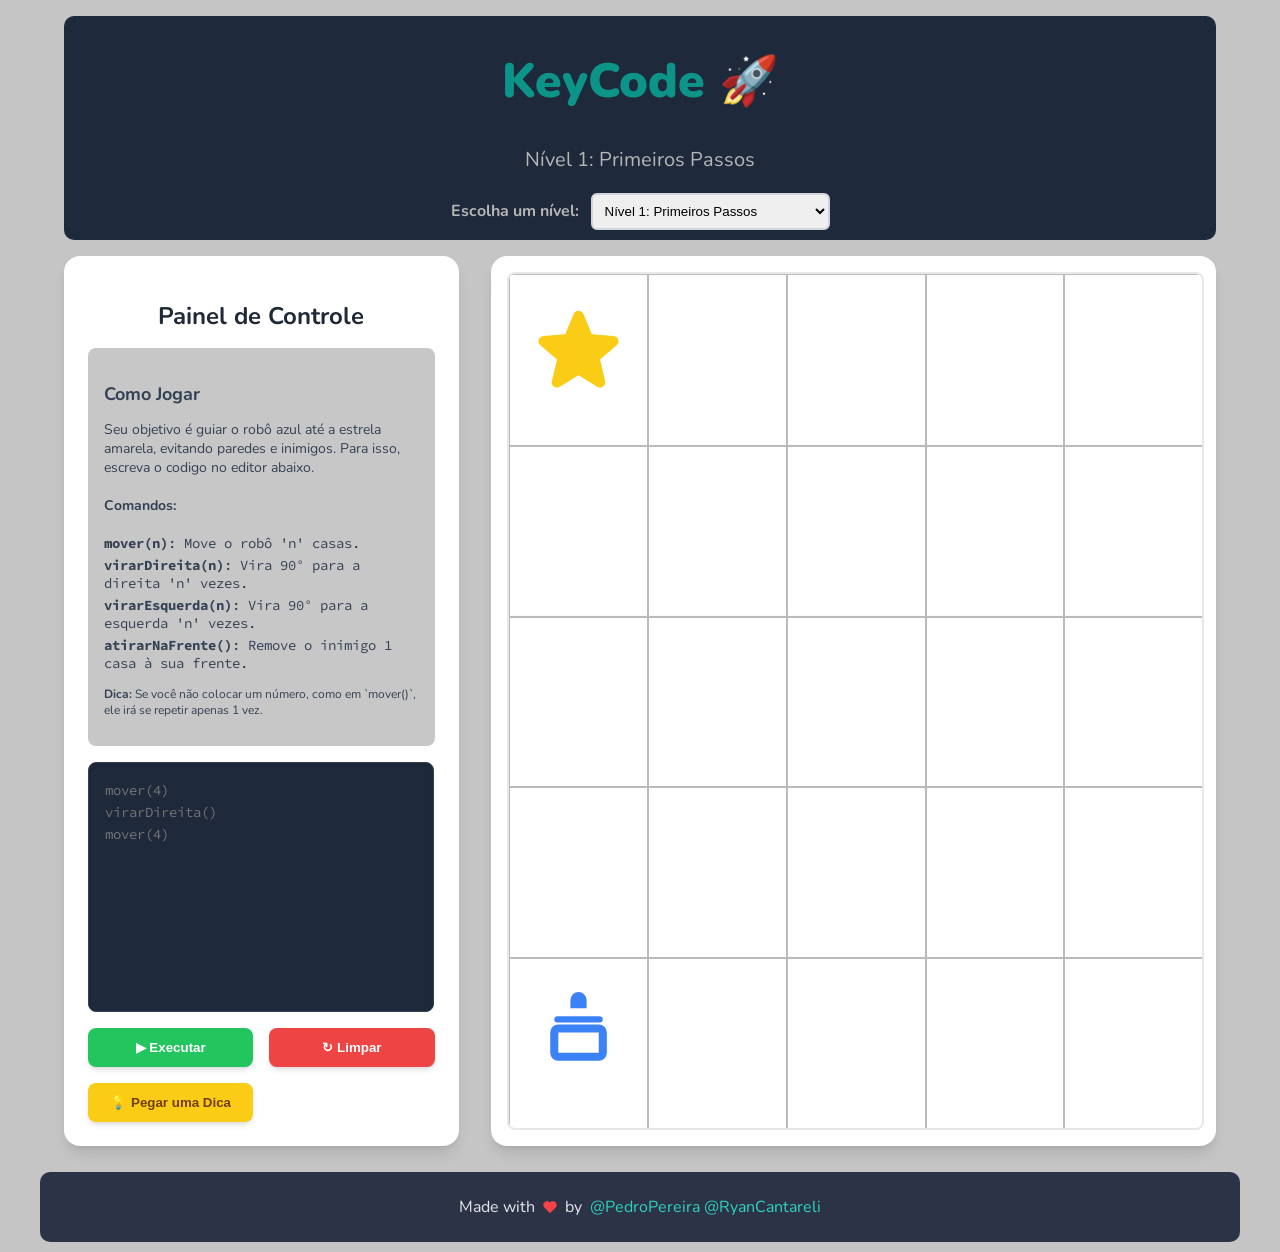
==== index.html @ b0161f89 "feat: commit inicial do projeto KeyCode" ====
<!DOCTYPE html>
<html lang="pt-BR">
<head>
    <meta charset="UTF-8">
    <meta name="viewport" content="width=device-width, initial-scale=1.0">
    <title>KeyCode</title>
    
    <!-- Link para o nosso arquivo de estilos CSS externo -->
    <link rel="stylesheet" href="css/style.css">
</head>
<body>

    <!-- Container principal que centraliza o conteúdo do jogo -->
    <div class="main-container">
        <!-- Cabeçalho da página -->
        <header>
            <h1>KeyCode 🚀</h1>
            <p id="level-title"></p>
             <!-- Seletor de Nível -->
            <div class="level-selector-container">
                <label for="level-selector">Escolha um nível:</label>
                <select id="level-selector">
                    <!-- As opções de nível serão adicionadas pelo JavaScript -->
                </select>
            </div>
        </header>

        <!-- Layout do jogo com as duas colunas principais -->
        <div class="game-layout">

            <!-- Coluna da esquerda: Painel de Controle e Código -->
            <aside class="control-panel">
                <h2>Painel de Controle</h2>
                
                <!-- Painel de Instruções com os comandos do jogo -->
                <div class="instructions-panel">
                    <h3>Como Jogar</h3>
                    <p>Seu objetivo é guiar o robô azul até a estrela amarela, evitando paredes e inimigos. Para isso, escreva o codigo no editor abaixo.</p>
                    <h4>Comandos:</h4>
                    <ul>
                        <li><span>mover(n)</span>: Move o robô 'n' casas.</li>
                        <li><span>virarDireita(n)</span>: Vira 90° para a direita 'n' vezes.</li>
                        <li><span>virarEsquerda(n)</span>: Vira 90° para a esquerda 'n' vezes.</li>
                        <li><span>atirarNaFrente()</span>: Remove o inimigo 1 casa à sua frente.</li>
                    </ul>
                     <p class="tip"><strong>Dica:</strong> Se você não colocar um número, como em `mover()`, ele irá se repetir apenas 1 vez.</p>
                </div>

                <!-- Área de texto onde o jogador escreve o código -->
                <textarea id="code-editor" rows="8" placeholder="mover(4)&#10;virarDireita()&#10;mover(4)"></textarea>
                
                <!-- Botões de ação -->
                <div class="button-grid">
                    <button id="run-button" class="btn btn-green">▶ Executar</button>
                    <button id="reset-button" class="btn btn-red">↻ Limpar</button>
                    <button id="hint-button" class="btn btn-yellow btn-full">💡 Pegar uma Dica</button>
                </div>
            </aside>

            <!-- Coluna da direita: Área do Jogo -->
            <main class="game-area">
                <!-- O grid do jogo será gerado e inserido aqui pelo JavaScript -->
                <div id="grid-container"></div>
            </main>
        </div>
    </div>

    <!-- Rodapé da página -->
    <footer class="footer">
        Made with
        <svg xmlns="http://www.w3.org/2000/svg" width="14" height="14" viewBox="0 0 24 24" fill="#f64348" stroke="#f64348" stroke-width="2" stroke-linecap="round" stroke-linejoin="round">
            <path d="M20.84 4.61a5.5 5.5 0 0 0-7.78 0L12 5.67l-1.06-1.06a5.5 5.5 0 0 0-7.78 7.78l1.06 1.06L12 21.23l7.78-7.78 1.06-1.06a5.5 5.5 0 0 0 0-7.78z"></path>
        </svg>
        by
        <a href="https://github.com/PedroPereiraAst" target="_blank">@PedroPereira @RyanCantareli</a>
    </footer>

    <!-- Modais (Pop-ups) para mensagens e dicas. -->
    <div id="message-box" class="modal">
        <h2 id="message-title"></h2>
        <p id="message-text"></p>
        <button id="next-level-button" class="btn btn-teal">Próximo Nível</button>
        <button id="try-again-button" class="btn btn-amber">Tentar Novamente</button>
    </div>

    <div id="hint-box" class="modal">
        <h2 class="modal-title-hint">💡 Dica</h2>
        <p id="hint-text"></p>
        <button id="close-hint-button" class="btn btn-gray">Entendi!</button>
    </div>

    <!-- Link para o nosso arquivo JavaScript -->
    <script type="module" src="js/main.js"></script>
</body>
</html>
---- css/style.css ----
/* --- RESET BÁSICO E FONTES --- */
/* Importa as fontes customizadas do Google Fonts */
@import url('https://fonts.googleapis.com/css2?family=Nunito:wght@400;700;900&family=Source+Code+Pro:wght@400;700&display=swap');

/* Define a fonte padrão para todo o corpo da página */
body {
    font-family: 'Nunito', sans-serif;
    background-color: #c5c5c5; /* bg-gray-50 */
    color: #1f2937; /* text-gray-800 */
    display: flex;
    flex-direction: column;
    align-items: center;
    min-height: 100vh; /* Garante que o body ocupe a altura total da tela */
    margin: 0;
}

/* --- LAYOUT PRINCIPAL --- */
.main-container {
    width: 100%;
    max-width: 1152px; /* max-w-6xl */
    margin-left: auto;
    margin-right: auto;
    padding: 1rem; /* p-4 */
    flex-grow: 1; /* Faz o container crescer para empurrar o rodapé para baixo */
}

header {
    padding-top: 0.1px;
    text-align: center;
    background-color: #1e293b;
    padding-bottom: 10px;
    border-radius: 10px;
    margin-bottom: 1rem; /* mb-4 */
}

.game-layout {
    display: flex;
    flex-direction: column;
    gap: 2rem; /* gap-8 */
}

/* Media query para telas maiores (desktops) */
@media (min-width: 1024px) {
    .game-layout {
        flex-direction: row;
    }
    .control-panel {
        width: 33.333333%;
    }
    .game-area {
        width: 66.666667%;
    }
}

/* --- CABEÇALHO E TÍTULOS --- */
header h1 {
    font-size: 2.25rem; /* text-4xl */
    font-weight: 900; /* font-black */
    color: #0d9488; /* text-teal-600 */
}

@media (min-width: 768px) {
    header h1 {
        font-size: 3rem; /* md:text-5xl */
    }
}

header p {
    font-size: 1.25rem; /* text-xl */
    color: #b6b6b6; /* text-gray-600 */
    margin-top: 0.5rem; /* mt-2 */
}

.level-selector-container {
    margin-top: 1rem; /* mt-4 */
}

.level-selector-container label {
    margin-right: 0.5rem; /* mr-2 */
    font-weight: 700; /* font-bold */
    color: #b6b6b6; /* text-gray-700 */
}

#level-selector {
    padding: 0.5rem; /* p-2 */
    border-radius: 0.375rem; /* rounded-md */
    border: 2px solid #d1d5db; /* border-2 border-gray-300 */
}

#level-selector:focus {
    border-color: #14b8a6; /* focus:border-teal-500 */
    outline: 2px solid transparent;
    outline-offset: 2px;
}

/* --- PAINEL DE CONTROLE (ESQUERDA) --- */
.control-panel {
    background-color: #ffffff;
    padding: 1.5rem; /* p-6 */
    border-radius: 1rem; /* rounded-2xl */
    box-shadow: 0 10px 15px -3px rgb(0 0 0 / 0.1), 0 4px 6px -4px rgb(0 0 0 / 0.1); /* shadow-lg */
    display: flex;
    flex-direction: column;
}

.control-panel h2 {
    font-size: 1.5rem; /* text-2xl */
    font-weight: 700; /* font-bold */
    margin-bottom: 1rem; /* mb-4 */
    text-align: center;
}

.instructions-panel {
    background-color: #c7c7c7; /* bg-slate-100 */
    padding: 1rem; /* p-4 */
    border-radius: 0.5rem; /* rounded-lg */
    margin-bottom: 1rem; /* mb-4 */
    font-size: 0.875rem; /* text-sm */
    color: #334155; /* text-slate-700 */
}

.instructions-panel h3 {
    font-weight: 700;
    font-size: 1.125rem; /* text-lg */
    margin-bottom: 0.5rem; /* mb-2 */
}

.instructions-panel h4 {
    font-weight: 700;
}

.instructions-panel ul {
    list-style: none;
    padding: 0;
    margin-top: 0.25rem; /* mt-1 */
}

.instructions-panel li {
    font-family: 'Source Code Pro', monospace;
    margin-bottom: 0.25rem;
}

.instructions-panel li span {
    font-weight: 700;
}

.instructions-panel .tip {
    margin-top: 0.5rem; /* mt-2 */
    font-size: 0.75rem; /* text-xs */
}

#code-editor {
    resize: none;
    width: 90%;
    flex-grow: 1;
    border-radius: 0.5rem; /* rounded-lg */
    padding: 1rem; /* p-4 */
    font-size: 0.875rem; /* text-sm */
    box-shadow: inset 0 2px 4px 0 rgb(0 0 0 / 0.05); /* shadow-inner */
    font-family: 'Source Code Pro', monospace;
    background-color: #1e293b;
    color: #e2e8f0;
    border: 1px solid #334155;
    line-height: 1.6;
}

#code-editor:focus {
    outline: 2px solid #38bdf8;
}

/* --- BOTÕES --- */
.button-grid {
    display: grid;
    grid-template-columns: repeat(2, minmax(0, 1fr));
    gap: 1rem; /* gap-4 */
    margin-top: 1rem; /* mt-4 */
}

.btn {
    font-weight: 700; /* font-bold */
    padding: 0.75rem 1rem; /* py-3 px-4 */
    border-radius: 0.5rem; /* rounded-lg */
    border: none;
    cursor: pointer;
    box-shadow: 0 4px 6px -1px rgb(0 0 0 / 0.1), 0 2px 4px -2px rgb(0 0 0 / 0.1); /* shadow-md */
    transition: transform 0.2s;
}

.btn:hover {
    transform: scale(1.05);
}

.btn-green { background-color: #22c55e; color: white; }
.btn-green:hover { background-color: #16a34a; }

.btn-red { background-color: #ef4444; color: white; }
.btn-red:hover { background-color: #dc2626; }

.btn-yellow { background-color: #facc15; color: #713f12; }
.btn-yellow:hover { background-color: #eab308; }

.btn-teal { background-color: #14b8a6; color: white; }
.btn-teal:hover { background-color: #0d9488; }

.btn-amber { background-color: #f59e0b; color: white; }
.btn-amber:hover { background-color: #d97706; }

.btn-gray { background-color: #6b7280; color: white; }
.btn-gray:hover { background-color: #4b5563; }

.btn-full {
    grid-column: span 1 / span 1;
}

/* --- ÁREA DO JOGO (DIREITA) --- */
.game-area {
    background-color: #ffffff;
    padding: 1rem; /* p-4 */
    border-radius: 1rem; /* rounded-2xl */
    box-shadow: 0 10px 15px -3px rgb(0 0 0 / 0.1), 0 4px 6px -4px rgb(0 0 0 / 0.1); /* shadow-lg */
    aspect-ratio: 13/16; /* Mantém a área do jogo quadrada */
}

#grid-container {
    display: grid;
    width: 100%;
    height: 100%;
    border: 2px solid #e5e7eb;
    border-radius: 0.5rem; /* rounded-lg */
    overflow: hidden;
    background-image:
        linear-gradient(to right, #f3f4f6 1px, transparent 1px),
        linear-gradient(to bottom, #f3f4f6 1px, transparent 1px);
    background-size: 20% 20%; /* 100% / 5 = 20% */
}

.grid-cell {
    border: 1px solid #bababa; /* border-gray-200 */
    width: 100%;
    height: 100%;
    display: flex;
    align-items: center;
    justify-content: center;
}

/* --- ELEMENTOS DO JOGO --- */
/* A cor dos SVGs é controlada pela propriedade 'color' porque o SVG no JS usa 'fill="currentColor"' */
.robot {
    color: #3b82f6; /* Cor azul para o robô */
}

.goal {
    color: #facc15; /* Cor amarela para a estrela (objetivo) */
}

.wall {
    color: #475569; /* Cor cinza para a parede */
}

.enemy {
    color: #ef4444; /* Cor vermelha para o inimigo */
}

#robot, #goal, .wall, .enemy {
    width: 70%;
    height: 70%;
    transition: all 0.4s ease-in-out, opacity 0.3s;
}

/* --- MODAIS (POP-UPS) --- */
.modal {
    position: fixed;
    top: 50%;
    left: 50%;
    transform: translate(-50%, -50%) scale(0.9);
    width: 91.666667%; /* w-11/12 */
    max-width: 28rem; /* max-w-md */
    background-color: white;
    padding: 2rem; /* p-8 */
    border-radius: 1rem; /* rounded-2xl */
    box-shadow: 0 25px 50px -12px rgb(0 0 0 / 0.25); /* shadow-2xl */
    text-align: center;
    opacity: 0;
    pointer-events: none;
    z-index: 20;
    transition: opacity 0.3s, transform 0.3s;
}

.modal.visible {
    opacity: 1;
    transform: translate(-50%, -50%) scale(1);
    pointer-events: auto;
}

.modal h2 {
    font-size: 2.25rem; /* text-4xl */
    font-weight: 900; /* font-black */
    margin-bottom: 0.5rem; /* mb-2 */
}

.modal .modal-title-hint {
    color: #f59e0b; /* text-yellow-500 */
}

.modal p {
    font-size: 1.125rem; /* text-lg */
    color: #4b5563; /* text-gray-600 */
    margin-bottom: 1.5rem; /* mb-6 */
}

.modal button {
    margin: 0.25rem;
}

/* --- RODAPÉ --- */
.footer {
    width: 90%;
    border-radius: 10px;
    background-color: #2d3347;
    color: #e5e7eb;
    padding: 1.5rem;
    margin-top: 10px;
    margin-bottom: 10px;
    display: flex;
    align-items: center;
    justify-content: center;
    gap: 0.5rem;
}

.footer a {
    color: #2dd4bf;
    text-decoration: none;
}

.footer a:hover {
    text-decoration: underline;
}
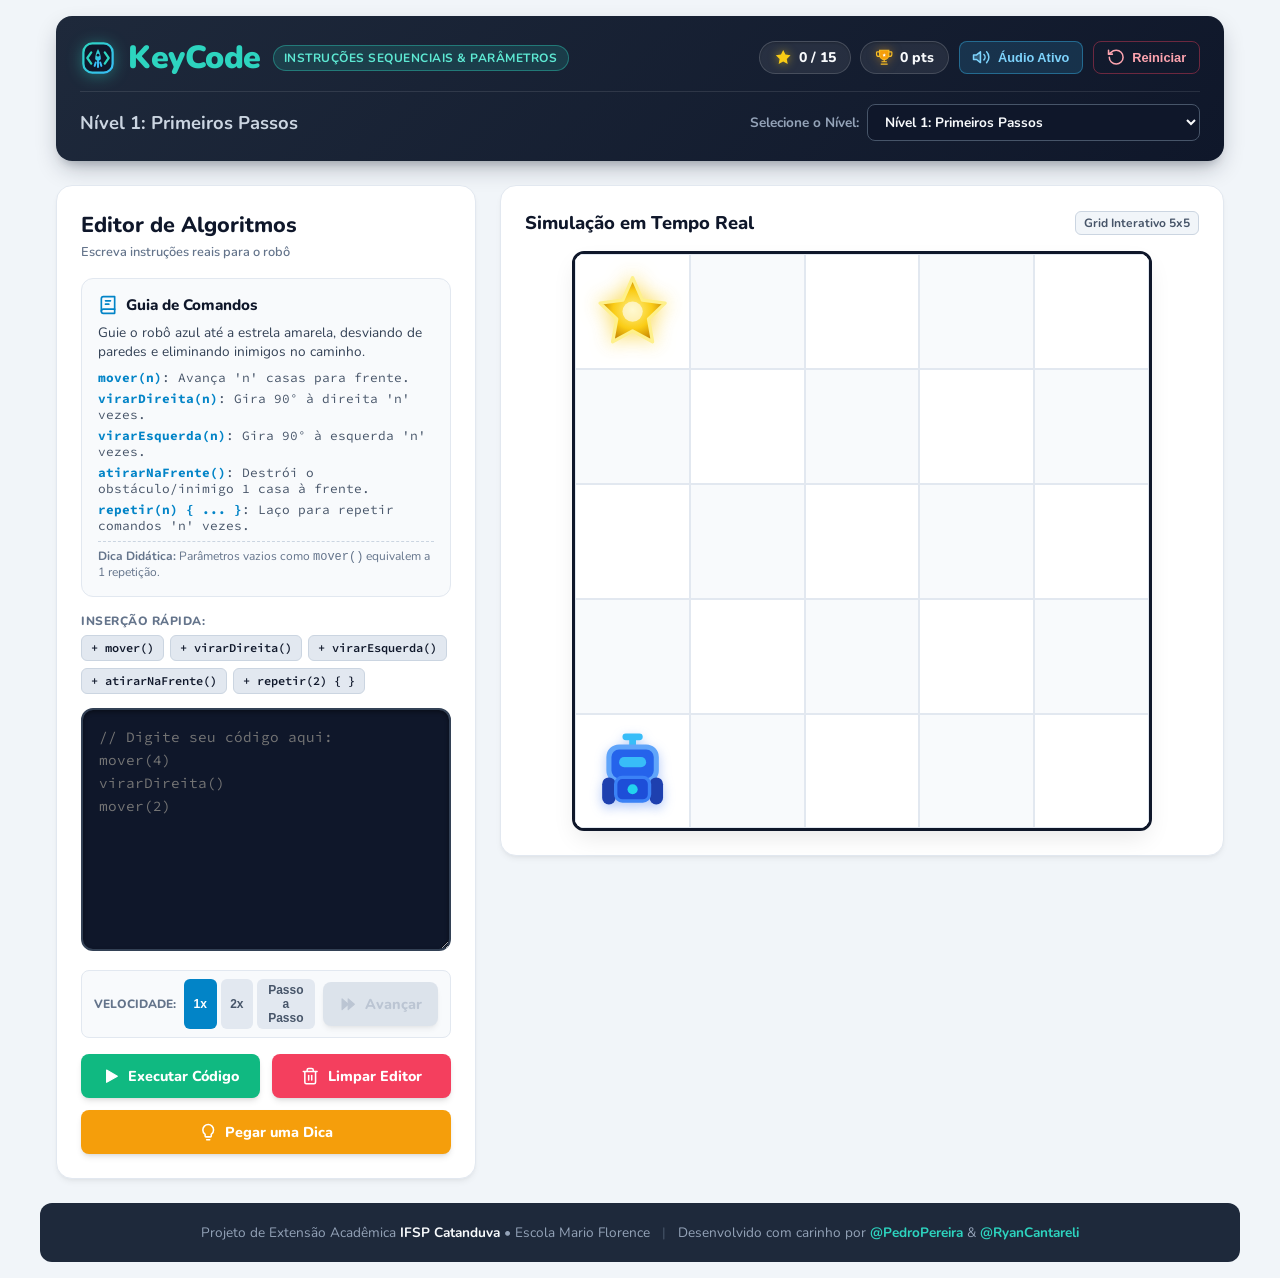
==== commit 2cd237cf: "feat: implementa sistema de audio, icones customizados, persistencia local e melhorias na UI e engin" ====
--- a/index.html
+++ b/index.html
@@ -3,62 +3,210 @@
 <head>
     <meta charset="UTF-8">
     <meta name="viewport" content="width=device-width, initial-scale=1.0">
-    <title>KeyCode</title>
+    <title>KeyCode | Plataforma Educacional de Programação</title>
     
-    <!-- Link para o nosso arquivo de estilos CSS externo -->
+    <!-- Link para folha de estilos CSS -->
     <link rel="stylesheet" href="css/style.css">
 </head>
 <body>
 
     <!-- Container principal que centraliza o conteúdo do jogo -->
     <div class="main-container">
-        <!-- Cabeçalho da página -->
-        <header>
-            <h1>KeyCode 🚀</h1>
-            <p id="level-title"></p>
-             <!-- Seletor de Nível -->
-            <div class="level-selector-container">
-                <label for="level-selector">Escolha um nível:</label>
-                <select id="level-selector">
-                    <!-- As opções de nível serão adicionadas pelo JavaScript -->
-                </select>
+        
+        <!-- Cabeçalho da página & HUD Gamer Gamificado -->
+        <header class="app-header">
+            <div class="header-top-row">
+                <div class="brand">
+                    <div class="brand-logo" title="KeyCode">
+                        <svg class="kc-icon kc-logo" viewBox="0 0 32 32" fill="none" xmlns="http://www.w3.org/2000/svg">
+                            <defs>
+                                <linearGradient id="kcGrad" x1="0%" y1="0%" x2="100%" y2="100%">
+                                    <stop offset="0%" stop-color="#2dd4bf" />
+                                    <stop offset="100%" stop-color="#38bdf8" />
+                                </linearGradient>
+                            </defs>
+                            <rect x="3" y="3" width="26" height="26" rx="8" fill="#0f172a" stroke="url(#kcGrad)" stroke-width="2"/>
+                            <path d="M10 11L6.5 16L10 21" stroke="#2dd4bf" stroke-width="2" stroke-linecap="round" stroke-linejoin="round"/>
+                            <path d="M22 11L25.5 16L22 21" stroke="#2dd4bf" stroke-width="2" stroke-linecap="round" stroke-linejoin="round"/>
+                            <path d="M16 8C14.5 10.5 13.5 13.5 13.5 17L16 19L18.5 17C18.5 13.5 17.5 10.5 16 8Z" fill="url(#kcGrad)"/>
+                            <circle cx="16" cy="13.5" r="1.25" fill="#0f172a"/>
+                            <path d="M14 20L13 23M18 20L19 23M16 19V24" stroke="#38bdf8" stroke-width="1.75" stroke-linecap="round"/>
+                        </svg>
+                    </div>
+                    <h1>KeyCode</h1>
+                    <span id="level-concept" class="concept-badge">Instruções Sequenciais</span>
+                </div>
+
+                <!-- HUD Gamer: Estrelas, Placar, Som e Reiniciar -->
+                <div class="hud-panel">
+                    <div class="hud-pill" title="Total de estrelas conquistadas em todos os níveis">
+                        <span class="hud-pill-icon kc-star-gold">
+                            <svg class="kc-icon kc-star" viewBox="0 0 24 24" fill="currentColor" xmlns="http://www.w3.org/2000/svg">
+                                <path d="M12 2.5L14.9 8.6L21.6 9.5L16.7 14.2L17.9 20.9L12 17.7L6.1 20.9L7.3 14.2L2.4 9.5L9.1 8.6L12 2.5Z"/>
+                            </svg>
+                        </span>
+                        <span id="total-stars-display">0 / 15</span>
+                    </div>
+                    <div class="hud-pill" title="Pontuação acumulada">
+                        <span class="hud-pill-icon kc-trophy-gold">
+                            <svg class="kc-icon kc-trophy" viewBox="0 0 24 24" fill="none" xmlns="http://www.w3.org/2000/svg">
+                                <path d="M6 3H18V9C18 12.3137 15.3137 15 12 15C8.68629 15 6 12.3137 6 9V3Z" fill="#f59e0b" stroke="#fbbf24" stroke-width="1.5"/>
+                                <path d="M6 5H3C2.44772 5 2 5.44772 2 6V8C2 9.65685 3.34315 11 5 11H6.3" stroke="#fbbf24" stroke-width="1.5" stroke-linecap="round"/>
+                                <path d="M18 5H21C21.5523 5 22 5.44772 22 6V8C22 9.65685 20.6569 11 19 11H17.7" stroke="#fbbf24" stroke-width="1.5" stroke-linecap="round"/>
+                                <path d="M12 15V18M8 21H16M9 18H15" stroke="#fbbf24" stroke-width="1.5" stroke-linecap="round"/>
+                                <path d="M12 7L12.7 8.5L14.3 8.7L13.1 9.8L13.4 11.4L12 10.6L10.6 11.4L10.9 9.8L9.7 8.7L11.3 8.5L12 7Z" fill="#ffffff"/>
+                            </svg>
+                        </span>
+                        <span id="total-score-display">0 pts</span>
+                    </div>
+                    <button id="sound-toggle-btn" class="hud-btn" type="button" title="Ativar ou desativar efeitos sonoros">
+                        <span class="btn-icon">
+                            <svg class="kc-icon kc-sound-on" viewBox="0 0 24 24" fill="none" stroke="currentColor" stroke-width="2" stroke-linecap="round" stroke-linejoin="round" xmlns="http://www.w3.org/2000/svg">
+                                <polygon points="11 5 6 9 2 9 2 15 6 15 11 19 11 5" fill="currentColor" fill-opacity="0.25"/>
+                                <path d="M15.54 8.46a5 5 0 0 1 0 7.07"/>
+                                <path d="M19.07 4.93a10 10 0 0 1 0 14.14"/>
+                            </svg>
+                        </span>
+                        <span>Áudio Ativo</span>
+                    </button>
+                    <button id="reset-progress-btn" class="hud-btn hud-btn-outline" type="button" title="Reiniciar histórico e dados salvos">
+                        <span class="btn-icon">
+                            <svg class="kc-icon kc-reset" viewBox="0 0 24 24" fill="none" stroke="currentColor" stroke-width="2" stroke-linecap="round" stroke-linejoin="round" xmlns="http://www.w3.org/2000/svg">
+                                <path d="M3 12a9 9 0 1 0 9-9 9.75 9.75 0 0 0-6.74 2.74L2 8"/>
+                                <polyline points="2 3 2 8 7 8"/>
+                            </svg>
+                        </span>
+                        <span>Reiniciar</span>
+                    </button>
+                </div>
+            </div>
+
+            <div class="header-sub-row">
+                <p id="level-title">Nível 1: Primeiros Passos</p>
+                
+                <!-- Seletor de Nível com status de bloqueio -->
+                <div class="level-selector-container">
+                    <label for="level-selector">Selecione o Nível:</label>
+                    <select id="level-selector">
+                        <!-- Gerado dinamicamente pelo JavaScript com status de conclusão -->
+                    </select>
+                </div>
             </div>
         </header>
 
         <!-- Layout do jogo com as duas colunas principais -->
         <div class="game-layout">
 
-            <!-- Coluna da esquerda: Painel de Controle e Código -->
+            <!-- Coluna da esquerda: Painel de Controle e Editor de Código -->
             <aside class="control-panel">
-                <h2>Painel de Controle</h2>
+                <div class="panel-header">
+                    <h2>Editor de Algoritmos</h2>
+                    <span class="editor-subtitle">Escreva instruções reais para o robô</span>
+                </div>
                 
                 <!-- Painel de Instruções com os comandos do jogo -->
                 <div class="instructions-panel">
-                    <h3>Como Jogar</h3>
-                    <p>Seu objetivo é guiar o robô azul até a estrela amarela, evitando paredes e inimigos. Para isso, escreva o codigo no editor abaixo.</p>
-                    <h4>Comandos:</h4>
+                    <div class="instructions-header">
+                        <span class="panel-icon">
+                            <svg class="kc-icon kc-book" viewBox="0 0 24 24" fill="none" stroke="currentColor" stroke-width="2" stroke-linecap="round" stroke-linejoin="round" xmlns="http://www.w3.org/2000/svg">
+                                <path d="M4 19.5A2.5 2.5 0 0 1 6.5 17H20"/>
+                                <path d="M6.5 2H20v20H6.5A2.5 2.5 0 0 1 4 19.5v-15A2.5 2.5 0 0 1 6.5 2z"/>
+                                <path d="M9 7h6M9 11h4"/>
+                            </svg>
+                        </span>
+                        <h3>Guia de Comandos</h3>
+                    </div>
+                    <p>Guie o robô azul até a estrela amarela, desviando de paredes e eliminando inimigos no caminho.</p>
                     <ul>
-                        <li><span>mover(n)</span>: Move o robô 'n' casas.</li>
-                        <li><span>virarDireita(n)</span>: Vira 90° para a direita 'n' vezes.</li>
-                        <li><span>virarEsquerda(n)</span>: Vira 90° para a esquerda 'n' vezes.</li>
-                        <li><span>atirarNaFrente()</span>: Remove o inimigo 1 casa à sua frente.</li>
+                        <li><span>mover(n)</span>: Avança 'n' casas para frente.</li>
+                        <li><span>virarDireita(n)</span>: Gira 90° à direita 'n' vezes.</li>
+                        <li><span>virarEsquerda(n)</span>: Gira 90° à esquerda 'n' vezes.</li>
+                        <li><span>atirarNaFrente()</span>: Destrói o obstáculo/inimigo 1 casa à frente.</li>
+                        <li><span>repetir(n) { ... }</span>: Laço para repetir comandos 'n' vezes.</li>
                     </ul>
-                     <p class="tip"><strong>Dica:</strong> Se você não colocar um número, como em `mover()`, ele irá se repetir apenas 1 vez.</p>
-                </div>
-
-                <!-- Área de texto onde o jogador escreve o código -->
-                <textarea id="code-editor" rows="8" placeholder="mover(4)&#10;virarDireita()&#10;mover(4)"></textarea>
+                    <p class="tip"><strong>Dica Didática:</strong> Parâmetros vazios como <code>mover()</code> equivalem a 1 repetição.</p>
+                </div>
+
+                <!-- Chips de Inserção Rápida (Apoio Pedagógico para digitação) -->
+                <div class="quick-chips-wrapper">
+                    <span class="quick-chips-title">Inserção Rápida:</span>
+                    <div class="quick-chips-list">
+                        <button type="button" class="quick-chip" data-insert="mover(1)">+ mover()</button>
+                        <button type="button" class="quick-chip" data-insert="virarDireita()">+ virarDireita()</button>
+                        <button type="button" class="quick-chip" data-insert="virarEsquerda()">+ virarEsquerda()</button>
+                        <button type="button" class="quick-chip" data-insert="atirarNaFrente()">+ atirarNaFrente()</button>
+                        <button type="button" class="quick-chip" data-insert="repetir(2) {\n  mover(1)\n}">+ repetir(2) { }</button>
+                    </div>
+                </div>
+
+                <!-- Banner de Erro de Sintaxe Amigável -->
+                <div id="syntax-error-banner" class="syntax-banner hidden"></div>
+
+                <!-- Status de Linha em Execução em Tempo Real -->
+                <div id="execution-status" class="execution-status hidden"></div>
+
+                <!-- Área de texto onde o aluno escreve o código -->
+                <div class="editor-container">
+                    <textarea id="code-editor" rows="9" spellcheck="false" placeholder="// Digite seu código aqui:&#10;mover(4)&#10;virarDireita()&#10;mover(2)"></textarea>
+                </div>
+
+                <!-- Barra de Controle de Velocidade e Passo a Passo -->
+                <div class="speed-control-bar">
+                    <span class="speed-label">Velocidade:</span>
+                    <div class="speed-buttons-group">
+                        <button type="button" class="speed-btn active" data-speed="normal" title="Velocidade normal">1x</button>
+                        <button type="button" class="speed-btn" data-speed="fast" title="Execução acelerada">2x</button>
+                        <button type="button" class="speed-btn" data-speed="step" title="Avançar comando por comando manualmente">Passo a Passo</button>
+                    </div>
+                    <button type="button" id="step-button" class="btn btn-step" disabled title="Executar o próximo comando no modo Passo a Passo">
+                        <span class="btn-icon">
+                            <svg class="kc-icon kc-step" viewBox="0 0 24 24" fill="currentColor" stroke="currentColor" stroke-width="1.5" stroke-linecap="round" stroke-linejoin="round" xmlns="http://www.w3.org/2000/svg">
+                                <polygon points="4 5 12 12 4 19 4 5"/>
+                                <polygon points="12 5 20 12 12 19 12 5"/>
+                            </svg>
+                        </span>
+                        <span>Avançar</span>
+                    </button>
+                </div>
                 
-                <!-- Botões de ação -->
+                <!-- Botões de ação principais -->
                 <div class="button-grid">
-                    <button id="run-button" class="btn btn-green">▶ Executar</button>
-                    <button id="reset-button" class="btn btn-red">↻ Limpar</button>
-                    <button id="hint-button" class="btn btn-yellow btn-full">💡 Pegar uma Dica</button>
+                    <button id="run-button" class="btn btn-green">
+                        <span class="btn-icon">
+                            <svg class="kc-icon kc-play" viewBox="0 0 24 24" fill="currentColor" stroke="currentColor" stroke-width="1.5" stroke-linecap="round" stroke-linejoin="round" xmlns="http://www.w3.org/2000/svg">
+                                <polygon points="6 4 20 12 6 20 6 4"/>
+                            </svg>
+                        </span>
+                        <span>Executar Código</span>
+                    </button>
+                    <button id="reset-button" class="btn btn-red">
+                        <span class="btn-icon">
+                            <svg class="kc-icon kc-clear" viewBox="0 0 24 24" fill="none" stroke="currentColor" stroke-width="2" stroke-linecap="round" stroke-linejoin="round" xmlns="http://www.w3.org/2000/svg">
+                                <path d="M3 6h18M19 6v14a2 2 0 0 1-2 2H7a2 2 0 0 1-2-2V6M8 6V4a2 2 0 0 1 2-2h4a2 2 0 0 1 2 2v2"/>
+                                <line x1="10" y1="11" x2="10" y2="17"/>
+                                <line x1="14" y1="11" x2="14" y2="17"/>
+                            </svg>
+                        </span>
+                        <span>Limpar Editor</span>
+                    </button>
+                    <button id="hint-button" class="btn btn-yellow btn-full">
+                        <span class="btn-icon">
+                            <svg class="kc-icon kc-hint" viewBox="0 0 24 24" fill="none" stroke="currentColor" stroke-width="2" stroke-linecap="round" stroke-linejoin="round" xmlns="http://www.w3.org/2000/svg">
+                                <path d="M9 18h6M10 22h4"/>
+                                <path d="M12 2a7 7 0 0 0-7 7c0 2.38 1.19 4.47 3 5.74V17a1 1 0 0 0 1 1h6a1 1 0 0 0 1-1v-2.26c1.81-1.27 3-3.36 3-5.74a7 7 0 0 0-7-7z"/>
+                            </svg>
+                        </span>
+                        <span>Pegar uma Dica</span>
+                    </button>
                 </div>
             </aside>
 
-            <!-- Coluna da direita: Área do Jogo -->
+            <!-- Coluna da direita: Área do Jogo e Grid 2D -->
             <main class="game-area">
+                <div class="game-area-header">
+                    <h3>Simulação em Tempo Real</h3>
+                    <span class="grid-badge">Grid Interativo 5x5</span>
+                </div>
                 <!-- O grid do jogo será gerado e inserido aqui pelo JavaScript -->
                 <div id="grid-container"></div>
             </main>
@@ -67,29 +215,39 @@
 
     <!-- Rodapé da página -->
     <footer class="footer">
-        Made with
-        <svg xmlns="http://www.w3.org/2000/svg" width="14" height="14" viewBox="0 0 24 24" fill="#f64348" stroke="#f64348" stroke-width="2" stroke-linecap="round" stroke-linejoin="round">
-            <path d="M20.84 4.61a5.5 5.5 0 0 0-7.78 0L12 5.67l-1.06-1.06a5.5 5.5 0 0 0-7.78 7.78l1.06 1.06L12 21.23l7.78-7.78 1.06-1.06a5.5 5.5 0 0 0 0-7.78z"></path>
-        </svg>
-        by
-        <a href="https://github.com/PedroPereiraAst" target="_blank">@PedroPereira @RyanCantareli</a>
+        <span>Projeto de Extensão Acadêmica <strong>IFSP Catanduva</strong> &bull; Escola Mario Florence</span>
+        <span class="footer-divider">|</span>
+        <span>Desenvolvido com carinho por <a href="https://github.com/PedroPereiraAst" target="_blank">@PedroPereira</a> &amp; <a href="https://github.com/RyanCantareli" target="_blank">@RyanCantareli</a></span>
     </footer>
 
-    <!-- Modais (Pop-ups) para mensagens e dicas. -->
+    <!-- Modal Gamificado (Vitória com Estrelas, Erro ou Colisão) -->
     <div id="message-box" class="modal">
-        <h2 id="message-title"></h2>
+        <div id="message-title" class="modal-title"></div>
+        <div id="modal-stars-container"></div>
+        <div id="modal-score-breakdown"></div>
         <p id="message-text"></p>
-        <button id="next-level-button" class="btn btn-teal">Próximo Nível</button>
-        <button id="try-again-button" class="btn btn-amber">Tentar Novamente</button>
+        <div class="modal-buttons">
+            <button id="next-level-button" class="btn btn-teal">Próximo Nível</button>
+            <button id="try-again-button" class="btn btn-amber">Tentar Novamente</button>
+        </div>
     </div>
 
+    <!-- Modal de Dicas -->
     <div id="hint-box" class="modal">
-        <h2 class="modal-title-hint">💡 Dica</h2>
+        <h2 class="modal-title-hint">
+            <span class="modal-hint-icon">
+                <svg class="kc-icon kc-hint" viewBox="0 0 24 24" fill="none" stroke="currentColor" stroke-width="2" stroke-linecap="round" stroke-linejoin="round" xmlns="http://www.w3.org/2000/svg">
+                    <path d="M9 18h6M10 22h4"/>
+                    <path d="M12 2a7 7 0 0 0-7 7c0 2.38 1.19 4.47 3 5.74V17a1 1 0 0 0 1 1h6a1 1 0 0 0 1-1v-2.26c1.81-1.27 3-3.36 3-5.74a7 7 0 0 0-7-7z"/>
+                </svg>
+            </span>
+            <span>Dica Pedagógica</span>
+        </h2>
         <p id="hint-text"></p>
-        <button id="close-hint-button" class="btn btn-gray">Entendi!</button>
+        <button id="close-hint-button" class="btn btn-gray">Entendi, vamos lá!</button>
     </div>
 
-    <!-- Link para o nosso arquivo JavaScript -->
+    <!-- Script Principal como Módulo ES6 -->
     <script type="module" src="js/main.js"></script>
 </body>
-</html>+</html>
--- a/css/style.css
+++ b/css/style.css
@@ -1,289 +1,774 @@
-/* --- RESET BÁSICO E FONTES --- */
-/* Importa as fontes customizadas do Google Fonts */
-@import url('https://fonts.googleapis.com/css2?family=Nunito:wght@400;700;900&family=Source+Code+Pro:wght@400;700&display=swap');
-
-/* Define a fonte padrão para todo o corpo da página */
+/* =============================================================================
+   KEYCODE - FOLHA DE ESTILOS CSS (EdTech Gamificada & Acessível)
+   Design System responsivo para desktop e mobile, modo visual focado no
+   aprendizado de algoritmos para o projeto de extensão IFSP / Escola Mario Florence.
+   ============================================================================= */
+
+@import url('https://fonts.googleapis.com/css2?family=Nunito:wght@400;600;700;800;900&family=Source+Code+Pro:wght@400;600;700&display=swap');
+
+/* --- RESET & FUNDAÇÃO --- */
+*, *::before, *::after {
+    box-sizing: border-box;
+    margin: 0;
+    padding: 0;
+}
+
 body {
-    font-family: 'Nunito', sans-serif;
-    background-color: #c5c5c5; /* bg-gray-50 */
-    color: #1f2937; /* text-gray-800 */
+    font-family: 'Nunito', -apple-system, BlinkMacSystemFont, "Segoe UI", Roboto, sans-serif;
+    background-color: #f1f5f9;
+    color: #1e293b;
     display: flex;
     flex-direction: column;
     align-items: center;
-    min-height: 100vh; /* Garante que o body ocupe a altura total da tela */
-    margin: 0;
-}
-
-/* --- LAYOUT PRINCIPAL --- */
+    min-height: 100vh;
+    padding: 1rem 0;
+}
+
 .main-container {
     width: 100%;
-    max-width: 1152px; /* max-w-6xl */
-    margin-left: auto;
-    margin-right: auto;
-    padding: 1rem; /* p-4 */
-    flex-grow: 1; /* Faz o container crescer para empurrar o rodapé para baixo */
-}
-
-header {
-    padding-top: 0.1px;
-    text-align: center;
-    background-color: #1e293b;
-    padding-bottom: 10px;
-    border-radius: 10px;
-    margin-bottom: 1rem; /* mb-4 */
-}
-
+    max-width: 1200px;
+    margin: 0 auto;
+    padding: 0 1rem;
+    flex-grow: 1;
+}
+
+/* --- CABEÇALHO & HUD GAMER --- */
+.app-header {
+    background: linear-gradient(135deg, #1e293b 0%, #0f172a 100%);
+    color: #ffffff;
+    border-radius: 1rem;
+    padding: 1.25rem 1.5rem;
+    margin-bottom: 1.5rem;
+    box-shadow: 0 10px 25px -5px rgba(15, 23, 42, 0.3), 0 8px 10px -6px rgba(15, 23, 42, 0.2);
+}
+
+.header-top-row {
+    display: flex;
+    flex-wrap: wrap;
+    justify-content: space-between;
+    align-items: center;
+    gap: 1rem;
+    padding-bottom: 0.75rem;
+    border-bottom: 1px solid rgba(255, 255, 255, 0.1);
+}
+
+.brand {
+    display: flex;
+    align-items: center;
+    gap: 0.75rem;
+    flex-wrap: wrap;
+}
+
+.brand-logo {
+    width: 2.25rem;
+    height: 2.25rem;
+    display: flex;
+    align-items: center;
+    justify-content: center;
+    flex-shrink: 0;
+}
+
+.brand-logo .kc-logo {
+    width: 100%;
+    height: 100%;
+    filter: drop-shadow(0 2px 8px rgba(45, 212, 191, 0.4));
+}
+
+.brand h1 {
+    font-size: 2rem;
+    font-weight: 900;
+    color: #2dd4bf;
+    letter-spacing: -0.5px;
+}
+
+.concept-badge {
+    background: rgba(45, 212, 191, 0.15);
+    color: #5eead4;
+    border: 1px solid rgba(45, 212, 191, 0.4);
+    font-size: 0.75rem;
+    font-weight: 700;
+    text-transform: uppercase;
+    letter-spacing: 0.5px;
+    padding: 0.25rem 0.65rem;
+    border-radius: 9999px;
+}
+
+.hud-panel {
+    display: flex;
+    align-items: center;
+    gap: 0.6rem;
+    flex-wrap: wrap;
+}
+
+.hud-pill {
+    background: rgba(255, 255, 255, 0.08);
+    border: 1px solid rgba(255, 255, 255, 0.15);
+    color: #f8fafc;
+    font-size: 0.875rem;
+    font-weight: 800;
+    padding: 0.4rem 0.85rem;
+    border-radius: 9999px;
+    display: flex;
+    align-items: center;
+    gap: 0.45rem;
+    box-shadow: inset 0 1px 2px rgba(0, 0, 0, 0.2);
+}
+
+.hud-pill-icon {
+    display: inline-flex;
+    align-items: center;
+    justify-content: center;
+    width: 1.15rem;
+    height: 1.15rem;
+    flex-shrink: 0;
+}
+
+.hud-pill-icon.kc-star-gold {
+    color: #facc15;
+    filter: drop-shadow(0 0 5px rgba(250, 204, 21, 0.6));
+}
+
+.hud-pill-icon.kc-trophy-gold {
+    color: #f59e0b;
+    filter: drop-shadow(0 0 5px rgba(245, 158, 11, 0.5));
+}
+
+.hud-btn {
+    background: rgba(56, 189, 248, 0.15);
+    border: 1px solid rgba(56, 189, 248, 0.4);
+    color: #7dd3fc;
+    font-size: 0.8rem;
+    font-weight: 700;
+    padding: 0.4rem 0.8rem;
+    border-radius: 0.5rem;
+    cursor: pointer;
+    transition: all 0.2s;
+    display: inline-flex;
+    align-items: center;
+    gap: 0.45rem;
+}
+
+.hud-btn:hover {
+    background: rgba(56, 189, 248, 0.3);
+    color: #ffffff;
+    transform: translateY(-1px);
+}
+
+.hud-btn.muted {
+    background: rgba(148, 163, 184, 0.15);
+    border-color: rgba(148, 163, 184, 0.3);
+    color: #94a3b8;
+}
+
+.hud-btn-outline {
+    background: transparent;
+    border-color: rgba(244, 63, 94, 0.4);
+    color: #fda4af;
+}
+
+.hud-btn-outline:hover {
+    background: rgba(244, 63, 94, 0.2);
+    color: #ffe4e6;
+}
+
+.header-sub-row {
+    display: flex;
+    flex-wrap: wrap;
+    justify-content: space-between;
+    align-items: center;
+    gap: 1rem;
+    margin-top: 0.75rem;
+}
+
+#level-title {
+    font-size: 1.15rem;
+    font-weight: 700;
+    color: #cbd5e1;
+}
+
+.level-selector-container {
+    display: flex;
+    align-items: center;
+    gap: 0.5rem;
+}
+
+.level-selector-container label {
+    font-weight: 700;
+    font-size: 0.85rem;
+    color: #94a3b8;
+}
+
+#level-selector {
+    padding: 0.45rem 0.85rem;
+    border-radius: 0.5rem;
+    border: 1px solid #475569;
+    background-color: #0f172a;
+    color: #f8fafc;
+    font-family: inherit;
+    font-weight: 700;
+    font-size: 0.85rem;
+    cursor: pointer;
+    outline: none;
+    transition: border-color 0.2s;
+}
+
+#level-selector:focus {
+    border-color: #2dd4bf;
+}
+
+/* --- LAYOUT PRINCIPAL DO JOGO --- */
 .game-layout {
-    display: flex;
-    flex-direction: column;
-    gap: 2rem; /* gap-8 */
-}
-
-/* Media query para telas maiores (desktops) */
+    display: grid;
+    grid-template-columns: 1fr;
+    gap: 1.5rem;
+}
+
 @media (min-width: 1024px) {
     .game-layout {
-        flex-direction: row;
+        grid-template-columns: 420px 1fr;
+        align-items: start;
     }
-    .control-panel {
-        width: 33.333333%;
-    }
-    .game-area {
-        width: 66.666667%;
-    }
-}
-
-/* --- CABEÇALHO E TÍTULOS --- */
-header h1 {
-    font-size: 2.25rem; /* text-4xl */
-    font-weight: 900; /* font-black */
-    color: #0d9488; /* text-teal-600 */
-}
-
-@media (min-width: 768px) {
-    header h1 {
-        font-size: 3rem; /* md:text-5xl */
-    }
-}
-
-header p {
-    font-size: 1.25rem; /* text-xl */
-    color: #b6b6b6; /* text-gray-600 */
-    margin-top: 0.5rem; /* mt-2 */
-}
-
-.level-selector-container {
-    margin-top: 1rem; /* mt-4 */
-}
-
-.level-selector-container label {
-    margin-right: 0.5rem; /* mr-2 */
-    font-weight: 700; /* font-bold */
-    color: #b6b6b6; /* text-gray-700 */
-}
-
-#level-selector {
-    padding: 0.5rem; /* p-2 */
-    border-radius: 0.375rem; /* rounded-md */
-    border: 2px solid #d1d5db; /* border-2 border-gray-300 */
-}
-
-#level-selector:focus {
-    border-color: #14b8a6; /* focus:border-teal-500 */
-    outline: 2px solid transparent;
-    outline-offset: 2px;
 }
 
 /* --- PAINEL DE CONTROLE (ESQUERDA) --- */
 .control-panel {
     background-color: #ffffff;
-    padding: 1.5rem; /* p-6 */
-    border-radius: 1rem; /* rounded-2xl */
-    box-shadow: 0 10px 15px -3px rgb(0 0 0 / 0.1), 0 4px 6px -4px rgb(0 0 0 / 0.1); /* shadow-lg */
+    padding: 1.5rem;
+    border-radius: 1rem;
+    box-shadow: 0 4px 6px -1px rgba(0, 0, 0, 0.05), 0 2px 4px -2px rgba(0, 0, 0, 0.05);
+    border: 1px solid #e2e8f0;
     display: flex;
     flex-direction: column;
 }
 
-.control-panel h2 {
-    font-size: 1.5rem; /* text-2xl */
-    font-weight: 700; /* font-bold */
-    margin-bottom: 1rem; /* mb-4 */
-    text-align: center;
+.panel-header {
+    margin-bottom: 1rem;
+}
+
+.panel-header h2 {
+    font-size: 1.35rem;
+    font-weight: 800;
+    color: #0f172a;
+}
+
+.editor-subtitle {
+    font-size: 0.8rem;
+    color: #64748b;
+    font-weight: 600;
 }
 
 .instructions-panel {
-    background-color: #c7c7c7; /* bg-slate-100 */
-    padding: 1rem; /* p-4 */
-    border-radius: 0.5rem; /* rounded-lg */
-    margin-bottom: 1rem; /* mb-4 */
-    font-size: 0.875rem; /* text-sm */
-    color: #334155; /* text-slate-700 */
-}
-
-.instructions-panel h3 {
-    font-weight: 700;
-    font-size: 1.125rem; /* text-lg */
-    margin-bottom: 0.5rem; /* mb-2 */
-}
-
-.instructions-panel h4 {
-    font-weight: 700;
+    background-color: #f8fafc;
+    border: 1px solid #e2e8f0;
+    padding: 1rem;
+    border-radius: 0.75rem;
+    margin-bottom: 1rem;
+    font-size: 0.85rem;
+    color: #334155;
+}
+
+.instructions-header {
+    display: flex;
+    align-items: center;
+    gap: 0.5rem;
+    margin-bottom: 0.5rem;
+}
+
+.instructions-header h3 {
+    font-weight: 800;
+    font-size: 0.95rem;
+    color: #0f172a;
+    margin-bottom: 0;
+}
+
+.panel-icon {
+    display: inline-flex;
+    align-items: center;
+    justify-content: center;
+    width: 1.25rem;
+    height: 1.25rem;
+    color: #0284c7;
+    flex-shrink: 0;
 }
 
 .instructions-panel ul {
     list-style: none;
     padding: 0;
-    margin-top: 0.25rem; /* mt-1 */
+    margin: 0.5rem 0;
 }
 
 .instructions-panel li {
     font-family: 'Source Code Pro', monospace;
-    margin-bottom: 0.25rem;
+    font-size: 0.8rem;
+    margin-bottom: 0.3rem;
+    color: #475569;
 }
 
 .instructions-panel li span {
     font-weight: 700;
+    color: #0284c7;
 }
 
 .instructions-panel .tip {
-    margin-top: 0.5rem; /* mt-2 */
-    font-size: 0.75rem; /* text-xs */
+    margin-top: 0.5rem;
+    font-size: 0.75rem;
+    color: #64748b;
+    border-top: 1px dashed #cbd5e1;
+    padding-top: 0.4rem;
+}
+
+/* Chips de Inserção Rápida */
+.quick-chips-wrapper {
+    margin-bottom: 0.85rem;
+}
+
+.quick-chips-title {
+    font-size: 0.75rem;
+    font-weight: 800;
+    color: #64748b;
+    text-transform: uppercase;
+    letter-spacing: 0.5px;
+    display: block;
+    margin-bottom: 0.35rem;
+}
+
+.quick-chips-list {
+    display: flex;
+    flex-wrap: wrap;
+    gap: 0.4rem;
+}
+
+.quick-chip {
+    background: #e2e8f0;
+    border: 1px solid #cbd5e1;
+    color: #0f172a;
+    font-family: 'Source Code Pro', monospace;
+    font-size: 0.75rem;
+    font-weight: 600;
+    padding: 0.3rem 0.55rem;
+    border-radius: 0.375rem;
+    cursor: pointer;
+    transition: all 0.15s;
+}
+
+.quick-chip:hover {
+    background: #0284c7;
+    border-color: #0284c7;
+    color: #ffffff;
+    transform: translateY(-1px);
+}
+
+.quick-chip:active {
+    transform: translateY(0);
+}
+
+/* Banner de Erros de Sintaxe */
+.syntax-banner {
+    background: #fef2f2;
+    border-left: 4px solid #ef4444;
+    color: #991b1b;
+    padding: 0.75rem 1rem;
+    border-radius: 0.5rem;
+    font-size: 0.85rem;
+    font-weight: 700;
+    margin-bottom: 0.85rem;
+    line-height: 1.4;
+    transition: all 0.3s;
+    align-items: flex-start;
+    gap: 0.6rem;
+}
+
+.syntax-banner .banner-icon {
+    display: inline-flex;
+    align-items: center;
+    justify-content: center;
+    width: 1.35rem;
+    height: 1.35rem;
+    color: #dc2626;
+    flex-shrink: 0;
+    margin-top: 0.1rem;
+}
+
+.syntax-banner.hidden {
+    display: none;
+}
+
+.syntax-banner.visible {
+    display: flex;
+}
+
+.pulse-banner {
+    animation: pulseBorder 1s ease-in-out infinite alternate;
+}
+
+@keyframes pulseBorder {
+    0% { background-color: #fef2f2; }
+    100% { background-color: #fee2e2; }
+}
+
+/* Status de Execução Ativa */
+.execution-status {
+    background: #e0f2fe;
+    border: 1px solid #7dd3fc;
+    color: #0369a1;
+    font-family: 'Source Code Pro', monospace;
+    font-size: 0.8rem;
+    font-weight: 700;
+    padding: 0.5rem 0.75rem;
+    border-radius: 0.5rem;
+    margin-bottom: 0.85rem;
+    display: flex;
+    align-items: center;
+    gap: 0.5rem;
+}
+
+.execution-status .exec-icon {
+    display: inline-flex;
+    align-items: center;
+    justify-content: center;
+    width: 1.15rem;
+    height: 1.15rem;
+    color: #0284c7;
+    flex-shrink: 0;
+    animation: execPulse 0.8s ease-in-out infinite alternate;
+}
+
+@keyframes execPulse {
+    0% { transform: translateX(0); opacity: 0.6; }
+    100% { transform: translateX(3px); opacity: 1; }
+}
+
+.execution-status.hidden {
+    display: none;
+}
+
+.execution-status.visible {
+    display: flex;
+}
+
+/* Editor de Código */
+.editor-container {
+    margin-bottom: 0.85rem;
 }
 
 #code-editor {
-    resize: none;
-    width: 90%;
-    flex-grow: 1;
-    border-radius: 0.5rem; /* rounded-lg */
-    padding: 1rem; /* p-4 */
-    font-size: 0.875rem; /* text-sm */
-    box-shadow: inset 0 2px 4px 0 rgb(0 0 0 / 0.05); /* shadow-inner */
+    resize: vertical;
+    width: 100%;
+    min-height: 160px;
+    border-radius: 0.75rem;
+    padding: 1rem;
+    font-size: 0.9rem;
     font-family: 'Source Code Pro', monospace;
-    background-color: #1e293b;
-    color: #e2e8f0;
-    border: 1px solid #334155;
+    background-color: #0f172a;
+    color: #38bdf8;
+    border: 2px solid #334155;
     line-height: 1.6;
+    outline: none;
+    box-shadow: inset 0 2px 4px rgba(0, 0, 0, 0.4);
+    transition: border-color 0.2s;
 }
 
 #code-editor:focus {
-    outline: 2px solid #38bdf8;
-}
-
-/* --- BOTÕES --- */
+    border-color: #2dd4bf;
+    box-shadow: inset 0 2px 4px rgba(0, 0, 0, 0.4), 0 0 0 3px rgba(45, 212, 191, 0.2);
+}
+
+/* Barra de Velocidade e Passo a Passo */
+.speed-control-bar {
+    display: flex;
+    align-items: center;
+    justify-content: space-between;
+    gap: 0.5rem;
+    background: #f8fafc;
+    border: 1px solid #e2e8f0;
+    padding: 0.5rem 0.75rem;
+    border-radius: 0.5rem;
+    margin-bottom: 1rem;
+}
+
+.speed-label {
+    font-size: 0.75rem;
+    font-weight: 800;
+    color: #64748b;
+    text-transform: uppercase;
+}
+
+.speed-buttons-group {
+    display: flex;
+    gap: 0.25rem;
+}
+
+.speed-btn {
+    background: #e2e8f0;
+    border: none;
+    color: #475569;
+    font-size: 0.75rem;
+    font-weight: 700;
+    padding: 0.25rem 0.6rem;
+    border-radius: 0.375rem;
+    cursor: pointer;
+    transition: all 0.2s;
+}
+
+.speed-btn:hover {
+    background: #cbd5e1;
+    color: #0f172a;
+}
+
+.speed-btn.active {
+    background: #0284c7;
+    color: #ffffff;
+}
+
+.btn-step {
+    background: #6366f1;
+    color: #ffffff;
+    border: none;
+    font-size: 0.75rem;
+    font-weight: 700;
+    padding: 0.35rem 0.65rem;
+    border-radius: 0.375rem;
+    cursor: pointer;
+    transition: all 0.2s;
+    display: inline-flex;
+    align-items: center;
+    gap: 0.35rem;
+}
+
+.btn-step:hover:not(:disabled) {
+    background: #4f46e5;
+}
+
+.btn-step:disabled {
+    background: #cbd5e1;
+    color: #94a3b8;
+    cursor: not-allowed;
+}
+
+/* Grade de Botões Principais */
 .button-grid {
     display: grid;
-    grid-template-columns: repeat(2, minmax(0, 1fr));
-    gap: 1rem; /* gap-4 */
-    margin-top: 1rem; /* mt-4 */
+    grid-template-columns: repeat(2, 1fr);
+    gap: 0.75rem;
 }
 
 .btn {
-    font-weight: 700; /* font-bold */
-    padding: 0.75rem 1rem; /* py-3 px-4 */
-    border-radius: 0.5rem; /* rounded-lg */
+    font-family: inherit;
+    font-weight: 800;
+    padding: 0.75rem 1rem;
+    border-radius: 0.5rem;
     border: none;
     cursor: pointer;
-    box-shadow: 0 4px 6px -1px rgb(0 0 0 / 0.1), 0 2px 4px -2px rgb(0 0 0 / 0.1); /* shadow-md */
-    transition: transform 0.2s;
-}
-
-.btn:hover {
-    transform: scale(1.05);
-}
-
-.btn-green { background-color: #22c55e; color: white; }
-.btn-green:hover { background-color: #16a34a; }
-
-.btn-red { background-color: #ef4444; color: white; }
-.btn-red:hover { background-color: #dc2626; }
-
-.btn-yellow { background-color: #facc15; color: #713f12; }
-.btn-yellow:hover { background-color: #eab308; }
-
-.btn-teal { background-color: #14b8a6; color: white; }
-.btn-teal:hover { background-color: #0d9488; }
-
-.btn-amber { background-color: #f59e0b; color: white; }
-.btn-amber:hover { background-color: #d97706; }
-
-.btn-gray { background-color: #6b7280; color: white; }
-.btn-gray:hover { background-color: #4b5563; }
+    display: inline-flex;
+    align-items: center;
+    justify-content: center;
+    gap: 0.5rem;
+    font-size: 0.9rem;
+    box-shadow: 0 4px 6px -1px rgba(0, 0, 0, 0.1), 0 2px 4px -2px rgba(0, 0, 0, 0.1);
+    transition: all 0.2s ease;
+}
+
+.btn-icon {
+    display: inline-flex;
+    align-items: center;
+    justify-content: center;
+    width: 1.15rem;
+    height: 1.15rem;
+    flex-shrink: 0;
+}
+
+.btn-icon svg {
+    width: 100%;
+    height: 100%;
+    display: block;
+}
+
+.btn:hover:not(:disabled) {
+    transform: translateY(-2px);
+    box-shadow: 0 6px 12px -2px rgba(0, 0, 0, 0.15);
+}
+
+.btn:active:not(:disabled) {
+    transform: translateY(0);
+}
+
+.btn:disabled {
+    opacity: 0.6;
+    cursor: not-allowed;
+    transform: none;
+}
+
+.btn-green { background-color: #10b981; color: white; }
+.btn-green:hover:not(:disabled) { background-color: #059669; }
+
+.btn-red { background-color: #f43f5e; color: white; }
+.btn-red:hover:not(:disabled) { background-color: #e11d48; }
+
+.btn-yellow { background-color: #f59e0b; color: #ffffff; }
+.btn-yellow:hover:not(:disabled) { background-color: #d97706; }
+
+.btn-teal { background-color: #0d9488; color: white; }
+.btn-teal:hover:not(:disabled) { background-color: #0f766e; }
+
+.btn-amber { background-color: #ea580c; color: white; }
+.btn-amber:hover:not(:disabled) { background-color: #c2410c; }
+
+.btn-gray { background-color: #475569; color: white; }
+.btn-gray:hover:not(:disabled) { background-color: #334155; }
 
 .btn-full {
-    grid-column: span 1 / span 1;
+    grid-column: span 2;
 }
 
 /* --- ÁREA DO JOGO (DIREITA) --- */
 .game-area {
     background-color: #ffffff;
-    padding: 1rem; /* p-4 */
-    border-radius: 1rem; /* rounded-2xl */
-    box-shadow: 0 10px 15px -3px rgb(0 0 0 / 0.1), 0 4px 6px -4px rgb(0 0 0 / 0.1); /* shadow-lg */
-    aspect-ratio: 13/16; /* Mantém a área do jogo quadrada */
+    padding: 1.5rem;
+    border-radius: 1rem;
+    box-shadow: 0 4px 6px -1px rgba(0, 0, 0, 0.05), 0 2px 4px -2px rgba(0, 0, 0, 0.05);
+    border: 1px solid #e2e8f0;
+    display: flex;
+    flex-direction: column;
+}
+
+.game-area-header {
+    display: flex;
+    justify-content: space-between;
+    align-items: center;
+    margin-bottom: 1rem;
+}
+
+.game-area-header h3 {
+    font-size: 1.15rem;
+    font-weight: 800;
+    color: #0f172a;
+}
+
+.grid-badge {
+    background: #f1f5f9;
+    border: 1px solid #cbd5e1;
+    color: #475569;
+    font-size: 0.75rem;
+    font-weight: 700;
+    padding: 0.2rem 0.5rem;
+    border-radius: 0.375rem;
 }
 
 #grid-container {
     display: grid;
     width: 100%;
+    aspect-ratio: 1 / 1;
+    max-width: 580px;
+    margin: 0 auto;
+    border: 3px solid #0f172a;
+    border-radius: 0.75rem;
+    overflow: hidden;
+    background-color: #ffffff;
+    box-shadow: 0 10px 25px -5px rgba(0, 0, 0, 0.1);
+}
+
+.grid-cell {
+    border: 1px solid #e2e8f0;
+    width: 100%;
     height: 100%;
-    border: 2px solid #e5e7eb;
-    border-radius: 0.5rem; /* rounded-lg */
-    overflow: hidden;
-    background-image:
-        linear-gradient(to right, #f3f4f6 1px, transparent 1px),
-        linear-gradient(to bottom, #f3f4f6 1px, transparent 1px);
-    background-size: 20% 20%; /* 100% / 5 = 20% */
-}
-
-.grid-cell {
-    border: 1px solid #bababa; /* border-gray-200 */
+    display: flex;
+    align-items: center;
+    justify-content: center;
+    position: relative;
+    background-color: #ffffff;
+    transition: background-color 0.2s;
+}
+
+.grid-cell:nth-child(even) {
+    background-color: #f8fafc;
+}
+
+/* --- ENTIDADES DO JOGO (Robô, Estrela, Paredes, Inimigos) --- */
+.robot {
+    color: #2563eb;
+    filter: drop-shadow(0 4px 6px rgba(37, 99, 235, 0.35));
+}
+
+.goal {
+    color: #facc15;
+    filter: drop-shadow(0 0 10px rgba(250, 204, 21, 0.7));
+    animation: pulseStar 1.8s ease-in-out infinite;
+}
+
+@keyframes pulseStar {
+    0%, 100% { transform: scale(1); }
+    50% { transform: scale(1.15); }
+}
+
+.wall {
+    color: #334155;
+    filter: drop-shadow(0 4px 6px rgba(51, 65, 85, 0.4));
+}
+
+.enemy {
+    color: #ef4444;
+    filter: drop-shadow(0 0 8px rgba(239, 68, 68, 0.5));
+    animation: pulseEnemy 2s ease-in-out infinite;
+}
+
+@keyframes pulseEnemy {
+    0%, 100% { transform: scale(1); }
+    50% { transform: scale(1.08); }
+}
+
+#robot, #goal, .wall, .enemy {
+    width: 72%;
+    height: 72%;
+    transition: transform 0.25s ease-out, all 0.25s ease-out;
+}
+
+#robot svg, #goal svg, .wall svg, .enemy svg {
     width: 100%;
     height: 100%;
-    display: flex;
-    align-items: center;
-    justify-content: center;
-}
-
-/* --- ELEMENTOS DO JOGO --- */
-/* A cor dos SVGs é controlada pela propriedade 'color' porque o SVG no JS usa 'fill="currentColor"' */
-.robot {
-    color: #3b82f6; /* Cor azul para o robô */
-}
-
-.goal {
-    color: #facc15; /* Cor amarela para a estrela (objetivo) */
-}
-
-.wall {
-    color: #475569; /* Cor cinza para a parede */
-}
-
-.enemy {
-    color: #ef4444; /* Cor vermelha para o inimigo */
-}
-
-#robot, #goal, .wall, .enemy {
-    width: 70%;
-    height: 70%;
-    transition: all 0.4s ease-in-out, opacity 0.3s;
-}
-
-/* --- MODAIS (POP-UPS) --- */
+    display: block;
+}
+
+/* Efeito de laser e colisão */
+.laser-flash {
+    background-color: rgba(239, 68, 68, 0.5) !important;
+    box-shadow: inset 0 0 20px #ef4444;
+    animation: laserFlashAnim 0.3s ease-out forwards;
+}
+
+@keyframes laserFlashAnim {
+    0% { transform: scale(0.9); }
+    50% { transform: scale(1.15); background-color: rgba(244, 63, 94, 0.8) !important; }
+    100% { transform: scale(1); }
+}
+
+.robot-collision-shake {
+    animation: shakeAnim 0.4s ease-in-out;
+}
+
+@keyframes shakeAnim {
+    0%, 100% { transform: translateX(0); }
+    20%, 60% { transform: translateX(-8px) rotate(-6deg); }
+    40%, 80% { transform: translateX(8px) rotate(6deg); }
+}
+
+/* --- MODAIS E GAMIFICAÇÃO --- */
 .modal {
     position: fixed;
     top: 50%;
     left: 50%;
     transform: translate(-50%, -50%) scale(0.9);
-    width: 91.666667%; /* w-11/12 */
-    max-width: 28rem; /* max-w-md */
-    background-color: white;
-    padding: 2rem; /* p-8 */
-    border-radius: 1rem; /* rounded-2xl */
-    box-shadow: 0 25px 50px -12px rgb(0 0 0 / 0.25); /* shadow-2xl */
+    width: 92%;
+    max-width: 32rem;
+    background-color: #ffffff;
+    padding: 2rem;
+    border-radius: 1.25rem;
+    box-shadow: 0 25px 50px -12px rgba(15, 23, 42, 0.35);
+    border: 1px solid #e2e8f0;
     text-align: center;
     opacity: 0;
     pointer-events: none;
-    z-index: 20;
-    transition: opacity 0.3s, transform 0.3s;
+    z-index: 100;
+    transition: opacity 0.3s cubic-bezier(0.16, 1, 0.3, 1), transform 0.3s cubic-bezier(0.16, 1, 0.3, 1);
 }
 
 .modal.visible {
@@ -292,44 +777,230 @@
     pointer-events: auto;
 }
 
-.modal h2 {
-    font-size: 2.25rem; /* text-4xl */
-    font-weight: 900; /* font-black */
-    margin-bottom: 0.5rem; /* mb-2 */
-}
-
-.modal .modal-title-hint {
-    color: #f59e0b; /* text-yellow-500 */
+.modal-title {
+    font-size: 2rem;
+    font-weight: 900;
+    margin-bottom: 0.5rem;
+    display: flex;
+    flex-direction: column;
+    align-items: center;
+}
+
+.modal-icon-badge {
+    width: 4.5rem;
+    height: 4.5rem;
+    margin: 0 auto 0.5rem auto;
+    display: flex;
+    align-items: center;
+    justify-content: center;
+    filter: drop-shadow(0 4px 12px rgba(0, 0, 0, 0.1));
+}
+
+.modal-icon-badge svg {
+    width: 100%;
+    height: 100%;
+    display: block;
+}
+
+.modal-title-text {
+    font-size: 1.85rem;
+    font-weight: 900;
+}
+
+.modal-title-hint {
+    color: #f59e0b;
+    font-size: 1.75rem;
+    font-weight: 900;
+    margin-bottom: 0.5rem;
+    display: flex;
+    align-items: center;
+    justify-content: center;
+    gap: 0.4rem;
+}
+
+.modal-hint-icon {
+    display: inline-flex;
+    align-items: center;
+    justify-content: center;
+    width: 2rem;
+    height: 2rem;
+    color: #f59e0b;
+    filter: drop-shadow(0 0 6px rgba(245, 158, 11, 0.4));
+    flex-shrink: 0;
+}
+
+.modal-hint-icon svg {
+    width: 100%;
+    height: 100%;
 }
 
 .modal p {
-    font-size: 1.125rem; /* text-lg */
-    color: #4b5563; /* text-gray-600 */
-    margin-bottom: 1.5rem; /* mb-6 */
-}
-
-.modal button {
-    margin: 0.25rem;
+    font-size: 1.05rem;
+    color: #475569;
+    line-height: 1.5;
+    margin-bottom: 1.25rem;
+}
+
+/* Animação de Estrelas no Modal */
+.stars-display {
+    display: flex;
+    justify-content: center;
+    gap: 0.85rem;
+    margin: 1.25rem 0;
+}
+
+.star-icon-wrapper {
+    width: 3.5rem;
+    height: 3.5rem;
+    display: inline-flex;
+    align-items: center;
+    justify-content: center;
+    opacity: 0;
+    transform: scale(0.2);
+    animation: starPop 0.5s cubic-bezier(0.175, 0.885, 0.32, 1.275) forwards;
+}
+
+.star-icon-wrapper svg {
+    width: 100%;
+    height: 100%;
+    display: block;
+}
+
+.star-icon {
+    font-size: 2.75rem;
+    display: inline-block;
+    opacity: 0;
+    transform: scale(0.2);
+    animation: starPop 0.5s cubic-bezier(0.175, 0.885, 0.32, 1.275) forwards;
+}
+
+.star-icon.earned {
+    color: #eab308;
+    filter: drop-shadow(0 0 12px rgba(234, 179, 8, 0.6));
+}
+
+.star-icon.empty {
+    color: #cbd5e1;
+}
+
+@keyframes starPop {
+    0% { opacity: 0; transform: scale(0.2) rotate(-30deg); }
+    70% { opacity: 1; transform: scale(1.3) rotate(10deg); }
+    100% { opacity: 1; transform: scale(1) rotate(0deg); }
+}
+
+.result-score-badge {
+    display: inline-flex;
+    align-items: center;
+    gap: 0.5rem;
+    justify-content: center;
+    background: linear-gradient(135deg, #10b981 0%, #059669 100%);
+    color: #ffffff;
+    font-size: 1.25rem;
+    font-weight: 900;
+    padding: 0.4rem 1.25rem;
+    border-radius: 9999px;
+    margin-bottom: 1rem;
+    box-shadow: 0 4px 10px rgba(16, 185, 129, 0.3);
+}
+
+.result-score-badge .badge-icon {
+    display: inline-flex;
+    align-items: center;
+    justify-content: center;
+    width: 1.35rem;
+    height: 1.35rem;
+    flex-shrink: 0;
+}
+
+.result-score-badge .badge-icon svg {
+    width: 100%;
+    height: 100%;
+}
+
+.achievements-list {
+    background: #f8fafc;
+    border: 1px solid #e2e8f0;
+    border-radius: 0.75rem;
+    padding: 0.75rem 1rem;
+    margin-bottom: 1.25rem;
+    text-align: left;
+}
+
+.achievement-item {
+    display: flex;
+    align-items: center;
+    gap: 0.6rem;
+    font-size: 0.85rem;
+    font-weight: 700;
+    padding: 0.45rem 0;
+    border-bottom: 1px dashed #e2e8f0;
+}
+
+.achievement-item:last-child {
+    border-bottom: none;
+}
+
+.ach-icon {
+    display: inline-flex;
+    align-items: center;
+    justify-content: center;
+    width: 1.35rem;
+    height: 1.35rem;
+    flex-shrink: 0;
+}
+
+.ach-icon svg {
+    width: 100%;
+    height: 100%;
+    display: block;
+}
+
+.achievement-item.done {
+    color: #0f172a;
+}
+
+.achievement-item.pending {
+    color: #94a3b8;
+}
+
+.modal-buttons {
+    display: flex;
+    justify-content: center;
+    gap: 0.75rem;
+    flex-wrap: wrap;
 }
 
 /* --- RODAPÉ --- */
 .footer {
-    width: 90%;
-    border-radius: 10px;
-    background-color: #2d3347;
-    color: #e5e7eb;
-    padding: 1.5rem;
-    margin-top: 10px;
-    margin-bottom: 10px;
-    display: flex;
-    align-items: center;
-    justify-content: center;
-    gap: 0.5rem;
+    width: 100%;
+    max-width: 1200px;
+    margin: 1.5rem auto 0;
+    padding: 1.25rem;
+    background-color: #1e293b;
+    color: #94a3b8;
+    border-radius: 0.75rem;
+    font-size: 0.85rem;
+    display: flex;
+    align-items: center;
+    justify-content: center;
+    gap: 0.75rem;
+    flex-wrap: wrap;
+    text-align: center;
+}
+
+.footer strong {
+    color: #f8fafc;
+}
+
+.footer-divider {
+    color: #475569;
 }
 
 .footer a {
     color: #2dd4bf;
     text-decoration: none;
+    font-weight: 700;
 }
 
 .footer a:hover {
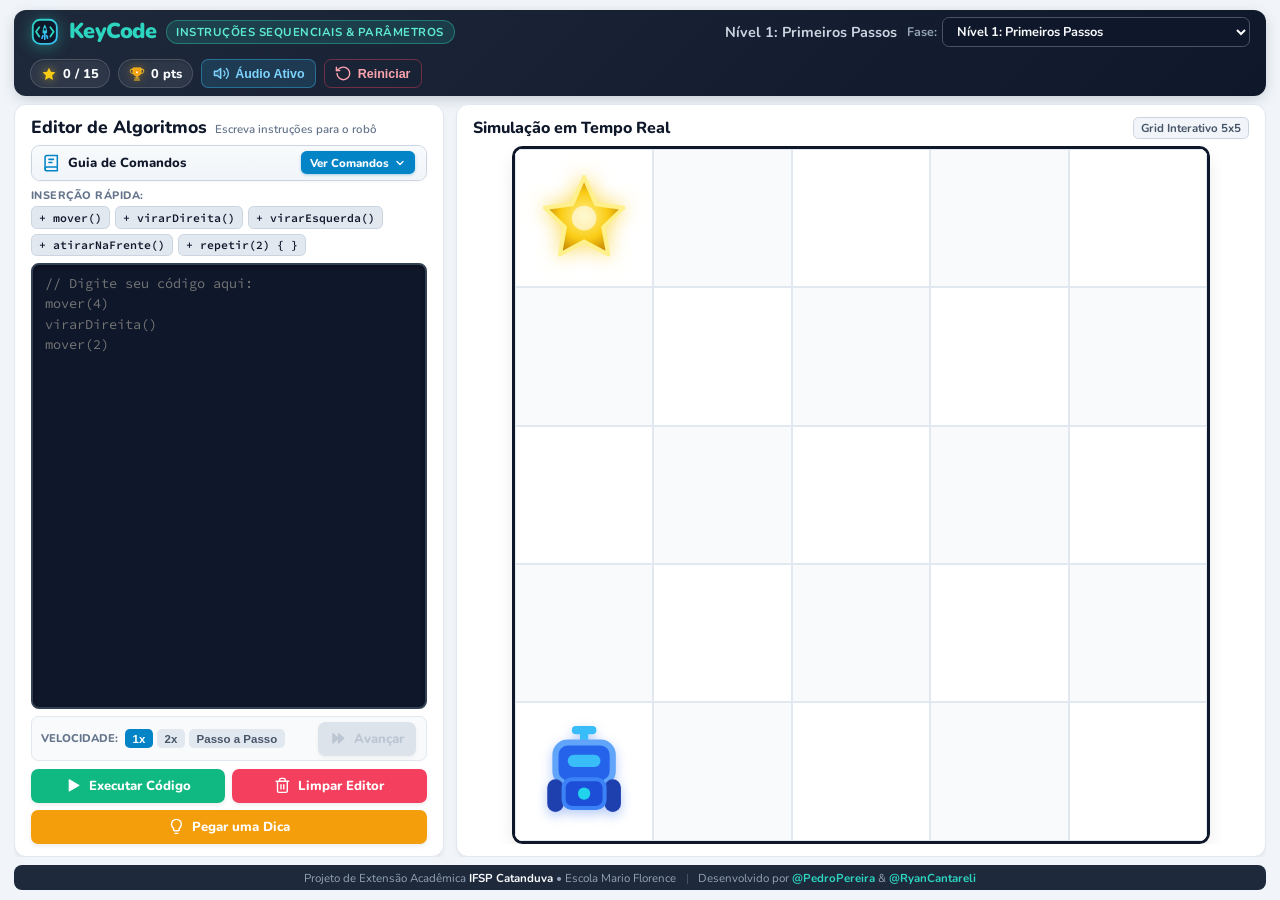
==== commit 5399e3b3: "style(ui): otimizar layout para viewport 100vh e guia de comandos retratil" ====
--- a/index.html
+++ b/index.html
@@ -15,82 +15,78 @@
         
         <!-- Cabeçalho da página & HUD Gamer Gamificado -->
         <header class="app-header">
-            <div class="header-top-row">
-                <div class="brand">
-                    <div class="brand-logo" title="KeyCode">
-                        <svg class="kc-icon kc-logo" viewBox="0 0 32 32" fill="none" xmlns="http://www.w3.org/2000/svg">
-                            <defs>
-                                <linearGradient id="kcGrad" x1="0%" y1="0%" x2="100%" y2="100%">
-                                    <stop offset="0%" stop-color="#2dd4bf" />
-                                    <stop offset="100%" stop-color="#38bdf8" />
-                                </linearGradient>
-                            </defs>
-                            <rect x="3" y="3" width="26" height="26" rx="8" fill="#0f172a" stroke="url(#kcGrad)" stroke-width="2"/>
-                            <path d="M10 11L6.5 16L10 21" stroke="#2dd4bf" stroke-width="2" stroke-linecap="round" stroke-linejoin="round"/>
-                            <path d="M22 11L25.5 16L22 21" stroke="#2dd4bf" stroke-width="2" stroke-linecap="round" stroke-linejoin="round"/>
-                            <path d="M16 8C14.5 10.5 13.5 13.5 13.5 17L16 19L18.5 17C18.5 13.5 17.5 10.5 16 8Z" fill="url(#kcGrad)"/>
-                            <circle cx="16" cy="13.5" r="1.25" fill="#0f172a"/>
-                            <path d="M14 20L13 23M18 20L19 23M16 19V24" stroke="#38bdf8" stroke-width="1.75" stroke-linecap="round"/>
-                        </svg>
-                    </div>
-                    <h1>KeyCode</h1>
-                    <span id="level-concept" class="concept-badge">Instruções Sequenciais</span>
-                </div>
-
-                <!-- HUD Gamer: Estrelas, Placar, Som e Reiniciar -->
-                <div class="hud-panel">
-                    <div class="hud-pill" title="Total de estrelas conquistadas em todos os níveis">
-                        <span class="hud-pill-icon kc-star-gold">
-                            <svg class="kc-icon kc-star" viewBox="0 0 24 24" fill="currentColor" xmlns="http://www.w3.org/2000/svg">
-                                <path d="M12 2.5L14.9 8.6L21.6 9.5L16.7 14.2L17.9 20.9L12 17.7L6.1 20.9L7.3 14.2L2.4 9.5L9.1 8.6L12 2.5Z"/>
-                            </svg>
-                        </span>
-                        <span id="total-stars-display">0 / 15</span>
-                    </div>
-                    <div class="hud-pill" title="Pontuação acumulada">
-                        <span class="hud-pill-icon kc-trophy-gold">
-                            <svg class="kc-icon kc-trophy" viewBox="0 0 24 24" fill="none" xmlns="http://www.w3.org/2000/svg">
-                                <path d="M6 3H18V9C18 12.3137 15.3137 15 12 15C8.68629 15 6 12.3137 6 9V3Z" fill="#f59e0b" stroke="#fbbf24" stroke-width="1.5"/>
-                                <path d="M6 5H3C2.44772 5 2 5.44772 2 6V8C2 9.65685 3.34315 11 5 11H6.3" stroke="#fbbf24" stroke-width="1.5" stroke-linecap="round"/>
-                                <path d="M18 5H21C21.5523 5 22 5.44772 22 6V8C22 9.65685 20.6569 11 19 11H17.7" stroke="#fbbf24" stroke-width="1.5" stroke-linecap="round"/>
-                                <path d="M12 15V18M8 21H16M9 18H15" stroke="#fbbf24" stroke-width="1.5" stroke-linecap="round"/>
-                                <path d="M12 7L12.7 8.5L14.3 8.7L13.1 9.8L13.4 11.4L12 10.6L10.6 11.4L10.9 9.8L9.7 8.7L11.3 8.5L12 7Z" fill="#ffffff"/>
-                            </svg>
-                        </span>
-                        <span id="total-score-display">0 pts</span>
-                    </div>
-                    <button id="sound-toggle-btn" class="hud-btn" type="button" title="Ativar ou desativar efeitos sonoros">
-                        <span class="btn-icon">
-                            <svg class="kc-icon kc-sound-on" viewBox="0 0 24 24" fill="none" stroke="currentColor" stroke-width="2" stroke-linecap="round" stroke-linejoin="round" xmlns="http://www.w3.org/2000/svg">
-                                <polygon points="11 5 6 9 2 9 2 15 6 15 11 19 11 5" fill="currentColor" fill-opacity="0.25"/>
-                                <path d="M15.54 8.46a5 5 0 0 1 0 7.07"/>
-                                <path d="M19.07 4.93a10 10 0 0 1 0 14.14"/>
-                            </svg>
-                        </span>
-                        <span>Áudio Ativo</span>
-                    </button>
-                    <button id="reset-progress-btn" class="hud-btn hud-btn-outline" type="button" title="Reiniciar histórico e dados salvos">
-                        <span class="btn-icon">
-                            <svg class="kc-icon kc-reset" viewBox="0 0 24 24" fill="none" stroke="currentColor" stroke-width="2" stroke-linecap="round" stroke-linejoin="round" xmlns="http://www.w3.org/2000/svg">
-                                <path d="M3 12a9 9 0 1 0 9-9 9.75 9.75 0 0 0-6.74 2.74L2 8"/>
-                                <polyline points="2 3 2 8 7 8"/>
-                            </svg>
-                        </span>
-                        <span>Reiniciar</span>
-                    </button>
-                </div>
+            <div class="brand">
+                <div class="brand-logo" title="KeyCode">
+                    <svg class="kc-icon kc-logo" viewBox="0 0 32 32" fill="none" xmlns="http://www.w3.org/2000/svg">
+                        <defs>
+                            <linearGradient id="kcGrad" x1="0%" y1="0%" x2="100%" y2="100%">
+                                <stop offset="0%" stop-color="#2dd4bf" />
+                                <stop offset="100%" stop-color="#38bdf8" />
+                            </linearGradient>
+                        </defs>
+                        <rect x="3" y="3" width="26" height="26" rx="8" fill="#0f172a" stroke="url(#kcGrad)" stroke-width="2"/>
+                        <path d="M10 11L6.5 16L10 21" stroke="#2dd4bf" stroke-width="2" stroke-linecap="round" stroke-linejoin="round"/>
+                        <path d="M22 11L25.5 16L22 21" stroke="#2dd4bf" stroke-width="2" stroke-linecap="round" stroke-linejoin="round"/>
+                        <path d="M16 8C14.5 10.5 13.5 13.5 13.5 17L16 19L18.5 17C18.5 13.5 17.5 10.5 16 8Z" fill="url(#kcGrad)"/>
+                        <circle cx="16" cy="13.5" r="1.25" fill="#0f172a"/>
+                        <path d="M14 20L13 23M18 20L19 23M16 19V24" stroke="#38bdf8" stroke-width="1.75" stroke-linecap="round"/>
+                    </svg>
+                </div>
+                <h1>KeyCode</h1>
+                <span id="level-concept" class="concept-badge">Instruções Sequenciais</span>
             </div>
 
-            <div class="header-sub-row">
+            <div class="header-level-section">
                 <p id="level-title">Nível 1: Primeiros Passos</p>
-                
-                <!-- Seletor de Nível com status de bloqueio -->
                 <div class="level-selector-container">
-                    <label for="level-selector">Selecione o Nível:</label>
+                    <label for="level-selector">Fase:</label>
                     <select id="level-selector">
                         <!-- Gerado dinamicamente pelo JavaScript com status de conclusão -->
                     </select>
                 </div>
+            </div>
+
+            <!-- HUD Gamer: Estrelas, Placar, Som e Reiniciar -->
+            <div class="hud-panel">
+                <div class="hud-pill" title="Total de estrelas conquistadas em todos os níveis">
+                    <span class="hud-pill-icon kc-star-gold">
+                        <svg class="kc-icon kc-star" viewBox="0 0 24 24" fill="currentColor" xmlns="http://www.w3.org/2000/svg">
+                            <path d="M12 2.5L14.9 8.6L21.6 9.5L16.7 14.2L17.9 20.9L12 17.7L6.1 20.9L7.3 14.2L2.4 9.5L9.1 8.6L12 2.5Z"/>
+                        </svg>
+                    </span>
+                    <span id="total-stars-display">0 / 15</span>
+                </div>
+                <div class="hud-pill" title="Pontuação acumulada">
+                    <span class="hud-pill-icon kc-trophy-gold">
+                        <svg class="kc-icon kc-trophy" viewBox="0 0 24 24" fill="none" xmlns="http://www.w3.org/2000/svg">
+                            <path d="M6 3H18V9C18 12.3137 15.3137 15 12 15C8.68629 15 6 12.3137 6 9V3Z" fill="#f59e0b" stroke="#fbbf24" stroke-width="1.5"/>
+                            <path d="M6 5H3C2.44772 5 2 5.44772 2 6V8C2 9.65685 3.34315 11 5 11H6.3" stroke="#fbbf24" stroke-width="1.5" stroke-linecap="round"/>
+                            <path d="M18 5H21C21.5523 5 22 5.44772 22 6V8C22 9.65685 20.6569 11 19 11H17.7" stroke="#fbbf24" stroke-width="1.5" stroke-linecap="round"/>
+                            <path d="M12 15V18M8 21H16M9 18H15" stroke="#fbbf24" stroke-width="1.5" stroke-linecap="round"/>
+                            <path d="M12 7L12.7 8.5L14.3 8.7L13.1 9.8L13.4 11.4L12 10.6L10.6 11.4L10.9 9.8L9.7 8.7L11.3 8.5L12 7Z" fill="#ffffff"/>
+                        </svg>
+                    </span>
+                    <span id="total-score-display">0 pts</span>
+                </div>
+                <button id="sound-toggle-btn" class="hud-btn" type="button" title="Ativar ou desativar efeitos sonoros">
+                    <span class="btn-icon">
+                        <svg class="kc-icon kc-sound-on" viewBox="0 0 24 24" fill="none" stroke="currentColor" stroke-width="2" stroke-linecap="round" stroke-linejoin="round" xmlns="http://www.w3.org/2000/svg">
+                            <polygon points="11 5 6 9 2 9 2 15 6 15 11 19 11 5" fill="currentColor" fill-opacity="0.25"/>
+                            <path d="M15.54 8.46a5 5 0 0 1 0 7.07"/>
+                            <path d="M19.07 4.93a10 10 0 0 1 0 14.14"/>
+                        </svg>
+                    </span>
+                    <span>Áudio Ativo</span>
+                </button>
+                <button id="reset-progress-btn" class="hud-btn hud-btn-outline" type="button" title="Reiniciar histórico e dados salvos">
+                    <span class="btn-icon">
+                        <svg class="kc-icon kc-reset" viewBox="0 0 24 24" fill="none" stroke="currentColor" stroke-width="2" stroke-linecap="round" stroke-linejoin="round" xmlns="http://www.w3.org/2000/svg">
+                            <path d="M3 12a9 9 0 1 0 9-9 9.75 9.75 0 0 0-6.74 2.74L2 8"/>
+                            <polyline points="2 3 2 8 7 8"/>
+                        </svg>
+                    </span>
+                    <span>Reiniciar</span>
+                </button>
             </div>
         </header>
 
@@ -101,31 +97,42 @@
             <aside class="control-panel">
                 <div class="panel-header">
                     <h2>Editor de Algoritmos</h2>
-                    <span class="editor-subtitle">Escreva instruções reais para o robô</span>
+                    <span class="editor-subtitle">Escreva instruções para o robô</span>
                 </div>
                 
-                <!-- Painel de Instruções com os comandos do jogo -->
-                <div class="instructions-panel">
-                    <div class="instructions-header">
-                        <span class="panel-icon">
-                            <svg class="kc-icon kc-book" viewBox="0 0 24 24" fill="none" stroke="currentColor" stroke-width="2" stroke-linecap="round" stroke-linejoin="round" xmlns="http://www.w3.org/2000/svg">
-                                <path d="M4 19.5A2.5 2.5 0 0 1 6.5 17H20"/>
-                                <path d="M6.5 2H20v20H6.5A2.5 2.5 0 0 1 4 19.5v-15A2.5 2.5 0 0 1 6.5 2z"/>
-                                <path d="M9 7h6M9 11h4"/>
-                            </svg>
-                        </span>
-                        <h3>Guia de Comandos</h3>
+                <!-- Guia de Comandos com Accordion Retrátil -->
+                <details class="instructions-panel">
+                    <summary class="instructions-header" title="Clique para abrir ou recolher o guia de comandos">
+                        <div class="instructions-title-wrap">
+                            <span class="panel-icon">
+                                <svg class="kc-icon kc-book" viewBox="0 0 24 24" fill="none" stroke="currentColor" stroke-width="2" stroke-linecap="round" stroke-linejoin="round" xmlns="http://www.w3.org/2000/svg">
+                                    <path d="M4 19.5A2.5 2.5 0 0 1 6.5 17H20"/>
+                                    <path d="M6.5 2H20v20H6.5A2.5 2.5 0 0 1 4 19.5v-15A2.5 2.5 0 0 1 6.5 2z"/>
+                                    <path d="M9 7h6M9 11h4"/>
+                                </svg>
+                            </span>
+                            <h3>Guia de Comandos</h3>
+                        </div>
+                        <div class="instructions-action-btn">
+                            <span class="btn-text-closed">Ver Comandos</span>
+                            <span class="btn-text-open">Recolher</span>
+                            <span class="details-chevron">
+                                <svg viewBox="0 0 24 24" width="12" height="12" fill="none" stroke="currentColor" stroke-width="2.5" stroke-linecap="round" stroke-linejoin="round"><polyline points="6 9 12 15 18 9"></polyline></svg>
+                            </span>
+                        </div>
+                    </summary>
+                    <div class="instructions-content">
+                        <p class="instructions-intro">Guie o robô azul até a estrela amarela, desviando de paredes e eliminando inimigos no caminho.</p>
+                        <ul>
+                            <li><span>mover(n)</span>: Avança 'n' casas para frente.</li>
+                            <li><span>virarDireita(n)</span>: Gira 90° à direita 'n' vezes.</li>
+                            <li><span>virarEsquerda(n)</span>: Gira 90° à esquerda 'n' vezes.</li>
+                            <li><span>atirarNaFrente()</span>: Destrói obstáculo/inimigo 1 casa à frente.</li>
+                            <li><span>repetir(n) { ... }</span>: Laço para repetir comandos 'n' vezes.</li>
+                        </ul>
+                        <p class="tip"><strong>Dica:</strong> Parâmetros vazios como <code>mover()</code> equivalem a 1 repetição.</p>
                     </div>
-                    <p>Guie o robô azul até a estrela amarela, desviando de paredes e eliminando inimigos no caminho.</p>
-                    <ul>
-                        <li><span>mover(n)</span>: Avança 'n' casas para frente.</li>
-                        <li><span>virarDireita(n)</span>: Gira 90° à direita 'n' vezes.</li>
-                        <li><span>virarEsquerda(n)</span>: Gira 90° à esquerda 'n' vezes.</li>
-                        <li><span>atirarNaFrente()</span>: Destrói o obstáculo/inimigo 1 casa à frente.</li>
-                        <li><span>repetir(n) { ... }</span>: Laço para repetir comandos 'n' vezes.</li>
-                    </ul>
-                    <p class="tip"><strong>Dica Didática:</strong> Parâmetros vazios como <code>mover()</code> equivalem a 1 repetição.</p>
-                </div>
+                </details>
 
                 <!-- Chips de Inserção Rápida (Apoio Pedagógico para digitação) -->
                 <div class="quick-chips-wrapper">
@@ -147,16 +154,18 @@
 
                 <!-- Área de texto onde o aluno escreve o código -->
                 <div class="editor-container">
-                    <textarea id="code-editor" rows="9" spellcheck="false" placeholder="// Digite seu código aqui:&#10;mover(4)&#10;virarDireita()&#10;mover(2)"></textarea>
+                    <textarea id="code-editor" spellcheck="false" placeholder="// Digite seu código aqui:&#10;mover(4)&#10;virarDireita()&#10;mover(2)"></textarea>
                 </div>
 
                 <!-- Barra de Controle de Velocidade e Passo a Passo -->
                 <div class="speed-control-bar">
-                    <span class="speed-label">Velocidade:</span>
-                    <div class="speed-buttons-group">
-                        <button type="button" class="speed-btn active" data-speed="normal" title="Velocidade normal">1x</button>
-                        <button type="button" class="speed-btn" data-speed="fast" title="Execução acelerada">2x</button>
-                        <button type="button" class="speed-btn" data-speed="step" title="Avançar comando por comando manualmente">Passo a Passo</button>
+                    <div class="speed-left">
+                        <span class="speed-label">Velocidade:</span>
+                        <div class="speed-buttons-group">
+                            <button type="button" class="speed-btn active" data-speed="normal" title="Velocidade normal">1x</button>
+                            <button type="button" class="speed-btn" data-speed="fast" title="Execução acelerada">2x</button>
+                            <button type="button" class="speed-btn" data-speed="step" title="Avançar comando por comando manualmente">Passo a Passo</button>
+                        </div>
                     </div>
                     <button type="button" id="step-button" class="btn btn-step" disabled title="Executar o próximo comando no modo Passo a Passo">
                         <span class="btn-icon">
@@ -207,18 +216,20 @@
                     <h3>Simulação em Tempo Real</h3>
                     <span class="grid-badge">Grid Interativo 5x5</span>
                 </div>
-                <!-- O grid do jogo será gerado e inserido aqui pelo JavaScript -->
-                <div id="grid-container"></div>
+                <!-- Container flexível que garante proporção 1:1 sem estourar altura -->
+                <div class="grid-wrapper">
+                    <div id="grid-container"></div>
+                </div>
             </main>
         </div>
+
+        <!-- Rodapé compacto da página -->
+        <footer class="footer">
+            <span>Projeto de Extensão Acadêmica <strong>IFSP Catanduva</strong> &bull; Escola Mario Florence</span>
+            <span class="footer-divider">|</span>
+            <span>Desenvolvido por <a href="https://github.com/PedroPereiraAst" target="_blank">@PedroPereira</a> &amp; <a href="https://github.com/RyanCantareli" target="_blank">@RyanCantareli</a></span>
+        </footer>
     </div>
-
-    <!-- Rodapé da página -->
-    <footer class="footer">
-        <span>Projeto de Extensão Acadêmica <strong>IFSP Catanduva</strong> &bull; Escola Mario Florence</span>
-        <span class="footer-divider">|</span>
-        <span>Desenvolvido com carinho por <a href="https://github.com/PedroPereiraAst" target="_blank">@PedroPereira</a> &amp; <a href="https://github.com/RyanCantareli" target="_blank">@RyanCantareli</a></span>
-    </footer>
 
     <!-- Modal Gamificado (Vitória com Estrelas, Erro ou Colisão) -->
     <div id="message-box" class="modal">
--- a/css/style.css
+++ b/css/style.css
@@ -2,6 +2,7 @@
    KEYCODE - FOLHA DE ESTILOS CSS (EdTech Gamificada & Acessível)
    Design System responsivo para desktop e mobile, modo visual focado no
    aprendizado de algoritmos para o projeto de extensão IFSP / Escola Mario Florence.
+   Layout otimizado para Viewport 100vh / Zero Scroll em telas de desktop/notebooks.
    ============================================================================= */
 
 @import url('https://fonts.googleapis.com/css2?family=Nunito:wght@400;600;700;800;900&family=Source+Code+Pro:wght@400;600;700&display=swap');
@@ -13,55 +14,56 @@
     padding: 0;
 }
 
-body {
+html, body {
+    height: 100vh;
+    height: 100dvh;
+    margin: 0;
+    padding: 0;
+    overflow: hidden;
     font-family: 'Nunito', -apple-system, BlinkMacSystemFont, "Segoe UI", Roboto, sans-serif;
     background-color: #f1f5f9;
     color: #1e293b;
+}
+
+.main-container {
+    height: 100vh;
+    height: 100dvh;
+    max-width: 1440px;
+    width: 100%;
+    margin: 0 auto;
+    padding: 0.6rem 0.85rem;
     display: flex;
     flex-direction: column;
-    align-items: center;
-    min-height: 100vh;
-    padding: 1rem 0;
-}
-
-.main-container {
-    width: 100%;
-    max-width: 1200px;
-    margin: 0 auto;
-    padding: 0 1rem;
-    flex-grow: 1;
+    gap: 0.5rem;
+    box-sizing: border-box;
+    overflow: hidden;
 }
 
 /* --- CABEÇALHO & HUD GAMER --- */
 .app-header {
     background: linear-gradient(135deg, #1e293b 0%, #0f172a 100%);
     color: #ffffff;
-    border-radius: 1rem;
-    padding: 1.25rem 1.5rem;
-    margin-bottom: 1.5rem;
-    box-shadow: 0 10px 25px -5px rgba(15, 23, 42, 0.3), 0 8px 10px -6px rgba(15, 23, 42, 0.2);
-}
-
-.header-top-row {
-    display: flex;
+    border-radius: 0.75rem;
+    padding: 0.45rem 1rem;
+    box-shadow: 0 4px 15px -3px rgba(15, 23, 42, 0.25);
+    display: flex;
+    align-items: center;
+    justify-content: space-between;
+    gap: 0.75rem;
+    flex-shrink: 0;
     flex-wrap: wrap;
-    justify-content: space-between;
-    align-items: center;
-    gap: 1rem;
-    padding-bottom: 0.75rem;
-    border-bottom: 1px solid rgba(255, 255, 255, 0.1);
 }
 
 .brand {
     display: flex;
     align-items: center;
-    gap: 0.75rem;
-    flex-wrap: wrap;
+    gap: 0.6rem;
+    flex-shrink: 0;
 }
 
 .brand-logo {
-    width: 2.25rem;
-    height: 2.25rem;
+    width: 1.85rem;
+    height: 1.85rem;
     display: flex;
     align-items: center;
     justify-content: center;
@@ -75,51 +77,98 @@
 }
 
 .brand h1 {
-    font-size: 2rem;
+    font-size: 1.35rem;
     font-weight: 900;
     color: #2dd4bf;
     letter-spacing: -0.5px;
+    line-height: 1;
 }
 
 .concept-badge {
     background: rgba(45, 212, 191, 0.15);
     color: #5eead4;
     border: 1px solid rgba(45, 212, 191, 0.4);
-    font-size: 0.75rem;
+    font-size: 0.72rem;
     font-weight: 700;
     text-transform: uppercase;
     letter-spacing: 0.5px;
-    padding: 0.25rem 0.65rem;
+    padding: 0.2rem 0.6rem;
     border-radius: 9999px;
+    white-space: nowrap;
+}
+
+.header-level-section {
+    display: flex;
+    align-items: center;
+    gap: 0.6rem;
+    flex-shrink: 0;
+}
+
+#level-title {
+    font-size: 0.9rem;
+    font-weight: 700;
+    color: #cbd5e1;
+    white-space: nowrap;
+}
+
+.level-selector-container {
+    display: flex;
+    align-items: center;
+    gap: 0.35rem;
+}
+
+.level-selector-container label {
+    font-weight: 700;
+    font-size: 0.78rem;
+    color: #94a3b8;
+}
+
+#level-selector {
+    padding: 0.25rem 0.6rem;
+    border-radius: 0.45rem;
+    border: 1px solid #475569;
+    background-color: #0f172a;
+    color: #f8fafc;
+    font-family: inherit;
+    font-weight: 700;
+    font-size: 0.8rem;
+    cursor: pointer;
+    outline: none;
+    transition: border-color 0.2s;
+}
+
+#level-selector:focus {
+    border-color: #2dd4bf;
 }
 
 .hud-panel {
     display: flex;
     align-items: center;
-    gap: 0.6rem;
-    flex-wrap: wrap;
+    gap: 0.5rem;
+    flex-shrink: 0;
 }
 
 .hud-pill {
     background: rgba(255, 255, 255, 0.08);
     border: 1px solid rgba(255, 255, 255, 0.15);
     color: #f8fafc;
-    font-size: 0.875rem;
+    font-size: 0.8rem;
     font-weight: 800;
-    padding: 0.4rem 0.85rem;
+    padding: 0.3rem 0.65rem;
     border-radius: 9999px;
     display: flex;
     align-items: center;
-    gap: 0.45rem;
+    gap: 0.35rem;
     box-shadow: inset 0 1px 2px rgba(0, 0, 0, 0.2);
+    white-space: nowrap;
 }
 
 .hud-pill-icon {
     display: inline-flex;
     align-items: center;
     justify-content: center;
-    width: 1.15rem;
-    height: 1.15rem;
+    width: 1rem;
+    height: 1rem;
     flex-shrink: 0;
 }
 
@@ -137,15 +186,16 @@
     background: rgba(56, 189, 248, 0.15);
     border: 1px solid rgba(56, 189, 248, 0.4);
     color: #7dd3fc;
-    font-size: 0.8rem;
-    font-weight: 700;
-    padding: 0.4rem 0.8rem;
-    border-radius: 0.5rem;
+    font-size: 0.78rem;
+    font-weight: 700;
+    padding: 0.3rem 0.65rem;
+    border-radius: 0.45rem;
     cursor: pointer;
     transition: all 0.2s;
     display: inline-flex;
     align-items: center;
-    gap: 0.45rem;
+    gap: 0.35rem;
+    white-space: nowrap;
 }
 
 .hud-btn:hover {
@@ -171,136 +221,248 @@
     color: #ffe4e6;
 }
 
-.header-sub-row {
-    display: flex;
-    flex-wrap: wrap;
-    justify-content: space-between;
-    align-items: center;
-    gap: 1rem;
-    margin-top: 0.75rem;
-}
-
-#level-title {
-    font-size: 1.15rem;
-    font-weight: 700;
-    color: #cbd5e1;
-}
-
-.level-selector-container {
-    display: flex;
-    align-items: center;
-    gap: 0.5rem;
-}
-
-.level-selector-container label {
-    font-weight: 700;
-    font-size: 0.85rem;
-    color: #94a3b8;
-}
-
-#level-selector {
-    padding: 0.45rem 0.85rem;
-    border-radius: 0.5rem;
-    border: 1px solid #475569;
-    background-color: #0f172a;
-    color: #f8fafc;
-    font-family: inherit;
-    font-weight: 700;
-    font-size: 0.85rem;
-    cursor: pointer;
-    outline: none;
-    transition: border-color 0.2s;
-}
-
-#level-selector:focus {
-    border-color: #2dd4bf;
-}
-
 /* --- LAYOUT PRINCIPAL DO JOGO --- */
 .game-layout {
+    flex: 1;
+    min-height: 0;
     display: grid;
-    grid-template-columns: 1fr;
-    gap: 1.5rem;
-}
-
-@media (min-width: 1024px) {
+    grid-template-columns: minmax(360px, 430px) 1fr;
+    gap: 0.75rem;
+    align-items: stretch;
+    overflow: hidden;
+}
+
+@media (max-width: 960px) {
+    html, body {
+        overflow: auto;
+        height: auto;
+    }
+    .main-container {
+        height: auto;
+        overflow: visible;
+    }
     .game-layout {
-        grid-template-columns: 420px 1fr;
-        align-items: start;
+        grid-template-columns: 1fr;
+        overflow: visible;
+    }
+    .control-panel {
+        height: auto !important;
+        overflow: visible !important;
+    }
+    .game-area {
+        height: auto !important;
+        min-height: 400px;
     }
 }
 
 /* --- PAINEL DE CONTROLE (ESQUERDA) --- */
 .control-panel {
     background-color: #ffffff;
-    padding: 1.5rem;
-    border-radius: 1rem;
+    padding: 0.75rem 1rem;
+    border-radius: 0.75rem;
     box-shadow: 0 4px 6px -1px rgba(0, 0, 0, 0.05), 0 2px 4px -2px rgba(0, 0, 0, 0.05);
     border: 1px solid #e2e8f0;
     display: flex;
     flex-direction: column;
+    height: 100%;
+    min-height: 0;
+    overflow-y: auto;
+    overflow-x: hidden;
+    gap: 0.45rem;
+}
+
+/* Scrollbar ultrafina e moderna para o painel de controle */
+.control-panel::-webkit-scrollbar {
+    width: 5px;
+}
+.control-panel::-webkit-scrollbar-track {
+    background: transparent;
+}
+.control-panel::-webkit-scrollbar-thumb {
+    background: #cbd5e1;
+    border-radius: 4px;
+}
+.control-panel::-webkit-scrollbar-thumb:hover {
+    background: #94a3b8;
 }
 
 .panel-header {
-    margin-bottom: 1rem;
+    display: flex;
+    align-items: baseline;
+    gap: 0.5rem;
+    flex-shrink: 0;
 }
 
 .panel-header h2 {
-    font-size: 1.35rem;
+    font-size: 1.1rem;
     font-weight: 800;
     color: #0f172a;
+    line-height: 1.2;
 }
 
 .editor-subtitle {
-    font-size: 0.8rem;
+    font-size: 0.72rem;
     color: #64748b;
     font-weight: 600;
 }
 
+/* Guia de Comandos Retrátil (Accordion) com Aparência Clara de Botão */
 .instructions-panel {
-    background-color: #f8fafc;
-    border: 1px solid #e2e8f0;
-    padding: 1rem;
-    border-radius: 0.75rem;
-    margin-bottom: 1rem;
-    font-size: 0.85rem;
+    background-color: #ffffff;
+    border: 1.5px solid #cbd5e1;
+    border-radius: 0.55rem;
+    font-size: 0.78rem;
     color: #334155;
-}
-
-.instructions-header {
-    display: flex;
-    align-items: center;
-    gap: 0.5rem;
-    margin-bottom: 0.5rem;
+    flex-shrink: 0;
+    transition: all 0.2s ease;
+    overflow: hidden;
+    box-shadow: 0 1px 3px rgba(0, 0, 0, 0.04);
+}
+
+.instructions-panel:hover {
+    border-color: #94a3b8;
+}
+
+details.instructions-panel[open] {
+    border-color: #0284c7;
+    box-shadow: 0 2px 8px -2px rgba(2, 132, 199, 0.18);
+}
+
+summary.instructions-header {
+    display: flex;
+    align-items: center;
+    justify-content: space-between;
+    padding: 0.35rem 0.65rem;
+    cursor: pointer;
+    user-select: none;
+    list-style: none;
+    outline: none;
+    background: linear-gradient(180deg, #f8fafc 0%, #f1f5f9 100%);
+    border-radius: 0.5rem;
+    transition: all 0.15s ease;
+}
+
+summary.instructions-header::-webkit-details-marker {
+    display: none;
+}
+
+summary.instructions-header:hover {
+    background: linear-gradient(180deg, #f0f9ff 0%, #e0f2fe 100%);
+}
+
+details.instructions-panel[open] summary.instructions-header {
+    background: #f8fafc;
+    border-bottom: 1px solid #e2e8f0;
+    border-bottom-left-radius: 0;
+    border-bottom-right-radius: 0;
+}
+
+.instructions-title-wrap {
+    display: flex;
+    align-items: center;
+    gap: 0.45rem;
 }
 
 .instructions-header h3 {
     font-weight: 800;
-    font-size: 0.95rem;
+    font-size: 0.82rem;
     color: #0f172a;
-    margin-bottom: 0;
+    margin: 0;
 }
 
 .panel-icon {
     display: inline-flex;
     align-items: center;
     justify-content: center;
-    width: 1.25rem;
-    height: 1.25rem;
+    width: 1.15rem;
+    height: 1.15rem;
     color: #0284c7;
     flex-shrink: 0;
+}
+
+/* Botão de Ação Interativo no Guia */
+.instructions-action-btn {
+    display: inline-flex;
+    align-items: center;
+    gap: 0.35rem;
+    font-size: 0.72rem;
+    font-weight: 800;
+    padding: 0.22rem 0.55rem;
+    border-radius: 0.35rem;
+    background-color: #0284c7;
+    color: #ffffff;
+    box-shadow: 0 1px 3px rgba(2, 132, 199, 0.35);
+    transition: all 0.15s ease;
+    flex-shrink: 0;
+}
+
+summary.instructions-header:hover .instructions-action-btn {
+    background-color: #0369a1;
+    box-shadow: 0 2px 5px rgba(2, 132, 199, 0.45);
+    transform: translateY(-1px);
+}
+
+summary.instructions-header:active .instructions-action-btn {
+    transform: translateY(0);
+}
+
+details.instructions-panel[open] .instructions-action-btn {
+    background-color: #e2e8f0;
+    color: #475569;
+    box-shadow: none;
+}
+
+details.instructions-panel[open] summary.instructions-header:hover .instructions-action-btn {
+    background-color: #cbd5e1;
+    color: #0f172a;
+    transform: none;
+}
+
+.instructions-action-btn .btn-text-open {
+    display: none;
+}
+
+details.instructions-panel[open] .instructions-action-btn .btn-text-closed {
+    display: none;
+}
+
+details.instructions-panel[open] .instructions-action-btn .btn-text-open {
+    display: inline;
+}
+
+.details-chevron {
+    display: inline-flex;
+    align-items: center;
+    justify-content: center;
+    transition: transform 0.2s ease;
+}
+
+details.instructions-panel[open] .details-chevron {
+    transform: rotate(180deg);
+}
+
+.instructions-content {
+    padding: 0.45rem 0.7rem 0.65rem;
+    border-top: 1px solid #f1f5f9;
+}
+
+.instructions-intro {
+    font-size: 0.75rem;
+    color: #64748b;
+    margin-bottom: 0.35rem;
+    line-height: 1.35;
 }
 
 .instructions-panel ul {
     list-style: none;
     padding: 0;
-    margin: 0.5rem 0;
+    margin: 0.3rem 0;
 }
 
 .instructions-panel li {
     font-family: 'Source Code Pro', monospace;
-    font-size: 0.8rem;
-    margin-bottom: 0.3rem;
+    font-size: 0.74rem;
+    margin-bottom: 0.2rem;
     color: #475569;
 }
 
@@ -310,32 +472,33 @@
 }
 
 .instructions-panel .tip {
-    margin-top: 0.5rem;
-    font-size: 0.75rem;
+    margin-top: 0.35rem;
+    font-size: 0.72rem;
     color: #64748b;
     border-top: 1px dashed #cbd5e1;
-    padding-top: 0.4rem;
+    padding-top: 0.3rem;
 }
 
 /* Chips de Inserção Rápida */
 .quick-chips-wrapper {
-    margin-bottom: 0.85rem;
+    flex-shrink: 0;
+    display: flex;
+    flex-direction: column;
+    gap: 0.2rem;
 }
 
 .quick-chips-title {
-    font-size: 0.75rem;
+    font-size: 0.68rem;
     font-weight: 800;
     color: #64748b;
     text-transform: uppercase;
     letter-spacing: 0.5px;
-    display: block;
-    margin-bottom: 0.35rem;
 }
 
 .quick-chips-list {
     display: flex;
     flex-wrap: wrap;
-    gap: 0.4rem;
+    gap: 0.3rem;
 }
 
 .quick-chip {
@@ -343,10 +506,10 @@
     border: 1px solid #cbd5e1;
     color: #0f172a;
     font-family: 'Source Code Pro', monospace;
-    font-size: 0.75rem;
+    font-size: 0.72rem;
     font-weight: 600;
-    padding: 0.3rem 0.55rem;
-    border-radius: 0.375rem;
+    padding: 0.2rem 0.45rem;
+    border-radius: 0.35rem;
     cursor: pointer;
     transition: all 0.15s;
 }
@@ -367,23 +530,23 @@
     background: #fef2f2;
     border-left: 4px solid #ef4444;
     color: #991b1b;
-    padding: 0.75rem 1rem;
-    border-radius: 0.5rem;
-    font-size: 0.85rem;
-    font-weight: 700;
-    margin-bottom: 0.85rem;
-    line-height: 1.4;
+    padding: 0.45rem 0.75rem;
+    border-radius: 0.4rem;
+    font-size: 0.78rem;
+    font-weight: 700;
+    line-height: 1.35;
     transition: all 0.3s;
     align-items: flex-start;
-    gap: 0.6rem;
+    gap: 0.5rem;
+    flex-shrink: 0;
 }
 
 .syntax-banner .banner-icon {
     display: inline-flex;
     align-items: center;
     justify-content: center;
-    width: 1.35rem;
-    height: 1.35rem;
+    width: 1.15rem;
+    height: 1.15rem;
     color: #dc2626;
     flex-shrink: 0;
     margin-top: 0.1rem;
@@ -412,22 +575,22 @@
     border: 1px solid #7dd3fc;
     color: #0369a1;
     font-family: 'Source Code Pro', monospace;
-    font-size: 0.8rem;
-    font-weight: 700;
-    padding: 0.5rem 0.75rem;
-    border-radius: 0.5rem;
-    margin-bottom: 0.85rem;
-    display: flex;
-    align-items: center;
-    gap: 0.5rem;
+    font-size: 0.75rem;
+    font-weight: 700;
+    padding: 0.35rem 0.6rem;
+    border-radius: 0.4rem;
+    display: flex;
+    align-items: center;
+    gap: 0.45rem;
+    flex-shrink: 0;
 }
 
 .execution-status .exec-icon {
     display: inline-flex;
     align-items: center;
     justify-content: center;
-    width: 1.15rem;
-    height: 1.15rem;
+    width: 1.05rem;
+    height: 1.05rem;
     color: #0284c7;
     flex-shrink: 0;
     animation: execPulse 0.8s ease-in-out infinite alternate;
@@ -448,21 +611,27 @@
 
 /* Editor de Código */
 .editor-container {
-    margin-bottom: 0.85rem;
+    flex: 1;
+    min-height: 90px;
+    display: flex;
+    flex-direction: column;
+    margin: 0;
 }
 
 #code-editor {
-    resize: vertical;
-    width: 100%;
-    min-height: 160px;
-    border-radius: 0.75rem;
-    padding: 1rem;
-    font-size: 0.9rem;
+    flex: 1;
+    width: 100%;
+    min-height: 90px;
+    height: 100%;
+    resize: none;
+    border-radius: 0.5rem;
+    padding: 0.55rem 0.75rem;
+    font-size: 0.85rem;
     font-family: 'Source Code Pro', monospace;
     background-color: #0f172a;
     color: #38bdf8;
     border: 2px solid #334155;
-    line-height: 1.6;
+    line-height: 1.5;
     outline: none;
     box-shadow: inset 0 2px 4px rgba(0, 0, 0, 0.4);
     transition: border-color 0.2s;
@@ -470,7 +639,7 @@
 
 #code-editor:focus {
     border-color: #2dd4bf;
-    box-shadow: inset 0 2px 4px rgba(0, 0, 0, 0.4), 0 0 0 3px rgba(45, 212, 191, 0.2);
+    box-shadow: inset 0 2px 4px rgba(0, 0, 0, 0.4), 0 0 0 2px rgba(45, 212, 191, 0.2);
 }
 
 /* Barra de Velocidade e Passo a Passo */
@@ -478,16 +647,22 @@
     display: flex;
     align-items: center;
     justify-content: space-between;
-    gap: 0.5rem;
+    gap: 0.4rem;
     background: #f8fafc;
     border: 1px solid #e2e8f0;
-    padding: 0.5rem 0.75rem;
-    border-radius: 0.5rem;
-    margin-bottom: 1rem;
+    padding: 0.3rem 0.6rem;
+    border-radius: 0.45rem;
+    flex-shrink: 0;
+}
+
+.speed-left {
+    display: flex;
+    align-items: center;
+    gap: 0.4rem;
 }
 
 .speed-label {
-    font-size: 0.75rem;
+    font-size: 0.7rem;
     font-weight: 800;
     color: #64748b;
     text-transform: uppercase;
@@ -495,17 +670,17 @@
 
 .speed-buttons-group {
     display: flex;
-    gap: 0.25rem;
+    gap: 0.2rem;
 }
 
 .speed-btn {
     background: #e2e8f0;
     border: none;
     color: #475569;
-    font-size: 0.75rem;
-    font-weight: 700;
-    padding: 0.25rem 0.6rem;
-    border-radius: 0.375rem;
+    font-size: 0.72rem;
+    font-weight: 700;
+    padding: 0.2rem 0.5rem;
+    border-radius: 0.3rem;
     cursor: pointer;
     transition: all 0.2s;
 }
@@ -524,15 +699,15 @@
     background: #6366f1;
     color: #ffffff;
     border: none;
-    font-size: 0.75rem;
-    font-weight: 700;
-    padding: 0.35rem 0.65rem;
-    border-radius: 0.375rem;
+    font-size: 0.72rem;
+    font-weight: 700;
+    padding: 0.25rem 0.55rem;
+    border-radius: 0.3rem;
     cursor: pointer;
     transition: all 0.2s;
     display: inline-flex;
     align-items: center;
-    gap: 0.35rem;
+    gap: 0.3rem;
 }
 
 .btn-step:hover:not(:disabled) {
@@ -549,31 +724,32 @@
 .button-grid {
     display: grid;
     grid-template-columns: repeat(2, 1fr);
-    gap: 0.75rem;
+    gap: 0.45rem;
+    flex-shrink: 0;
 }
 
 .btn {
     font-family: inherit;
     font-weight: 800;
-    padding: 0.75rem 1rem;
-    border-radius: 0.5rem;
+    padding: 0.5rem 0.75rem;
+    border-radius: 0.45rem;
     border: none;
     cursor: pointer;
     display: inline-flex;
     align-items: center;
     justify-content: center;
-    gap: 0.5rem;
-    font-size: 0.9rem;
-    box-shadow: 0 4px 6px -1px rgba(0, 0, 0, 0.1), 0 2px 4px -2px rgba(0, 0, 0, 0.1);
-    transition: all 0.2s ease;
+    gap: 0.45rem;
+    font-size: 0.82rem;
+    box-shadow: 0 2px 4px rgba(0, 0, 0, 0.08);
+    transition: all 0.15s ease;
 }
 
 .btn-icon {
     display: inline-flex;
     align-items: center;
     justify-content: center;
-    width: 1.15rem;
-    height: 1.15rem;
+    width: 1.05rem;
+    height: 1.05rem;
     flex-shrink: 0;
 }
 
@@ -584,8 +760,8 @@
 }
 
 .btn:hover:not(:disabled) {
-    transform: translateY(-2px);
-    box-shadow: 0 6px 12px -2px rgba(0, 0, 0, 0.15);
+    transform: translateY(-1px);
+    box-shadow: 0 4px 8px rgba(0, 0, 0, 0.12);
 }
 
 .btn:active:not(:disabled) {
@@ -623,23 +799,27 @@
 /* --- ÁREA DO JOGO (DIREITA) --- */
 .game-area {
     background-color: #ffffff;
-    padding: 1.5rem;
-    border-radius: 1rem;
+    padding: 0.75rem 1rem;
+    border-radius: 0.75rem;
     box-shadow: 0 4px 6px -1px rgba(0, 0, 0, 0.05), 0 2px 4px -2px rgba(0, 0, 0, 0.05);
     border: 1px solid #e2e8f0;
     display: flex;
     flex-direction: column;
+    height: 100%;
+    min-height: 0;
+    overflow: hidden;
 }
 
 .game-area-header {
     display: flex;
     justify-content: space-between;
     align-items: center;
-    margin-bottom: 1rem;
+    margin-bottom: 0.4rem;
+    flex-shrink: 0;
 }
 
 .game-area-header h3 {
-    font-size: 1.15rem;
+    font-size: 1rem;
     font-weight: 800;
     color: #0f172a;
 }
@@ -648,23 +828,34 @@
     background: #f1f5f9;
     border: 1px solid #cbd5e1;
     color: #475569;
-    font-size: 0.75rem;
-    font-weight: 700;
-    padding: 0.2rem 0.5rem;
-    border-radius: 0.375rem;
+    font-size: 0.72rem;
+    font-weight: 700;
+    padding: 0.15rem 0.45rem;
+    border-radius: 0.35rem;
+}
+
+.grid-wrapper {
+    flex: 1;
+    min-height: 0;
+    width: 100%;
+    display: flex;
+    align-items: center;
+    justify-content: center;
+    overflow: hidden;
 }
 
 #grid-container {
     display: grid;
-    width: 100%;
     aspect-ratio: 1 / 1;
-    max-width: 580px;
-    margin: 0 auto;
+    height: 100%;
+    max-height: 100%;
+    width: auto;
+    max-width: 100%;
     border: 3px solid #0f172a;
-    border-radius: 0.75rem;
+    border-radius: 0.65rem;
     overflow: hidden;
     background-color: #ffffff;
-    box-shadow: 0 10px 25px -5px rgba(0, 0, 0, 0.1);
+    box-shadow: 0 8px 20px -4px rgba(0, 0, 0, 0.12);
 }
 
 .grid-cell {
@@ -760,7 +951,7 @@
     width: 92%;
     max-width: 32rem;
     background-color: #ffffff;
-    padding: 2rem;
+    padding: 1.75rem;
     border-radius: 1.25rem;
     box-shadow: 0 25px 50px -12px rgba(15, 23, 42, 0.35);
     border: 1px solid #e2e8f0;
@@ -778,41 +969,41 @@
 }
 
 .modal-title {
-    font-size: 2rem;
-    font-weight: 900;
-    margin-bottom: 0.5rem;
-    display: flex;
-    flex-direction: column;
-    align-items: center;
-}
-
-.modal-icon-badge {
-    width: 4.5rem;
-    height: 4.5rem;
-    margin: 0 auto 0.5rem auto;
-    display: flex;
-    align-items: center;
-    justify-content: center;
-    filter: drop-shadow(0 4px 12px rgba(0, 0, 0, 0.1));
-}
-
-.modal-icon-badge svg {
-    width: 100%;
-    height: 100%;
-    display: block;
-}
-
-.modal-title-text {
-    font-size: 1.85rem;
-    font-weight: 900;
-}
-
-.modal-title-hint {
-    color: #f59e0b;
     font-size: 1.75rem;
     font-weight: 900;
     margin-bottom: 0.5rem;
     display: flex;
+    flex-direction: column;
+    align-items: center;
+}
+
+.modal-icon-badge {
+    width: 4rem;
+    height: 4rem;
+    margin: 0 auto 0.4rem auto;
+    display: flex;
+    align-items: center;
+    justify-content: center;
+    filter: drop-shadow(0 4px 12px rgba(0, 0, 0, 0.1));
+}
+
+.modal-icon-badge svg {
+    width: 100%;
+    height: 100%;
+    display: block;
+}
+
+.modal-title-text {
+    font-size: 1.6rem;
+    font-weight: 900;
+}
+
+.modal-title-hint {
+    color: #f59e0b;
+    font-size: 1.5rem;
+    font-weight: 900;
+    margin-bottom: 0.5rem;
+    display: flex;
     align-items: center;
     justify-content: center;
     gap: 0.4rem;
@@ -822,8 +1013,8 @@
     display: inline-flex;
     align-items: center;
     justify-content: center;
-    width: 2rem;
-    height: 2rem;
+    width: 1.75rem;
+    height: 1.75rem;
     color: #f59e0b;
     filter: drop-shadow(0 0 6px rgba(245, 158, 11, 0.4));
     flex-shrink: 0;
@@ -835,23 +1026,23 @@
 }
 
 .modal p {
-    font-size: 1.05rem;
+    font-size: 0.95rem;
     color: #475569;
-    line-height: 1.5;
-    margin-bottom: 1.25rem;
+    line-height: 1.45;
+    margin-bottom: 1rem;
 }
 
 /* Animação de Estrelas no Modal */
 .stars-display {
     display: flex;
     justify-content: center;
-    gap: 0.85rem;
-    margin: 1.25rem 0;
+    gap: 0.75rem;
+    margin: 1rem 0;
 }
 
 .star-icon-wrapper {
-    width: 3.5rem;
-    height: 3.5rem;
+    width: 3.25rem;
+    height: 3.25rem;
     display: inline-flex;
     align-items: center;
     justify-content: center;
@@ -867,7 +1058,7 @@
 }
 
 .star-icon {
-    font-size: 2.75rem;
+    font-size: 2.5rem;
     display: inline-block;
     opacity: 0;
     transform: scale(0.2);
@@ -892,15 +1083,15 @@
 .result-score-badge {
     display: inline-flex;
     align-items: center;
-    gap: 0.5rem;
+    gap: 0.45rem;
     justify-content: center;
     background: linear-gradient(135deg, #10b981 0%, #059669 100%);
     color: #ffffff;
-    font-size: 1.25rem;
+    font-size: 1.15rem;
     font-weight: 900;
-    padding: 0.4rem 1.25rem;
+    padding: 0.35rem 1.15rem;
     border-radius: 9999px;
-    margin-bottom: 1rem;
+    margin-bottom: 0.85rem;
     box-shadow: 0 4px 10px rgba(16, 185, 129, 0.3);
 }
 
@@ -908,8 +1099,8 @@
     display: inline-flex;
     align-items: center;
     justify-content: center;
-    width: 1.35rem;
-    height: 1.35rem;
+    width: 1.25rem;
+    height: 1.25rem;
     flex-shrink: 0;
 }
 
@@ -921,19 +1112,19 @@
 .achievements-list {
     background: #f8fafc;
     border: 1px solid #e2e8f0;
-    border-radius: 0.75rem;
-    padding: 0.75rem 1rem;
-    margin-bottom: 1.25rem;
+    border-radius: 0.65rem;
+    padding: 0.65rem 0.85rem;
+    margin-bottom: 1rem;
     text-align: left;
 }
 
 .achievement-item {
     display: flex;
     align-items: center;
-    gap: 0.6rem;
-    font-size: 0.85rem;
-    font-weight: 700;
-    padding: 0.45rem 0;
+    gap: 0.5rem;
+    font-size: 0.82rem;
+    font-weight: 700;
+    padding: 0.35rem 0;
     border-bottom: 1px dashed #e2e8f0;
 }
 
@@ -945,8 +1136,8 @@
     display: inline-flex;
     align-items: center;
     justify-content: center;
-    width: 1.35rem;
-    height: 1.35rem;
+    width: 1.2rem;
+    height: 1.2rem;
     flex-shrink: 0;
 }
 
@@ -967,25 +1158,24 @@
 .modal-buttons {
     display: flex;
     justify-content: center;
-    gap: 0.75rem;
+    gap: 0.65rem;
     flex-wrap: wrap;
 }
 
 /* --- RODAPÉ --- */
 .footer {
     width: 100%;
-    max-width: 1200px;
-    margin: 1.5rem auto 0;
-    padding: 1.25rem;
+    padding: 0.3rem 0.75rem;
     background-color: #1e293b;
     color: #94a3b8;
-    border-radius: 0.75rem;
-    font-size: 0.85rem;
-    display: flex;
-    align-items: center;
-    justify-content: center;
-    gap: 0.75rem;
-    flex-wrap: wrap;
+    border-radius: 0.5rem;
+    font-size: 0.72rem;
+    display: flex;
+    align-items: center;
+    justify-content: center;
+    gap: 0.6rem;
+    flex-shrink: 0;
+    margin: 0;
     text-align: center;
 }
 
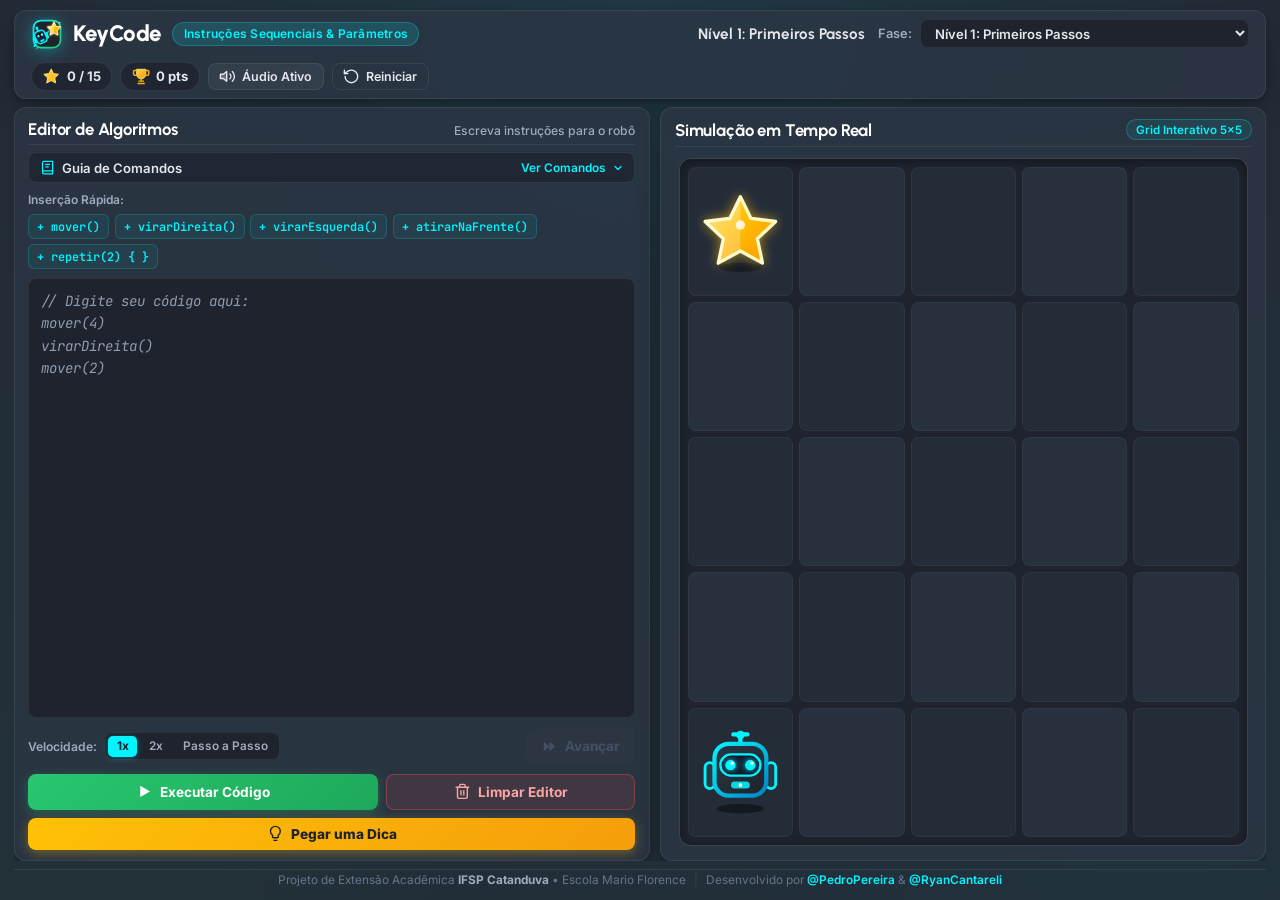
==== commit 7fe518fd: "feat(ui): novo design system moderno gamer edtech e icones vetoriais svg" ====
--- a/index.html
+++ b/index.html
@@ -5,6 +5,11 @@
     <meta name="viewport" content="width=device-width, initial-scale=1.0">
     <title>KeyCode | Plataforma Educacional de Programação</title>
     
+    <!-- Google Fonts: Urbanist (Títulos), Inter (Interface), JetBrains Mono (Código) -->
+    <link rel="preconnect" href="https://fonts.googleapis.com">
+    <link rel="preconnect" href="https://fonts.gstatic.com" crossorigin>
+    <link href="https://fonts.googleapis.com/css2?family=Inter:wght@400;500;600;700&family=JetBrains+Mono:wght@400;500;600;700&family=Urbanist:wght@600;700;800;900&display=swap" rel="stylesheet">
+
     <!-- Link para folha de estilos CSS -->
     <link rel="stylesheet" href="css/style.css">
 </head>
@@ -13,23 +18,73 @@
     <!-- Container principal que centraliza o conteúdo do jogo -->
     <div class="main-container">
         
-        <!-- Cabeçalho da página & HUD Gamer Gamificado -->
+        <!-- Cabeçalho da página & HUD Gamer Moderno -->
         <header class="app-header">
             <div class="brand">
                 <div class="brand-logo" title="KeyCode">
                     <svg class="kc-icon kc-logo" viewBox="0 0 32 32" fill="none" xmlns="http://www.w3.org/2000/svg">
                         <defs>
-                            <linearGradient id="kcGrad" x1="0%" y1="0%" x2="100%" y2="100%">
-                                <stop offset="0%" stop-color="#2dd4bf" />
-                                <stop offset="100%" stop-color="#38bdf8" />
+                            <linearGradient id="kcModernGradHeader" x1="0%" y1="0%" x2="100%" y2="100%">
+                                <stop offset="0%" stop-color="#00F5FF" />
+                                <stop offset="100%" stop-color="#28C76F" />
                             </linearGradient>
+                            <linearGradient id="botChassisHeader" x1="0%" y1="0%" x2="100%" y2="100%">
+                                <stop offset="0%" stop-color="#2B3746" />
+                                <stop offset="100%" stop-color="#18222E" />
+                            </linearGradient>
+                            <linearGradient id="starGoldHeader" x1="0%" y1="0%" x2="100%" y2="100%">
+                                <stop offset="0%" stop-color="#FFF176" />
+                                <stop offset="50%" stop-color="#FFC107" />
+                                <stop offset="100%" stop-color="#FF8F00" />
+                            </linearGradient>
+                            <filter id="starGlowHeader" x="-30%" y="-30%" width="160%" height="160%">
+                                <feDropShadow dx="0" dy="0" stdDeviation="1" flood-color="#FFC107" flood-opacity="0.9"/>
+                            </filter>
                         </defs>
-                        <rect x="3" y="3" width="26" height="26" rx="8" fill="#0f172a" stroke="url(#kcGrad)" stroke-width="2"/>
-                        <path d="M10 11L6.5 16L10 21" stroke="#2dd4bf" stroke-width="2" stroke-linecap="round" stroke-linejoin="round"/>
-                        <path d="M22 11L25.5 16L22 21" stroke="#2dd4bf" stroke-width="2" stroke-linecap="round" stroke-linejoin="round"/>
-                        <path d="M16 8C14.5 10.5 13.5 13.5 13.5 17L16 19L18.5 17C18.5 13.5 17.5 10.5 16 8Z" fill="url(#kcGrad)"/>
-                        <circle cx="16" cy="13.5" r="1.25" fill="#0f172a"/>
-                        <path d="M14 20L13 23M18 20L19 23M16 19V24" stroke="#38bdf8" stroke-width="1.75" stroke-linecap="round"/>
+
+                        <!-- Base Squircle Dark Slate com Borda Neon Ciano/Verde -->
+                        <rect x="2.5" y="2.5" width="27" height="27" rx="7.5" fill="#1E232D" stroke="url(#kcModernGradHeader)" stroke-width="1.75"/>
+
+                        <!-- Trilha tática de mira e perseguição na diagonal -->
+                        <path d="M 13.5 17.5 L 19.5 11.5" stroke="#00F5FF" stroke-width="1.6" stroke-dasharray="2 2" stroke-linecap="round" stroke-opacity="0.8"/>
+
+                        <!-- Jatos de Propulsão Neon atrás do robô -->
+                        <line x1="4.8" y1="26.5" x2="3.2" y2="28.2" stroke="#00F5FF" stroke-width="1.8" stroke-linecap="round"/>
+                        <line x1="7.2" y1="28.8" x2="5.8" y2="30.2" stroke="#28C76F" stroke-width="1.5" stroke-linecap="round"/>
+
+                        <!-- Robô Protagonista (angulado na diagonal ~25° caçando a estrela) -->
+                        <g transform="translate(10.5, 20.5) rotate(-24) translate(-10.5, -20.5)">
+                            <!-- Antena cyber com emissor -->
+                            <line x1="10.5" y1="9.8" x2="10.5" y2="12.8" stroke="#00F5FF" stroke-width="1.6" stroke-linecap="round"/>
+                            <circle cx="10.5" cy="9.2" r="1.5" fill="#00F5FF"/>
+
+                            <!-- Atuadores / Braços laterais -->
+                            <rect x="2.8" y="16.5" width="2.4" height="6.5" rx="1.2" fill="#00F5FF"/>
+                            <rect x="15.8" y="16.5" width="2.4" height="6.5" rx="1.2" fill="#00F5FF"/>
+
+                            <!-- Chassi principal da cabeça -->
+                            <rect x="5.2" y="12.5" width="10.6" height="12.5" rx="3.5" fill="url(#botChassisHeader)" stroke="#00F5FF" stroke-width="1.5"/>
+
+                            <!-- Visor panorâmico escuro -->
+                            <rect x="6.5" y="14.8" width="8" height="4.8" rx="2.4" fill="#090E17"/>
+
+                            <!-- Olhos de LED Ciano (focados no canto superior direito) -->
+                            <circle cx="8.6" cy="17.2" r="1.3" fill="#00F5FF"/>
+                            <circle cx="12.4" cy="17.2" r="1.3" fill="#00F5FF"/>
+                            <circle cx="9" cy="16.7" r="0.5" fill="#ffffff"/>
+                            <circle cx="12.8" cy="16.7" r="0.5" fill="#ffffff"/>
+
+                            <!-- Núcleo Reator de Energia Peitoral -->
+                            <rect x="8.2" y="21.8" width="4.6" height="1.8" rx="0.9" fill="#00F5FF"/>
+                        </g>
+
+                        <!-- Estrela Dourada Conquistável (limpa, nítida e radiante) -->
+                        <g filter="url(#starGlowHeader)">
+                            <path d="M 23 3.8 L 24.8 8.4 L 29.6 9 L 26 12.5 L 27 17.2 L 23 14.8 L 19 17.2 L 20 12.5 L 16.4 9 L 21.2 8.4 Z" fill="url(#starGoldHeader)" stroke="#FFFDE7" stroke-width="0.9" stroke-linejoin="round"/>
+                            <!-- Brilho facetado suave no topo -->
+                            <path d="M 23 3.8 L 23 14.8 L 19 17.2 L 20 12.5 L 16.4 9 L 21.2 8.4 Z" fill="#ffffff" fill-opacity="0.3"/>
+                        </g>
+                        <circle cx="28.8" cy="4.8" r="0.8" fill="#FFF176"/>
                     </svg>
                 </div>
                 <h1>KeyCode</h1>
@@ -50,8 +105,14 @@
             <div class="hud-panel">
                 <div class="hud-pill" title="Total de estrelas conquistadas em todos os níveis">
                     <span class="hud-pill-icon kc-star-gold">
-                        <svg class="kc-icon kc-star" viewBox="0 0 24 24" fill="currentColor" xmlns="http://www.w3.org/2000/svg">
-                            <path d="M12 2.5L14.9 8.6L21.6 9.5L16.7 14.2L17.9 20.9L12 17.7L6.1 20.9L7.3 14.2L2.4 9.5L9.1 8.6L12 2.5Z"/>
+                        <svg class="kc-icon kc-star" viewBox="0 0 24 24" fill="none" xmlns="http://www.w3.org/2000/svg">
+                            <defs>
+                                <linearGradient id="hudStarModernHeader" x1="0%" y1="0%" x2="100%" y2="100%">
+                                    <stop offset="0%" stop-color="#FFD54F" />
+                                    <stop offset="100%" stop-color="#FFB300" />
+                                </linearGradient>
+                            </defs>
+                            <path d="M12 2.5L14.9 8.6L21.6 9.5L16.7 14.2L17.9 20.9L12 17.7L6.1 20.9L7.3 14.2L2.4 9.5L9.1 8.6L12 2.5Z" fill="url(#hudStarModernHeader)" stroke="#FFE082" stroke-width="1.2" stroke-linejoin="round"/>
                         </svg>
                     </span>
                     <span id="total-stars-display">0 / 15</span>
@@ -59,11 +120,16 @@
                 <div class="hud-pill" title="Pontuação acumulada">
                     <span class="hud-pill-icon kc-trophy-gold">
                         <svg class="kc-icon kc-trophy" viewBox="0 0 24 24" fill="none" xmlns="http://www.w3.org/2000/svg">
-                            <path d="M6 3H18V9C18 12.3137 15.3137 15 12 15C8.68629 15 6 12.3137 6 9V3Z" fill="#f59e0b" stroke="#fbbf24" stroke-width="1.5"/>
-                            <path d="M6 5H3C2.44772 5 2 5.44772 2 6V8C2 9.65685 3.34315 11 5 11H6.3" stroke="#fbbf24" stroke-width="1.5" stroke-linecap="round"/>
-                            <path d="M18 5H21C21.5523 5 22 5.44772 22 6V8C22 9.65685 20.6569 11 19 11H17.7" stroke="#fbbf24" stroke-width="1.5" stroke-linecap="round"/>
-                            <path d="M12 15V18M8 21H16M9 18H15" stroke="#fbbf24" stroke-width="1.5" stroke-linecap="round"/>
-                            <path d="M12 7L12.7 8.5L14.3 8.7L13.1 9.8L13.4 11.4L12 10.6L10.6 11.4L10.9 9.8L9.7 8.7L11.3 8.5L12 7Z" fill="#ffffff"/>
+                            <defs>
+                                <linearGradient id="trophyModernHeader" x1="0%" y1="0%" x2="100%" y2="100%">
+                                    <stop offset="0%" stop-color="#FFD54F" />
+                                    <stop offset="100%" stop-color="#FF9800" />
+                                </linearGradient>
+                            </defs>
+                            <path d="M6 3H18V9.5C18 12.8 15.3 15.5 12 15.5C8.7 15.5 6 12.8 6 9.5V3Z" fill="url(#trophyModernHeader)" stroke="#FFE082" stroke-width="1.2"/>
+                            <path d="M6 4.5H3.5C2.7 4.5 2 5.2 2 6V8C2 9.7 3.3 11 5 11H6.3" stroke="#FFB300" stroke-width="1.8" stroke-linecap="round"/>
+                            <path d="M18 4.5H20.5C21.3 4.5 22 5.2 22 6V8C22 9.7 20.7 11 19 11H17.7" stroke="#FFB300" stroke-width="1.8" stroke-linecap="round"/>
+                            <path d="M12 15.5V18.5M8 21.5H16M9 18.5H15" stroke="#FFB300" stroke-width="1.8" stroke-linecap="round"/>
                         </svg>
                     </span>
                     <span id="total-score-display">0 pts</span>
@@ -71,7 +137,7 @@
                 <button id="sound-toggle-btn" class="hud-btn" type="button" title="Ativar ou desativar efeitos sonoros">
                     <span class="btn-icon">
                         <svg class="kc-icon kc-sound-on" viewBox="0 0 24 24" fill="none" stroke="currentColor" stroke-width="2" stroke-linecap="round" stroke-linejoin="round" xmlns="http://www.w3.org/2000/svg">
-                            <polygon points="11 5 6 9 2 9 2 15 6 15 11 19 11 5" fill="currentColor" fill-opacity="0.25"/>
+                            <polygon points="11 5 6 9 2 9 2 15 6 15 11 19 11 5" fill="currentColor" fill-opacity="0.3"/>
                             <path d="M15.54 8.46a5 5 0 0 1 0 7.07"/>
                             <path d="M19.07 4.93a10 10 0 0 1 0 14.14"/>
                         </svg>
@@ -122,15 +188,15 @@
                         </div>
                     </summary>
                     <div class="instructions-content">
-                        <p class="instructions-intro">Guie o robô azul até a estrela amarela, desviando de paredes e eliminando inimigos no caminho.</p>
+                        <p class="instructions-intro">Guie o robô até a estrela amarela, desviando de barreiras e desativando drones com seu canhão laser.</p>
                         <ul>
                             <li><span>mover(n)</span>: Avança 'n' casas para frente.</li>
                             <li><span>virarDireita(n)</span>: Gira 90° à direita 'n' vezes.</li>
                             <li><span>virarEsquerda(n)</span>: Gira 90° à esquerda 'n' vezes.</li>
-                            <li><span>atirarNaFrente()</span>: Destrói obstáculo/inimigo 1 casa à frente.</li>
+                            <li><span>atirarNaFrente()</span>: Destrói obstáculo/drone 1 casa à frente.</li>
                             <li><span>repetir(n) { ... }</span>: Laço para repetir comandos 'n' vezes.</li>
                         </ul>
-                        <p class="tip"><strong>Dica:</strong> Parâmetros vazios como <code>mover()</code> equivalem a 1 repetição.</p>
+                        <p class="tip"><strong>Dica:</strong> Comandos com parâmetro vazio, como <code>mover()</code>, equivalem a 1 passo.</p>
                     </div>
                 </details>
 
@@ -169,9 +235,9 @@
                     </div>
                     <button type="button" id="step-button" class="btn btn-step" disabled title="Executar o próximo comando no modo Passo a Passo">
                         <span class="btn-icon">
-                            <svg class="kc-icon kc-step" viewBox="0 0 24 24" fill="currentColor" stroke="currentColor" stroke-width="1.5" stroke-linecap="round" stroke-linejoin="round" xmlns="http://www.w3.org/2000/svg">
-                                <polygon points="4 5 12 12 4 19 4 5"/>
-                                <polygon points="12 5 20 12 12 19 12 5"/>
+                            <svg class="kc-icon kc-step" viewBox="0 0 24 24" fill="currentColor" stroke="none" xmlns="http://www.w3.org/2000/svg">
+                                <polygon points="4 5 12 12 4 19"/>
+                                <polygon points="12 5 20 12 12 19"/>
                             </svg>
                         </span>
                         <span>Avançar</span>
@@ -182,8 +248,8 @@
                 <div class="button-grid">
                     <button id="run-button" class="btn btn-green">
                         <span class="btn-icon">
-                            <svg class="kc-icon kc-play" viewBox="0 0 24 24" fill="currentColor" stroke="currentColor" stroke-width="1.5" stroke-linecap="round" stroke-linejoin="round" xmlns="http://www.w3.org/2000/svg">
-                                <polygon points="6 4 20 12 6 20 6 4"/>
+                            <svg class="kc-icon kc-play" viewBox="0 0 24 24" fill="currentColor" stroke="none" xmlns="http://www.w3.org/2000/svg">
+                                <polygon points="6 4 20 12 6 20"/>
                             </svg>
                         </span>
                         <span>Executar Código</span>
--- a/css/style.css
+++ b/css/style.css
@@ -1,11 +1,60 @@
 /* =============================================================================
-   KEYCODE - FOLHA DE ESTILOS CSS (EdTech Gamificada & Acessível)
-   Design System responsivo para desktop e mobile, modo visual focado no
-   aprendizado de algoritmos para o projeto de extensão IFSP / Escola Mario Florence.
-   Layout otimizado para Viewport 100vh / Zero Scroll em telas de desktop/notebooks.
+   KEYCODE - DESIGN SYSTEM MODERNO (EdTech Gamer Contemporâneo)
+   Identidade visual de tecnologia educacional moderna: dark mode sofisticado,
+   painéis translúcidos em frosted glass escuro, iluminação neon sutil,
+   tipografia de alta precisão (Urbanist + Inter + JetBrains Mono) e zero skeuomorfismo datado.
+   Layout otimizado para Viewport 100vh / Zero Scroll em desktops e notebooks.
    ============================================================================= */
 
-@import url('https://fonts.googleapis.com/css2?family=Nunito:wght@400;600;700;800;900&family=Source+Code+Pro:wght@400;600;700&display=swap');
+@import url('https://fonts.googleapis.com/css2?family=Inter:wght@400;500;600;700&family=JetBrains+Mono:wght@400;500;600;700&family=Urbanist:wght@600;700;800;900&display=swap');
+
+/* --- VARIÁVEIS DO TEMA MODERNO EDTECH GAMER --- */
+:root {
+    /* Tipografia */
+    --font-title: 'Urbanist', -apple-system, BlinkMacSystemFont, "Segoe UI", Roboto, sans-serif;
+    --font-ui: 'Inter', -apple-system, BlinkMacSystemFont, "Segoe UI", Roboto, sans-serif;
+    --font-code: 'JetBrains Mono', 'Source Code Pro', monospace;
+
+    /* Paleta Oficial KeyCode */
+    --bg-primary: #222B36;
+    --bg-secondary: #2B3643;
+    --bg-code: #1E232D;
+    --bg-hover: #334050;
+    
+    /* Acentos Vívidos & Gamificação */
+    --brand-cyan: #00F5FF;
+    --brand-cyan-dim: rgba(0, 245, 255, 0.15);
+    --brand-cyan-glow: rgba(0, 245, 255, 0.35);
+    --accent-green: #28C76F;
+    --accent-green-hover: #22a85e;
+    --accent-green-glow: rgba(40, 199, 111, 0.35);
+    --accent-red: #EA5455;
+    --accent-red-hover: #d44445;
+    --accent-red-glow: rgba(234, 84, 85, 0.35);
+    --accent-yellow: #FFC107;
+    --accent-yellow-hover: #e0a800;
+    --accent-yellow-glow: rgba(255, 193, 7, 0.35);
+    --accent-blue: #38bdf8;
+    
+    /* Cores de Texto */
+    --text-primary: #E4E6EB;
+    --text-secondary: #A0AABF;
+    --text-muted: #64748b;
+    --text-white: #ffffff;
+
+    /* Bordas & Sombras */
+    --border-subtle: rgba(255, 255, 255, 0.08);
+    --border-medium: rgba(255, 255, 255, 0.14);
+    --border-cyan: rgba(0, 245, 255, 0.25);
+    --card-shadow: 0 10px 28px -5px rgba(0, 0, 0, 0.35), 0 2px 6px rgba(0, 0, 0, 0.2);
+    --glow-subtle: 0 0 20px rgba(0, 245, 255, 0.12);
+
+    /* Raios de Borda */
+    --radius-sm: 8px;
+    --radius-md: 12px;
+    --radius-lg: 16px;
+    --radius-pill: 9999px;
+}
 
 /* --- RESET & FUNDAÇÃO --- */
 *, *::before, *::after {
@@ -20,12 +69,27 @@
     margin: 0;
     padding: 0;
     overflow: hidden;
-    font-family: 'Nunito', -apple-system, BlinkMacSystemFont, "Segoe UI", Roboto, sans-serif;
-    background-color: #f1f5f9;
-    color: #1e293b;
+    font-family: var(--font-ui);
+    color: var(--text-primary);
+    background-color: var(--bg-primary);
+    position: relative;
+    user-select: none;
+    -webkit-user-select: none;
+}
+
+/* Fundo Atmosférico Moderno: Dark Slate com Ambient Glow Neon sutil */
+body {
+    background-color: var(--bg-primary);
+    background-image: 
+        radial-gradient(circle at 50% 0%, rgba(0, 245, 255, 0.07) 0%, transparent 60%),
+        radial-gradient(circle at 10% 90%, rgba(40, 199, 111, 0.04) 0%, transparent 50%),
+        radial-gradient(circle at 90% 85%, rgba(0, 245, 255, 0.04) 0%, transparent 50%);
+    background-attachment: fixed;
 }
 
 .main-container {
+    position: relative;
+    z-index: 1;
     height: 100vh;
     height: 100dvh;
     max-width: 1440px;
@@ -39,31 +103,36 @@
     overflow: hidden;
 }
 
-/* --- CABEÇALHO & HUD GAMER --- */
+/* =============================================================================
+   CABEÇALHO & HUD GAMER MODERNO
+   ============================================================================= */
 .app-header {
-    background: linear-gradient(135deg, #1e293b 0%, #0f172a 100%);
-    color: #ffffff;
-    border-radius: 0.75rem;
+    background: rgba(43, 54, 67, 0.85);
+    backdrop-filter: blur(12px);
+    -webkit-backdrop-filter: blur(12px);
+    border: 1px solid var(--border-subtle);
+    border-radius: var(--radius-md);
     padding: 0.45rem 1rem;
-    box-shadow: 0 4px 15px -3px rgba(15, 23, 42, 0.25);
+    box-shadow: var(--card-shadow);
     display: flex;
     align-items: center;
     justify-content: space-between;
     gap: 0.75rem;
     flex-shrink: 0;
     flex-wrap: wrap;
+    transition: border-color 0.25s ease;
 }
 
 .brand {
     display: flex;
     align-items: center;
-    gap: 0.6rem;
+    gap: 0.65rem;
     flex-shrink: 0;
 }
 
 .brand-logo {
-    width: 1.85rem;
-    height: 1.85rem;
+    width: 2rem;
+    height: 2rem;
     display: flex;
     align-items: center;
     justify-content: center;
@@ -73,74 +142,94 @@
 .brand-logo .kc-logo {
     width: 100%;
     height: 100%;
-    filter: drop-shadow(0 2px 8px rgba(45, 212, 191, 0.4));
+    filter: drop-shadow(0 2px 8px var(--brand-cyan-glow));
+    transition: transform 0.25s ease;
+}
+
+.brand-logo:hover .kc-logo {
+    transform: scale(1.05);
 }
 
 .brand h1 {
-    font-size: 1.35rem;
-    font-weight: 900;
-    color: #2dd4bf;
-    letter-spacing: -0.5px;
+    font-family: var(--font-title);
+    font-size: 1.4rem;
+    font-weight: 800;
+    letter-spacing: -0.02em;
+    color: var(--text-white);
     line-height: 1;
 }
 
 .concept-badge {
-    background: rgba(45, 212, 191, 0.15);
-    color: #5eead4;
-    border: 1px solid rgba(45, 212, 191, 0.4);
-    font-size: 0.72rem;
+    background: var(--brand-cyan-dim);
+    color: var(--brand-cyan);
+    border: 1px solid var(--border-cyan);
+    padding: 0.22rem 0.65rem;
+    border-radius: var(--radius-pill);
+    font-size: 0.75rem;
+    font-weight: 600;
+    letter-spacing: 0.02em;
+    display: inline-flex;
+    align-items: center;
+    white-space: nowrap;
+}
+
+.header-level-section {
+    display: flex;
+    align-items: center;
+    gap: 0.85rem;
+    flex-shrink: 0;
+}
+
+#level-title {
+    font-family: var(--font-title);
     font-weight: 700;
-    text-transform: uppercase;
-    letter-spacing: 0.5px;
-    padding: 0.2rem 0.6rem;
-    border-radius: 9999px;
+    font-size: 0.95rem;
+    color: var(--text-primary);
+    margin: 0;
     white-space: nowrap;
 }
 
-.header-level-section {
-    display: flex;
-    align-items: center;
-    gap: 0.6rem;
-    flex-shrink: 0;
-}
-
-#level-title {
-    font-size: 0.9rem;
-    font-weight: 700;
-    color: #cbd5e1;
-    white-space: nowrap;
-}
-
 .level-selector-container {
     display: flex;
     align-items: center;
-    gap: 0.35rem;
+    gap: 0.45rem;
 }
 
 .level-selector-container label {
-    font-weight: 700;
-    font-size: 0.78rem;
-    color: #94a3b8;
+    font-size: 0.8rem;
+    font-weight: 600;
+    color: var(--text-secondary);
 }
 
 #level-selector {
-    padding: 0.25rem 0.6rem;
-    border-radius: 0.45rem;
-    border: 1px solid #475569;
-    background-color: #0f172a;
-    color: #f8fafc;
-    font-family: inherit;
-    font-weight: 700;
-    font-size: 0.8rem;
+    background: var(--bg-code);
+    color: var(--text-primary);
+    border: 1px solid var(--border-subtle);
+    border-radius: var(--radius-sm);
+    padding: 0.28rem 0.65rem;
+    font-family: var(--font-ui);
+    font-size: 0.82rem;
+    font-weight: 600;
     cursor: pointer;
     outline: none;
-    transition: border-color 0.2s;
+    transition: all 0.2s ease;
+}
+
+#level-selector:hover {
+    border-color: var(--border-cyan);
 }
 
 #level-selector:focus {
-    border-color: #2dd4bf;
-}
-
+    border-color: var(--brand-cyan);
+    box-shadow: 0 0 0 2px var(--brand-cyan-dim);
+}
+
+#level-selector option {
+    background-color: var(--bg-code);
+    color: var(--text-primary);
+}
+
+/* HUD Gamer: Pílulas & Ações Rápidas */
 .hud-panel {
     display: flex;
     align-items: center;
@@ -149,17 +238,16 @@
 }
 
 .hud-pill {
-    background: rgba(255, 255, 255, 0.08);
-    border: 1px solid rgba(255, 255, 255, 0.15);
-    color: #f8fafc;
-    font-size: 0.8rem;
-    font-weight: 800;
-    padding: 0.3rem 0.65rem;
-    border-radius: 9999px;
-    display: flex;
-    align-items: center;
-    gap: 0.35rem;
-    box-shadow: inset 0 1px 2px rgba(0, 0, 0, 0.2);
+    background: rgba(30, 35, 45, 0.75);
+    border: 1px solid var(--border-subtle);
+    padding: 0.28rem 0.65rem;
+    border-radius: var(--radius-pill);
+    display: flex;
+    align-items: center;
+    gap: 0.4rem;
+    font-size: 0.82rem;
+    font-weight: 700;
+    color: var(--text-primary);
     white-space: nowrap;
 }
 
@@ -167,1032 +255,1021 @@
     display: inline-flex;
     align-items: center;
     justify-content: center;
-    width: 1rem;
-    height: 1rem;
-    flex-shrink: 0;
-}
-
-.hud-pill-icon.kc-star-gold {
-    color: #facc15;
-    filter: drop-shadow(0 0 5px rgba(250, 204, 21, 0.6));
-}
-
-.hud-pill-icon.kc-trophy-gold {
-    color: #f59e0b;
-    filter: drop-shadow(0 0 5px rgba(245, 158, 11, 0.5));
+    width: 1.15rem;
+    height: 1.15rem;
+}
+
+.hud-pill-icon svg {
+    width: 100%;
+    height: 100%;
 }
 
 .hud-btn {
-    background: rgba(56, 189, 248, 0.15);
-    border: 1px solid rgba(56, 189, 248, 0.4);
-    color: #7dd3fc;
+    background: rgba(255, 255, 255, 0.05);
+    color: var(--text-primary);
+    border: 1px solid var(--border-subtle);
+    border-radius: var(--radius-sm);
+    padding: 0.28rem 0.65rem;
+    font-family: var(--font-ui);
+    font-size: 0.78rem;
+    font-weight: 600;
+    cursor: pointer;
+    display: inline-flex;
+    align-items: center;
+    gap: 0.4rem;
+    transition: all 0.2s ease;
+}
+
+.hud-btn:hover {
+    background: rgba(255, 255, 255, 0.1);
+    border-color: var(--border-medium);
+    transform: translateY(-1px);
+}
+
+.hud-btn.muted {
+    opacity: 0.6;
+}
+
+.hud-btn-outline {
+    background: transparent;
+    border-color: var(--border-subtle);
+}
+
+.hud-btn-outline:hover {
+    border-color: var(--accent-red);
+    color: var(--accent-red);
+    background: rgba(234, 84, 85, 0.08);
+}
+
+/* =============================================================================
+   LAYOUT PRINCIPAL (2 COLUNAS RESPONSIVAS 100VH)
+   ============================================================================= */
+.game-layout {
+    flex: 1 1 0;
+    min-height: 0;
+    display: grid;
+    grid-template-columns: 1.05fr 1fr;
+    gap: 0.65rem;
+    box-sizing: border-box;
+    overflow: hidden;
+}
+
+/* =============================================================================
+   COLUNA ESQUERDA: PAINEL DE CONTROLE & EDITOR DE CÓDIGO
+   ============================================================================= */
+.control-panel {
+    background: rgba(43, 54, 67, 0.85);
+    backdrop-filter: blur(12px);
+    -webkit-backdrop-filter: blur(12px);
+    border: 1px solid var(--border-subtle);
+    border-radius: var(--radius-md);
+    padding: 0.65rem 0.85rem;
+    box-shadow: var(--card-shadow);
+    display: flex;
+    flex-direction: column;
+    gap: 0.45rem;
+    height: 100%;
+    min-height: 0;
+    box-sizing: border-box;
+    overflow-y: auto;
+    overflow-x: hidden;
+}
+
+.control-panel::-webkit-scrollbar {
+    width: 5px;
+}
+.control-panel::-webkit-scrollbar-track {
+    background: transparent;
+}
+.control-panel::-webkit-scrollbar-thumb {
+    background: rgba(255, 255, 255, 0.15);
+    border-radius: 4px;
+}
+.control-panel::-webkit-scrollbar-thumb:hover {
+    background: rgba(255, 255, 255, 0.25);
+}
+
+.panel-header {
+    display: flex;
+    align-items: baseline;
+    justify-content: space-between;
+    flex-shrink: 0;
+    border-bottom: 1px solid var(--border-subtle);
+    padding-bottom: 0.35rem;
+}
+
+.panel-header h2 {
+    font-family: var(--font-title);
+    font-size: 1.05rem;
+    font-weight: 700;
+    letter-spacing: -0.01em;
+    color: var(--text-white);
+    margin: 0;
+}
+
+.editor-subtitle {
+    font-size: 0.76rem;
+    color: var(--text-secondary);
+    font-weight: 500;
+}
+
+/* Guia de Comandos Retrátil */
+.instructions-panel {
+    background: rgba(30, 35, 45, 0.65);
+    border: 1px solid var(--border-subtle);
+    border-radius: var(--radius-sm);
+    flex-shrink: 0;
+    transition: all 0.2s ease;
+}
+
+.instructions-panel[open] {
+    border-color: var(--border-medium);
+}
+
+.instructions-header {
+    padding: 0.38rem 0.65rem;
+    cursor: pointer;
+    display: flex;
+    align-items: center;
+    justify-content: space-between;
+    list-style: none;
+    font-weight: 600;
+    font-size: 0.82rem;
+    color: var(--text-primary);
+}
+
+.instructions-header::-webkit-details-marker {
+    display: none;
+}
+
+.instructions-title-wrap {
+    display: flex;
+    align-items: center;
+    gap: 0.45rem;
+}
+
+.instructions-header h3 {
+    font-size: 0.82rem;
+    font-weight: 600;
+    margin: 0;
+    color: var(--text-primary);
+}
+
+.panel-icon {
+    display: inline-flex;
+    align-items: center;
+    width: 0.95rem;
+    height: 0.95rem;
+    color: var(--brand-cyan);
+}
+
+.instructions-action-btn {
+    display: flex;
+    align-items: center;
+    gap: 0.35rem;
+    font-size: 0.74rem;
+    color: var(--brand-cyan);
+    font-weight: 600;
+}
+
+.instructions-panel[open] .btn-text-closed {
+    display: none;
+}
+.instructions-panel:not([open]) .btn-text-open {
+    display: none;
+}
+
+.details-chevron {
+    display: inline-flex;
+    transition: transform 0.25s ease;
+}
+
+.instructions-panel[open] .details-chevron {
+    transform: rotate(180deg);
+}
+
+.instructions-content {
+    padding: 0.45rem 0.65rem 0.55rem;
+    font-size: 0.78rem;
+    color: var(--text-secondary);
+    border-top: 1px solid var(--border-subtle);
+}
+
+.instructions-intro {
+    margin-bottom: 0.4rem;
+    line-height: 1.4;
+}
+
+.instructions-panel ul {
+    list-style: none;
+    display: flex;
+    flex-direction: column;
+    gap: 0.25rem;
+    margin-bottom: 0.4rem;
+}
+
+.instructions-panel li {
+    line-height: 1.35;
+}
+
+.instructions-panel li span {
+    font-family: var(--font-code);
+    font-weight: 600;
+    color: var(--brand-cyan);
+    background: rgba(0, 245, 255, 0.08);
+    padding: 0.1rem 0.3rem;
+    border-radius: 4px;
+    margin-right: 0.25rem;
+}
+
+.instructions-panel .tip {
+    font-size: 0.73rem;
+    color: var(--text-muted);
+    font-style: italic;
+}
+
+.instructions-panel .tip code {
+    font-family: var(--font-code);
+    color: var(--accent-yellow);
+}
+
+/* Pílulas de Inserção Rápida (Quick Chips) */
+.quick-chips-wrapper {
+    display: flex;
+    align-items: center;
+    gap: 0.45rem;
+    flex-wrap: wrap;
+    flex-shrink: 0;
+    padding: 0.15rem 0;
+}
+
+.quick-chips-title {
+    font-size: 0.75rem;
+    font-weight: 600;
+    color: var(--text-secondary);
+    white-space: nowrap;
+}
+
+.quick-chips-list {
+    display: flex;
+    flex-wrap: wrap;
+    gap: 0.35rem;
+}
+
+.quick-chip {
+    background: rgba(0, 245, 255, 0.06);
+    border: 1px solid rgba(0, 245, 255, 0.18);
+    color: var(--brand-cyan);
+    font-family: var(--font-code);
+    font-size: 0.74rem;
+    font-weight: 600;
+    padding: 0.2rem 0.5rem;
+    border-radius: 6px;
+    cursor: pointer;
+    transition: all 0.18s ease;
+    white-space: nowrap;
+}
+
+.quick-chip:hover {
+    background: rgba(0, 245, 255, 0.15);
+    border-color: var(--brand-cyan);
+    transform: translateY(-1px);
+    box-shadow: 0 2px 8px rgba(0, 245, 255, 0.2);
+}
+
+.quick-chip:active {
+    transform: translateY(0);
+}
+
+/* Banners de Notificação (Sintaxe e Execução) */
+.syntax-banner {
+    background: rgba(234, 84, 85, 0.12);
+    border: 1px solid var(--accent-red);
+    color: #fca5a5;
+    padding: 0.35rem 0.65rem;
+    border-radius: var(--radius-sm);
+    font-size: 0.76rem;
+    display: flex;
+    align-items: center;
+    gap: 0.4rem;
+    flex-shrink: 0;
+}
+
+.syntax-banner.hidden, .execution-status.hidden {
+    display: none !important;
+}
+
+.execution-status {
+    background: rgba(0, 245, 255, 0.08);
+    border: 1px solid var(--brand-cyan);
+    color: var(--brand-cyan);
+    padding: 0.32rem 0.65rem;
+    border-radius: var(--radius-sm);
+    font-size: 0.76rem;
+    font-weight: 600;
+    font-family: var(--font-code);
+    display: flex;
+    align-items: center;
+    gap: 0.4rem;
+    flex-shrink: 0;
+}
+
+/* =============================================================================
+   EDITOR DE CÓDIGO (ESTILO IDE MODERNA / DARK THEME)
+   ============================================================================= */
+.editor-container {
+    flex: 1 1 0;
+    min-height: 110px;
+    position: relative;
+    border-radius: var(--radius-sm);
+    overflow: hidden;
+    background: var(--bg-code);
+    border: 1px solid var(--border-subtle);
+    transition: border-color 0.25s ease, box-shadow 0.25s ease;
+}
+
+.editor-container:focus-within {
+    border-color: var(--brand-cyan);
+    box-shadow: 0 0 0 2px var(--brand-cyan-dim);
+}
+
+#code-editor {
+    width: 100%;
+    height: 100%;
+    border: none;
+    outline: none;
+    background: transparent;
+    color: #f8fafc;
+    font-family: var(--font-code);
+    font-size: 0.88rem;
+    line-height: 1.6;
+    padding: 0.65rem 0.75rem;
+    resize: none;
+    box-sizing: border-box;
+    white-space: pre;
+    overflow-y: auto;
+}
+
+#code-editor::-webkit-scrollbar {
+    width: 5px;
+}
+#code-editor::-webkit-scrollbar-thumb {
+    background: rgba(255, 255, 255, 0.2);
+    border-radius: 4px;
+}
+#code-editor::-webkit-scrollbar-thumb:hover {
+    background: rgba(255, 255, 255, 0.35);
+}
+
+#code-editor::placeholder {
+    color: #94a3b8;
+    opacity: 0.95;
+    font-style: italic;
+}
+
+/* =============================================================================
+   BARRA DE VELOCIDADE & PASSO A PASSO
+   ============================================================================= */
+.speed-control-bar {
+    display: flex;
+    align-items: center;
+    justify-content: space-between;
+    gap: 0.5rem;
+    flex-shrink: 0;
+    padding: 0.25rem 0;
+}
+
+.speed-left {
+    display: flex;
+    align-items: center;
+    gap: 0.45rem;
+}
+
+.speed-label {
+    font-size: 0.76rem;
+    font-weight: 600;
+    color: var(--text-secondary);
+}
+
+.speed-buttons-group {
+    background: var(--bg-code);
+    border: 1px solid var(--border-subtle);
+    border-radius: var(--radius-sm);
+    padding: 0.15rem;
+    display: flex;
+    gap: 0.15rem;
+}
+
+.speed-btn {
+    background: transparent;
+    border: none;
+    outline: none;
+    color: var(--text-secondary);
+    font-family: var(--font-ui);
+    font-size: 0.74rem;
+    font-weight: 600;
+    padding: 0.22rem 0.55rem;
+    border-radius: 5px;
+    cursor: pointer;
+    transition: all 0.15s ease;
+}
+
+.speed-btn:hover {
+    color: var(--text-primary);
+}
+
+.speed-btn.active {
+    background: var(--brand-cyan);
+    color: var(--bg-code);
+    font-weight: 700;
+    box-shadow: 0 1px 6px rgba(0, 245, 255, 0.3);
+}
+
+.btn-step {
+    background: rgba(0, 245, 255, 0.1);
+    color: var(--brand-cyan);
+    border: 1px solid var(--border-cyan);
     font-size: 0.78rem;
     font-weight: 700;
-    padding: 0.3rem 0.65rem;
-    border-radius: 0.45rem;
+    padding: 0.3rem 0.75rem;
+    border-radius: var(--radius-sm);
     cursor: pointer;
-    transition: all 0.2s;
     display: inline-flex;
     align-items: center;
     gap: 0.35rem;
+    transition: all 0.2s ease;
+}
+
+.btn-step:hover:not(:disabled) {
+    background: rgba(0, 245, 255, 0.2);
+    border-color: var(--brand-cyan);
+    box-shadow: 0 2px 10px rgba(0, 245, 255, 0.25);
+}
+
+.btn-step:disabled {
+    background: rgba(255, 255, 255, 0.03);
+    color: #64748b;
+    border-color: rgba(255, 255, 255, 0.08);
+    cursor: not-allowed;
+    opacity: 0.7;
+}
+
+/* =============================================================================
+   BOTÕES DE AÇÃO PRINCIPAIS (DESIGN MODERNO FLAT-DEPTH)
+   ============================================================================= */
+.button-grid {
+    display: grid;
+    grid-template-columns: 1.4fr 1fr;
+    gap: 0.5rem;
+    flex-shrink: 0;
+}
+
+.btn {
+    font-family: var(--font-ui);
+    font-weight: 700;
+    font-size: 0.85rem;
+    padding: 0.52rem 0.95rem;
+    border-radius: var(--radius-sm);
+    border: none;
+    outline: none;
+    cursor: pointer;
+    display: inline-flex;
+    align-items: center;
+    justify-content: center;
+    gap: 0.45rem;
+    transition: all 0.2s cubic-bezier(0.4, 0, 0.2, 1);
     white-space: nowrap;
 }
 
-.hud-btn:hover {
-    background: rgba(56, 189, 248, 0.3);
+.btn-icon {
+    display: inline-flex;
+    align-items: center;
+    justify-content: center;
+    width: 1.05rem;
+    height: 1.05rem;
+    flex-shrink: 0;
+}
+
+.btn-icon svg {
+    width: 100%;
+    height: 100%;
+}
+
+.btn:hover:not(:disabled) {
+    transform: translateY(-1.5px);
+}
+
+.btn:active:not(:disabled) {
+    transform: translateY(0);
+}
+
+.btn:disabled {
+    opacity: 0.45;
+    cursor: not-allowed;
+    transform: none;
+    box-shadow: none !important;
+}
+
+/* Variações de Cores dos Botões */
+.btn-green {
+    background: linear-gradient(135deg, var(--accent-green) 0%, #1ea85b 100%);
     color: #ffffff;
-    transform: translateY(-1px);
-}
-
-.hud-btn.muted {
-    background: rgba(148, 163, 184, 0.15);
-    border-color: rgba(148, 163, 184, 0.3);
-    color: #94a3b8;
-}
-
-.hud-btn-outline {
-    background: transparent;
-    border-color: rgba(244, 63, 94, 0.4);
-    color: #fda4af;
-}
-
-.hud-btn-outline:hover {
-    background: rgba(244, 63, 94, 0.2);
-    color: #ffe4e6;
-}
-
-/* --- LAYOUT PRINCIPAL DO JOGO --- */
-.game-layout {
-    flex: 1;
+    box-shadow: 0 3px 12px var(--accent-green-glow);
+}
+.btn-green:hover:not(:disabled) {
+    background: linear-gradient(135deg, #30d979 0%, #22b563 100%);
+    box-shadow: 0 5px 18px var(--accent-green-glow);
+}
+
+.btn-red {
+    background: rgba(234, 84, 85, 0.12);
+    border: 1px solid rgba(234, 84, 85, 0.4);
+    color: #fca5a5;
+    box-shadow: none;
+}
+.btn-red:hover:not(:disabled) {
+    background: linear-gradient(135deg, var(--accent-red) 0%, #c5393a 100%);
+    color: #ffffff;
+    border-color: transparent;
+    box-shadow: 0 4px 14px var(--accent-red-glow);
+}
+
+.btn-yellow {
+    background: linear-gradient(135deg, var(--accent-yellow) 0%, #f59e0b 100%);
+    color: #1E232D;
+    font-weight: 800;
+    box-shadow: 0 3px 12px var(--accent-yellow-glow);
+}
+.btn-yellow:hover:not(:disabled) {
+    background: linear-gradient(135deg, #ffd54f 0%, #ffb300 100%);
+    box-shadow: 0 5px 18px var(--accent-yellow-glow);
+}
+
+.btn-teal {
+    background: linear-gradient(135deg, #06b6d4 0%, #0891b2 100%);
+    color: #ffffff;
+    box-shadow: 0 3px 12px rgba(6, 182, 212, 0.35);
+}
+.btn-teal:hover:not(:disabled) {
+    background: linear-gradient(135deg, #22d3ee 0%, #06b6d4 100%);
+    box-shadow: 0 5px 18px rgba(6, 182, 212, 0.45);
+}
+
+.btn-amber {
+    background: linear-gradient(135deg, #f97316 0%, #ea580c 100%);
+    color: #ffffff;
+    box-shadow: 0 3px 12px rgba(249, 115, 22, 0.35);
+}
+
+.btn-gray {
+    background: #334155;
+    color: #ffffff;
+}
+.btn-gray:hover:not(:disabled) {
+    background: #475569;
+}
+
+.btn-full {
+    grid-column: 1 / -1;
+    padding: 0.48rem 0.95rem;
+}
+
+/* =============================================================================
+   COLUNA DIREITA: ÁREA DO JOGO & TABULEIRO 5x5
+   ============================================================================= */
+.game-area {
+    background: rgba(43, 54, 67, 0.85);
+    backdrop-filter: blur(12px);
+    -webkit-backdrop-filter: blur(12px);
+    border: 1px solid var(--border-subtle);
+    border-radius: var(--radius-md);
+    padding: 0.65rem 0.85rem;
+    box-shadow: var(--card-shadow);
+    display: flex;
+    flex-direction: column;
+    gap: 0.45rem;
+    height: 100%;
     min-height: 0;
+    box-sizing: border-box;
+    overflow: hidden;
+}
+
+.game-area-header {
+    display: flex;
+    align-items: center;
+    justify-content: space-between;
+    flex-shrink: 0;
+    border-bottom: 1px solid var(--border-subtle);
+    padding-bottom: 0.35rem;
+}
+
+.game-area-header h3 {
+    font-family: var(--font-title);
+    font-size: 1.05rem;
+    font-weight: 700;
+    letter-spacing: -0.01em;
+    color: var(--text-white);
+    margin: 0;
+}
+
+.grid-badge {
+    background: rgba(0, 245, 255, 0.08);
+    color: var(--brand-cyan);
+    border: 1px solid var(--border-cyan);
+    padding: 0.18rem 0.55rem;
+    border-radius: var(--radius-pill);
+    font-size: 0.72rem;
+    font-weight: 600;
+}
+
+/* Wrapper Proporcional 1:1 Sem Estourar */
+.grid-wrapper {
+    flex: 1 1 0;
+    min-height: 0;
+    width: 100%;
+    display: flex;
+    align-items: center;
+    justify-content: center;
+    box-sizing: border-box;
+    padding: 0.25rem;
+}
+
+#grid-container {
+    width: 100%;
+    height: 100%;
+    max-width: min(100%, calc(100vh - 195px));
+    max-height: min(100%, calc(100vh - 195px));
+    aspect-ratio: 1 / 1;
     display: grid;
-    grid-template-columns: minmax(360px, 430px) 1fr;
-    gap: 0.75rem;
-    align-items: stretch;
-    overflow: hidden;
-}
-
+    gap: 6px;
+    background: var(--bg-code);
+    border: 1.5px solid var(--border-medium);
+    border-radius: var(--radius-md);
+    padding: 8px;
+    box-sizing: border-box;
+    box-shadow: inset 0 2px 10px rgba(0, 0, 0, 0.4);
+}
+
+/* Células do Grid */
+.grid-cell {
+    background: rgba(43, 54, 67, 0.55);
+    border: 1px solid rgba(255, 255, 255, 0.04);
+    border-radius: 8px;
+    display: flex;
+    align-items: center;
+    justify-content: center;
+    position: relative;
+    box-sizing: border-box;
+    transition: background-color 0.2s ease;
+}
+
+.grid-cell:nth-child(even) {
+    background: rgba(43, 54, 67, 0.75);
+}
+
+.grid-cell:hover {
+    background: rgba(0, 245, 255, 0.08);
+    border-color: rgba(0, 245, 255, 0.15);
+}
+
+/* =============================================================================
+   PERSONAGENS & ENTIDADES DO TABULEIRO
+   ============================================================================= */
+#robot, #goal, .wall, .enemy {
+    width: 82%;
+    height: 82%;
+    display: flex;
+    align-items: center;
+    justify-content: center;
+    position: absolute;
+    top: 9%;
+    left: 9%;
+    z-index: 2;
+}
+
+#robot svg, #goal svg, .wall svg, .enemy svg {
+    width: 100%;
+    height: 100%;
+}
+
+/* Robô: Rotação Fluida & Transição Suave */
+#robot {
+    transition: transform 0.32s cubic-bezier(0.34, 1.56, 0.64, 1);
+    z-index: 5;
+}
+
+/* Objetivo: Pulso Dourado */
+#goal {
+    animation: goalPulseModern 2.2s infinite ease-in-out;
+}
+
+@keyframes goalPulseModern {
+    0%, 100% {
+        transform: scale(1);
+        filter: drop-shadow(0 0 6px rgba(255, 193, 7, 0.5));
+    }
+    50% {
+        transform: scale(1.08);
+        filter: drop-shadow(0 0 14px rgba(255, 193, 7, 0.85));
+    }
+}
+
+/* Inimigo: Flutuação Sutil */
+.enemy {
+    animation: enemyHover 2.6s infinite ease-in-out;
+}
+
+@keyframes enemyHover {
+    0%, 100% {
+        transform: translateY(0);
+    }
+    50% {
+        transform: translateY(-3px);
+    }
+}
+
+/* Flash de Laser do Canhão */
+.laser-flash {
+    position: absolute;
+    inset: 0;
+    background: radial-gradient(circle, #00F5FF 0%, rgba(0, 245, 255, 0.4) 60%, transparent 100%);
+    border-radius: 8px;
+    z-index: 8;
+    pointer-events: none;
+    animation: laserFlashAnim 0.35s ease-out forwards;
+}
+
+@keyframes laserFlashAnim {
+    0% { opacity: 0; transform: scale(0.6); }
+    50% { opacity: 1; transform: scale(1.1); }
+    100% { opacity: 0; transform: scale(1); }
+}
+
+/* Vibração de Colisão */
+.robot-collision-shake {
+    animation: collisionShake 0.45s cubic-bezier(0.36, 0.07, 0.19, 0.97) both;
+}
+
+@keyframes collisionShake {
+    10%, 90% { transform: translate3d(-2px, 0, 0); }
+    20%, 80% { transform: translate3d(3px, 0, 0); }
+    30%, 50%, 70% { transform: translate3d(-4px, 0, 0); }
+    40%, 60% { transform: translate3d(4px, 0, 0); }
+}
+
+/* =============================================================================
+   MODAIS GAMIFICADOS (VITÓRIA, QUASE LÁ, COLISÃO, DICA)
+   ============================================================================= */
+.modal {
+    display: none;
+    position: fixed;
+    top: 50%;
+    left: 50%;
+    transform: translate(-50%, -50%) scale(0.92);
+    background: rgba(43, 54, 67, 0.96);
+    backdrop-filter: blur(16px);
+    -webkit-backdrop-filter: blur(16px);
+    border: 1.5px solid var(--border-medium);
+    border-radius: var(--radius-lg);
+    box-shadow: 0 25px 50px -12px rgba(0, 0, 0, 0.65), 0 0 30px var(--brand-cyan-dim);
+    padding: 1.5rem 1.8rem;
+    width: 90%;
+    max-width: 440px;
+    z-index: 100;
+    text-align: center;
+    box-sizing: border-box;
+    opacity: 0;
+    transition: all 0.25s cubic-bezier(0.34, 1.56, 0.64, 1);
+}
+
+.modal.visible {
+    display: block;
+    opacity: 1;
+    transform: translate(-50%, -50%) scale(1);
+}
+
+.modal-title {
+    display: flex;
+    flex-direction: column;
+    align-items: center;
+    gap: 0.6rem;
+    margin-bottom: 0.6rem;
+}
+
+.modal-icon-badge {
+    width: 3.5rem;
+    height: 3.5rem;
+    display: flex;
+    align-items: center;
+    justify-content: center;
+}
+
+.modal-icon-badge svg {
+    width: 100%;
+    height: 100%;
+}
+
+.modal-title-text {
+    font-family: var(--font-title);
+    font-size: 1.35rem;
+    font-weight: 800;
+    color: var(--text-white);
+}
+
+.modal-title.text-green-500 .modal-title-text {
+    color: var(--accent-green);
+}
+.modal-title.text-red-500 .modal-title-text {
+    color: var(--accent-red);
+}
+.modal-title.text-orange-500 .modal-title-text {
+    color: #fb923c;
+}
+
+.modal p {
+    font-size: 0.88rem;
+    line-height: 1.45;
+    color: var(--text-secondary);
+    margin: 0.5rem 0 1rem;
+}
+
+/* Exibição de Estrelas Ganhas */
+.stars-display {
+    display: flex;
+    justify-content: center;
+    gap: 0.65rem;
+    margin: 0.75rem 0 0.5rem;
+}
+
+.star-icon-wrapper {
+    width: 2.8rem;
+    height: 2.8rem;
+    display: flex;
+    align-items: center;
+    justify-content: center;
+}
+
+.star-icon-wrapper.earned svg {
+    animation: starBounce 0.5s cubic-bezier(0.34, 1.56, 0.64, 1) both;
+}
+
+@keyframes starBounce {
+    0% { transform: scale(0.3); opacity: 0; }
+    80% { transform: scale(1.15); }
+    100% { transform: scale(1); opacity: 1; }
+}
+
+.star-icon-wrapper.empty svg {
+    opacity: 0.4;
+}
+
+/* Detalhamento de Pontuação & Conquistas */
+.result-score-badge {
+    background: rgba(30, 35, 45, 0.75);
+    border: 1px solid var(--border-subtle);
+    border-radius: var(--radius-sm);
+    padding: 0.4rem 0.8rem;
+    font-family: var(--font-title);
+    font-size: 1.1rem;
+    font-weight: 800;
+    color: var(--accent-yellow);
+    display: inline-flex;
+    align-items: center;
+    gap: 0.4rem;
+    margin-bottom: 0.75rem;
+}
+
+.achievements-list {
+    background: rgba(30, 35, 45, 0.5);
+    border: 1px solid var(--border-subtle);
+    border-radius: var(--radius-sm);
+    padding: 0.5rem 0.75rem;
+    margin-bottom: 1rem;
+    text-align: left;
+    display: flex;
+    flex-direction: column;
+    gap: 0.35rem;
+}
+
+.achievement-item {
+    display: flex;
+    align-items: center;
+    gap: 0.5rem;
+    font-size: 0.76rem;
+    color: var(--text-secondary);
+}
+
+.achievement-item.done {
+    color: var(--text-primary);
+}
+
+.achievement-item.pending {
+    opacity: 0.5;
+}
+
+.ach-icon {
+    width: 1.1rem;
+    height: 1.1rem;
+    display: flex;
+    align-items: center;
+    justify-content: center;
+    flex-shrink: 0;
+}
+
+.ach-icon svg {
+    width: 100%;
+    height: 100%;
+}
+
+.modal-buttons {
+    display: flex;
+    justify-content: center;
+    gap: 0.6rem;
+    margin-top: 0.5rem;
+}
+
+/* Modal de Dicas */
+.modal-title-hint {
+    display: flex;
+    align-items: center;
+    justify-content: center;
+    gap: 0.5rem;
+    font-family: var(--font-title);
+    font-size: 1.25rem;
+    font-weight: 700;
+    color: var(--accent-yellow);
+    margin-bottom: 0.6rem;
+}
+
+.modal-hint-icon {
+    display: inline-flex;
+    width: 1.4rem;
+    height: 1.4rem;
+    color: var(--accent-yellow);
+}
+
+/* =============================================================================
+   RODAPÉ COMPACTO
+   ============================================================================= */
+.footer {
+    display: flex;
+    align-items: center;
+    justify-content: center;
+    gap: 0.5rem;
+    font-size: 0.74rem;
+    color: var(--text-muted);
+    flex-shrink: 0;
+    padding: 0.2rem 0;
+    border-top: 1px solid var(--border-subtle);
+}
+
+.footer strong {
+    color: var(--text-secondary);
+}
+
+.footer-divider {
+    opacity: 0.3;
+}
+
+.footer a {
+    color: var(--brand-cyan);
+    text-decoration: none;
+    font-weight: 600;
+    transition: color 0.18s ease;
+}
+
+.footer a:hover {
+    color: #ffffff;
+    text-decoration: underline;
+}
+
+/* =============================================================================
+   RESPONSIVIDADE (TELAS MENORES & MOBILE)
+   ============================================================================= */
 @media (max-width: 960px) {
     html, body {
-        overflow: auto;
+        overflow-y: auto;
         height: auto;
     }
+
     .main-container {
         height: auto;
         overflow: visible;
+        padding: 0.75rem;
     }
+
     .game-layout {
         grid-template-columns: 1fr;
+        height: auto;
         overflow: visible;
     }
-    .control-panel {
-        height: auto !important;
-        overflow: visible !important;
+
+    .grid-wrapper {
+        min-height: 380px;
     }
-    .game-area {
-        height: auto !important;
-        min-height: 400px;
+
+    #grid-container {
+        max-width: 440px;
+        max-height: 440px;
     }
 }
-
-/* --- PAINEL DE CONTROLE (ESQUERDA) --- */
-.control-panel {
-    background-color: #ffffff;
-    padding: 0.75rem 1rem;
-    border-radius: 0.75rem;
-    box-shadow: 0 4px 6px -1px rgba(0, 0, 0, 0.05), 0 2px 4px -2px rgba(0, 0, 0, 0.05);
-    border: 1px solid #e2e8f0;
-    display: flex;
-    flex-direction: column;
-    height: 100%;
-    min-height: 0;
-    overflow-y: auto;
-    overflow-x: hidden;
-    gap: 0.45rem;
-}
-
-/* Scrollbar ultrafina e moderna para o painel de controle */
-.control-panel::-webkit-scrollbar {
-    width: 5px;
-}
-.control-panel::-webkit-scrollbar-track {
-    background: transparent;
-}
-.control-panel::-webkit-scrollbar-thumb {
-    background: #cbd5e1;
-    border-radius: 4px;
-}
-.control-panel::-webkit-scrollbar-thumb:hover {
-    background: #94a3b8;
-}
-
-.panel-header {
-    display: flex;
-    align-items: baseline;
-    gap: 0.5rem;
-    flex-shrink: 0;
-}
-
-.panel-header h2 {
-    font-size: 1.1rem;
-    font-weight: 800;
-    color: #0f172a;
-    line-height: 1.2;
-}
-
-.editor-subtitle {
-    font-size: 0.72rem;
-    color: #64748b;
-    font-weight: 600;
-}
-
-/* Guia de Comandos Retrátil (Accordion) com Aparência Clara de Botão */
-.instructions-panel {
-    background-color: #ffffff;
-    border: 1.5px solid #cbd5e1;
-    border-radius: 0.55rem;
-    font-size: 0.78rem;
-    color: #334155;
-    flex-shrink: 0;
-    transition: all 0.2s ease;
-    overflow: hidden;
-    box-shadow: 0 1px 3px rgba(0, 0, 0, 0.04);
-}
-
-.instructions-panel:hover {
-    border-color: #94a3b8;
-}
-
-details.instructions-panel[open] {
-    border-color: #0284c7;
-    box-shadow: 0 2px 8px -2px rgba(2, 132, 199, 0.18);
-}
-
-summary.instructions-header {
-    display: flex;
-    align-items: center;
-    justify-content: space-between;
-    padding: 0.35rem 0.65rem;
-    cursor: pointer;
-    user-select: none;
-    list-style: none;
-    outline: none;
-    background: linear-gradient(180deg, #f8fafc 0%, #f1f5f9 100%);
-    border-radius: 0.5rem;
-    transition: all 0.15s ease;
-}
-
-summary.instructions-header::-webkit-details-marker {
-    display: none;
-}
-
-summary.instructions-header:hover {
-    background: linear-gradient(180deg, #f0f9ff 0%, #e0f2fe 100%);
-}
-
-details.instructions-panel[open] summary.instructions-header {
-    background: #f8fafc;
-    border-bottom: 1px solid #e2e8f0;
-    border-bottom-left-radius: 0;
-    border-bottom-right-radius: 0;
-}
-
-.instructions-title-wrap {
-    display: flex;
-    align-items: center;
-    gap: 0.45rem;
-}
-
-.instructions-header h3 {
-    font-weight: 800;
-    font-size: 0.82rem;
-    color: #0f172a;
-    margin: 0;
-}
-
-.panel-icon {
-    display: inline-flex;
-    align-items: center;
-    justify-content: center;
-    width: 1.15rem;
-    height: 1.15rem;
-    color: #0284c7;
-    flex-shrink: 0;
-}
-
-/* Botão de Ação Interativo no Guia */
-.instructions-action-btn {
-    display: inline-flex;
-    align-items: center;
-    gap: 0.35rem;
-    font-size: 0.72rem;
-    font-weight: 800;
-    padding: 0.22rem 0.55rem;
-    border-radius: 0.35rem;
-    background-color: #0284c7;
-    color: #ffffff;
-    box-shadow: 0 1px 3px rgba(2, 132, 199, 0.35);
-    transition: all 0.15s ease;
-    flex-shrink: 0;
-}
-
-summary.instructions-header:hover .instructions-action-btn {
-    background-color: #0369a1;
-    box-shadow: 0 2px 5px rgba(2, 132, 199, 0.45);
-    transform: translateY(-1px);
-}
-
-summary.instructions-header:active .instructions-action-btn {
-    transform: translateY(0);
-}
-
-details.instructions-panel[open] .instructions-action-btn {
-    background-color: #e2e8f0;
-    color: #475569;
-    box-shadow: none;
-}
-
-details.instructions-panel[open] summary.instructions-header:hover .instructions-action-btn {
-    background-color: #cbd5e1;
-    color: #0f172a;
-    transform: none;
-}
-
-.instructions-action-btn .btn-text-open {
-    display: none;
-}
-
-details.instructions-panel[open] .instructions-action-btn .btn-text-closed {
-    display: none;
-}
-
-details.instructions-panel[open] .instructions-action-btn .btn-text-open {
-    display: inline;
-}
-
-.details-chevron {
-    display: inline-flex;
-    align-items: center;
-    justify-content: center;
-    transition: transform 0.2s ease;
-}
-
-details.instructions-panel[open] .details-chevron {
-    transform: rotate(180deg);
-}
-
-.instructions-content {
-    padding: 0.45rem 0.7rem 0.65rem;
-    border-top: 1px solid #f1f5f9;
-}
-
-.instructions-intro {
-    font-size: 0.75rem;
-    color: #64748b;
-    margin-bottom: 0.35rem;
-    line-height: 1.35;
-}
-
-.instructions-panel ul {
-    list-style: none;
-    padding: 0;
-    margin: 0.3rem 0;
-}
-
-.instructions-panel li {
-    font-family: 'Source Code Pro', monospace;
-    font-size: 0.74rem;
-    margin-bottom: 0.2rem;
-    color: #475569;
-}
-
-.instructions-panel li span {
-    font-weight: 700;
-    color: #0284c7;
-}
-
-.instructions-panel .tip {
-    margin-top: 0.35rem;
-    font-size: 0.72rem;
-    color: #64748b;
-    border-top: 1px dashed #cbd5e1;
-    padding-top: 0.3rem;
-}
-
-/* Chips de Inserção Rápida */
-.quick-chips-wrapper {
-    flex-shrink: 0;
-    display: flex;
-    flex-direction: column;
-    gap: 0.2rem;
-}
-
-.quick-chips-title {
-    font-size: 0.68rem;
-    font-weight: 800;
-    color: #64748b;
-    text-transform: uppercase;
-    letter-spacing: 0.5px;
-}
-
-.quick-chips-list {
-    display: flex;
-    flex-wrap: wrap;
-    gap: 0.3rem;
-}
-
-.quick-chip {
-    background: #e2e8f0;
-    border: 1px solid #cbd5e1;
-    color: #0f172a;
-    font-family: 'Source Code Pro', monospace;
-    font-size: 0.72rem;
-    font-weight: 600;
-    padding: 0.2rem 0.45rem;
-    border-radius: 0.35rem;
-    cursor: pointer;
-    transition: all 0.15s;
-}
-
-.quick-chip:hover {
-    background: #0284c7;
-    border-color: #0284c7;
-    color: #ffffff;
-    transform: translateY(-1px);
-}
-
-.quick-chip:active {
-    transform: translateY(0);
-}
-
-/* Banner de Erros de Sintaxe */
-.syntax-banner {
-    background: #fef2f2;
-    border-left: 4px solid #ef4444;
-    color: #991b1b;
-    padding: 0.45rem 0.75rem;
-    border-radius: 0.4rem;
-    font-size: 0.78rem;
-    font-weight: 700;
-    line-height: 1.35;
-    transition: all 0.3s;
-    align-items: flex-start;
-    gap: 0.5rem;
-    flex-shrink: 0;
-}
-
-.syntax-banner .banner-icon {
-    display: inline-flex;
-    align-items: center;
-    justify-content: center;
-    width: 1.15rem;
-    height: 1.15rem;
-    color: #dc2626;
-    flex-shrink: 0;
-    margin-top: 0.1rem;
-}
-
-.syntax-banner.hidden {
-    display: none;
-}
-
-.syntax-banner.visible {
-    display: flex;
-}
-
-.pulse-banner {
-    animation: pulseBorder 1s ease-in-out infinite alternate;
-}
-
-@keyframes pulseBorder {
-    0% { background-color: #fef2f2; }
-    100% { background-color: #fee2e2; }
-}
-
-/* Status de Execução Ativa */
-.execution-status {
-    background: #e0f2fe;
-    border: 1px solid #7dd3fc;
-    color: #0369a1;
-    font-family: 'Source Code Pro', monospace;
-    font-size: 0.75rem;
-    font-weight: 700;
-    padding: 0.35rem 0.6rem;
-    border-radius: 0.4rem;
-    display: flex;
-    align-items: center;
-    gap: 0.45rem;
-    flex-shrink: 0;
-}
-
-.execution-status .exec-icon {
-    display: inline-flex;
-    align-items: center;
-    justify-content: center;
-    width: 1.05rem;
-    height: 1.05rem;
-    color: #0284c7;
-    flex-shrink: 0;
-    animation: execPulse 0.8s ease-in-out infinite alternate;
-}
-
-@keyframes execPulse {
-    0% { transform: translateX(0); opacity: 0.6; }
-    100% { transform: translateX(3px); opacity: 1; }
-}
-
-.execution-status.hidden {
-    display: none;
-}
-
-.execution-status.visible {
-    display: flex;
-}
-
-/* Editor de Código */
-.editor-container {
-    flex: 1;
-    min-height: 90px;
-    display: flex;
-    flex-direction: column;
-    margin: 0;
-}
-
-#code-editor {
-    flex: 1;
-    width: 100%;
-    min-height: 90px;
-    height: 100%;
-    resize: none;
-    border-radius: 0.5rem;
-    padding: 0.55rem 0.75rem;
-    font-size: 0.85rem;
-    font-family: 'Source Code Pro', monospace;
-    background-color: #0f172a;
-    color: #38bdf8;
-    border: 2px solid #334155;
-    line-height: 1.5;
-    outline: none;
-    box-shadow: inset 0 2px 4px rgba(0, 0, 0, 0.4);
-    transition: border-color 0.2s;
-}
-
-#code-editor:focus {
-    border-color: #2dd4bf;
-    box-shadow: inset 0 2px 4px rgba(0, 0, 0, 0.4), 0 0 0 2px rgba(45, 212, 191, 0.2);
-}
-
-/* Barra de Velocidade e Passo a Passo */
-.speed-control-bar {
-    display: flex;
-    align-items: center;
-    justify-content: space-between;
-    gap: 0.4rem;
-    background: #f8fafc;
-    border: 1px solid #e2e8f0;
-    padding: 0.3rem 0.6rem;
-    border-radius: 0.45rem;
-    flex-shrink: 0;
-}
-
-.speed-left {
-    display: flex;
-    align-items: center;
-    gap: 0.4rem;
-}
-
-.speed-label {
-    font-size: 0.7rem;
-    font-weight: 800;
-    color: #64748b;
-    text-transform: uppercase;
-}
-
-.speed-buttons-group {
-    display: flex;
-    gap: 0.2rem;
-}
-
-.speed-btn {
-    background: #e2e8f0;
-    border: none;
-    color: #475569;
-    font-size: 0.72rem;
-    font-weight: 700;
-    padding: 0.2rem 0.5rem;
-    border-radius: 0.3rem;
-    cursor: pointer;
-    transition: all 0.2s;
-}
-
-.speed-btn:hover {
-    background: #cbd5e1;
-    color: #0f172a;
-}
-
-.speed-btn.active {
-    background: #0284c7;
-    color: #ffffff;
-}
-
-.btn-step {
-    background: #6366f1;
-    color: #ffffff;
-    border: none;
-    font-size: 0.72rem;
-    font-weight: 700;
-    padding: 0.25rem 0.55rem;
-    border-radius: 0.3rem;
-    cursor: pointer;
-    transition: all 0.2s;
-    display: inline-flex;
-    align-items: center;
-    gap: 0.3rem;
-}
-
-.btn-step:hover:not(:disabled) {
-    background: #4f46e5;
-}
-
-.btn-step:disabled {
-    background: #cbd5e1;
-    color: #94a3b8;
-    cursor: not-allowed;
-}
-
-/* Grade de Botões Principais */
-.button-grid {
-    display: grid;
-    grid-template-columns: repeat(2, 1fr);
-    gap: 0.45rem;
-    flex-shrink: 0;
-}
-
-.btn {
-    font-family: inherit;
-    font-weight: 800;
-    padding: 0.5rem 0.75rem;
-    border-radius: 0.45rem;
-    border: none;
-    cursor: pointer;
-    display: inline-flex;
-    align-items: center;
-    justify-content: center;
-    gap: 0.45rem;
-    font-size: 0.82rem;
-    box-shadow: 0 2px 4px rgba(0, 0, 0, 0.08);
-    transition: all 0.15s ease;
-}
-
-.btn-icon {
-    display: inline-flex;
-    align-items: center;
-    justify-content: center;
-    width: 1.05rem;
-    height: 1.05rem;
-    flex-shrink: 0;
-}
-
-.btn-icon svg {
-    width: 100%;
-    height: 100%;
-    display: block;
-}
-
-.btn:hover:not(:disabled) {
-    transform: translateY(-1px);
-    box-shadow: 0 4px 8px rgba(0, 0, 0, 0.12);
-}
-
-.btn:active:not(:disabled) {
-    transform: translateY(0);
-}
-
-.btn:disabled {
-    opacity: 0.6;
-    cursor: not-allowed;
-    transform: none;
-}
-
-.btn-green { background-color: #10b981; color: white; }
-.btn-green:hover:not(:disabled) { background-color: #059669; }
-
-.btn-red { background-color: #f43f5e; color: white; }
-.btn-red:hover:not(:disabled) { background-color: #e11d48; }
-
-.btn-yellow { background-color: #f59e0b; color: #ffffff; }
-.btn-yellow:hover:not(:disabled) { background-color: #d97706; }
-
-.btn-teal { background-color: #0d9488; color: white; }
-.btn-teal:hover:not(:disabled) { background-color: #0f766e; }
-
-.btn-amber { background-color: #ea580c; color: white; }
-.btn-amber:hover:not(:disabled) { background-color: #c2410c; }
-
-.btn-gray { background-color: #475569; color: white; }
-.btn-gray:hover:not(:disabled) { background-color: #334155; }
-
-.btn-full {
-    grid-column: span 2;
-}
-
-/* --- ÁREA DO JOGO (DIREITA) --- */
-.game-area {
-    background-color: #ffffff;
-    padding: 0.75rem 1rem;
-    border-radius: 0.75rem;
-    box-shadow: 0 4px 6px -1px rgba(0, 0, 0, 0.05), 0 2px 4px -2px rgba(0, 0, 0, 0.05);
-    border: 1px solid #e2e8f0;
-    display: flex;
-    flex-direction: column;
-    height: 100%;
-    min-height: 0;
-    overflow: hidden;
-}
-
-.game-area-header {
-    display: flex;
-    justify-content: space-between;
-    align-items: center;
-    margin-bottom: 0.4rem;
-    flex-shrink: 0;
-}
-
-.game-area-header h3 {
-    font-size: 1rem;
-    font-weight: 800;
-    color: #0f172a;
-}
-
-.grid-badge {
-    background: #f1f5f9;
-    border: 1px solid #cbd5e1;
-    color: #475569;
-    font-size: 0.72rem;
-    font-weight: 700;
-    padding: 0.15rem 0.45rem;
-    border-radius: 0.35rem;
-}
-
-.grid-wrapper {
-    flex: 1;
-    min-height: 0;
-    width: 100%;
-    display: flex;
-    align-items: center;
-    justify-content: center;
-    overflow: hidden;
-}
-
-#grid-container {
-    display: grid;
-    aspect-ratio: 1 / 1;
-    height: 100%;
-    max-height: 100%;
-    width: auto;
-    max-width: 100%;
-    border: 3px solid #0f172a;
-    border-radius: 0.65rem;
-    overflow: hidden;
-    background-color: #ffffff;
-    box-shadow: 0 8px 20px -4px rgba(0, 0, 0, 0.12);
-}
-
-.grid-cell {
-    border: 1px solid #e2e8f0;
-    width: 100%;
-    height: 100%;
-    display: flex;
-    align-items: center;
-    justify-content: center;
-    position: relative;
-    background-color: #ffffff;
-    transition: background-color 0.2s;
-}
-
-.grid-cell:nth-child(even) {
-    background-color: #f8fafc;
-}
-
-/* --- ENTIDADES DO JOGO (Robô, Estrela, Paredes, Inimigos) --- */
-.robot {
-    color: #2563eb;
-    filter: drop-shadow(0 4px 6px rgba(37, 99, 235, 0.35));
-}
-
-.goal {
-    color: #facc15;
-    filter: drop-shadow(0 0 10px rgba(250, 204, 21, 0.7));
-    animation: pulseStar 1.8s ease-in-out infinite;
-}
-
-@keyframes pulseStar {
-    0%, 100% { transform: scale(1); }
-    50% { transform: scale(1.15); }
-}
-
-.wall {
-    color: #334155;
-    filter: drop-shadow(0 4px 6px rgba(51, 65, 85, 0.4));
-}
-
-.enemy {
-    color: #ef4444;
-    filter: drop-shadow(0 0 8px rgba(239, 68, 68, 0.5));
-    animation: pulseEnemy 2s ease-in-out infinite;
-}
-
-@keyframes pulseEnemy {
-    0%, 100% { transform: scale(1); }
-    50% { transform: scale(1.08); }
-}
-
-#robot, #goal, .wall, .enemy {
-    width: 72%;
-    height: 72%;
-    transition: transform 0.25s ease-out, all 0.25s ease-out;
-}
-
-#robot svg, #goal svg, .wall svg, .enemy svg {
-    width: 100%;
-    height: 100%;
-    display: block;
-}
-
-/* Efeito de laser e colisão */
-.laser-flash {
-    background-color: rgba(239, 68, 68, 0.5) !important;
-    box-shadow: inset 0 0 20px #ef4444;
-    animation: laserFlashAnim 0.3s ease-out forwards;
-}
-
-@keyframes laserFlashAnim {
-    0% { transform: scale(0.9); }
-    50% { transform: scale(1.15); background-color: rgba(244, 63, 94, 0.8) !important; }
-    100% { transform: scale(1); }
-}
-
-.robot-collision-shake {
-    animation: shakeAnim 0.4s ease-in-out;
-}
-
-@keyframes shakeAnim {
-    0%, 100% { transform: translateX(0); }
-    20%, 60% { transform: translateX(-8px) rotate(-6deg); }
-    40%, 80% { transform: translateX(8px) rotate(6deg); }
-}
-
-/* --- MODAIS E GAMIFICAÇÃO --- */
-.modal {
-    position: fixed;
-    top: 50%;
-    left: 50%;
-    transform: translate(-50%, -50%) scale(0.9);
-    width: 92%;
-    max-width: 32rem;
-    background-color: #ffffff;
-    padding: 1.75rem;
-    border-radius: 1.25rem;
-    box-shadow: 0 25px 50px -12px rgba(15, 23, 42, 0.35);
-    border: 1px solid #e2e8f0;
-    text-align: center;
-    opacity: 0;
-    pointer-events: none;
-    z-index: 100;
-    transition: opacity 0.3s cubic-bezier(0.16, 1, 0.3, 1), transform 0.3s cubic-bezier(0.16, 1, 0.3, 1);
-}
-
-.modal.visible {
-    opacity: 1;
-    transform: translate(-50%, -50%) scale(1);
-    pointer-events: auto;
-}
-
-.modal-title {
-    font-size: 1.75rem;
-    font-weight: 900;
-    margin-bottom: 0.5rem;
-    display: flex;
-    flex-direction: column;
-    align-items: center;
-}
-
-.modal-icon-badge {
-    width: 4rem;
-    height: 4rem;
-    margin: 0 auto 0.4rem auto;
-    display: flex;
-    align-items: center;
-    justify-content: center;
-    filter: drop-shadow(0 4px 12px rgba(0, 0, 0, 0.1));
-}
-
-.modal-icon-badge svg {
-    width: 100%;
-    height: 100%;
-    display: block;
-}
-
-.modal-title-text {
-    font-size: 1.6rem;
-    font-weight: 900;
-}
-
-.modal-title-hint {
-    color: #f59e0b;
-    font-size: 1.5rem;
-    font-weight: 900;
-    margin-bottom: 0.5rem;
-    display: flex;
-    align-items: center;
-    justify-content: center;
-    gap: 0.4rem;
-}
-
-.modal-hint-icon {
-    display: inline-flex;
-    align-items: center;
-    justify-content: center;
-    width: 1.75rem;
-    height: 1.75rem;
-    color: #f59e0b;
-    filter: drop-shadow(0 0 6px rgba(245, 158, 11, 0.4));
-    flex-shrink: 0;
-}
-
-.modal-hint-icon svg {
-    width: 100%;
-    height: 100%;
-}
-
-.modal p {
-    font-size: 0.95rem;
-    color: #475569;
-    line-height: 1.45;
-    margin-bottom: 1rem;
-}
-
-/* Animação de Estrelas no Modal */
-.stars-display {
-    display: flex;
-    justify-content: center;
-    gap: 0.75rem;
-    margin: 1rem 0;
-}
-
-.star-icon-wrapper {
-    width: 3.25rem;
-    height: 3.25rem;
-    display: inline-flex;
-    align-items: center;
-    justify-content: center;
-    opacity: 0;
-    transform: scale(0.2);
-    animation: starPop 0.5s cubic-bezier(0.175, 0.885, 0.32, 1.275) forwards;
-}
-
-.star-icon-wrapper svg {
-    width: 100%;
-    height: 100%;
-    display: block;
-}
-
-.star-icon {
-    font-size: 2.5rem;
-    display: inline-block;
-    opacity: 0;
-    transform: scale(0.2);
-    animation: starPop 0.5s cubic-bezier(0.175, 0.885, 0.32, 1.275) forwards;
-}
-
-.star-icon.earned {
-    color: #eab308;
-    filter: drop-shadow(0 0 12px rgba(234, 179, 8, 0.6));
-}
-
-.star-icon.empty {
-    color: #cbd5e1;
-}
-
-@keyframes starPop {
-    0% { opacity: 0; transform: scale(0.2) rotate(-30deg); }
-    70% { opacity: 1; transform: scale(1.3) rotate(10deg); }
-    100% { opacity: 1; transform: scale(1) rotate(0deg); }
-}
-
-.result-score-badge {
-    display: inline-flex;
-    align-items: center;
-    gap: 0.45rem;
-    justify-content: center;
-    background: linear-gradient(135deg, #10b981 0%, #059669 100%);
-    color: #ffffff;
-    font-size: 1.15rem;
-    font-weight: 900;
-    padding: 0.35rem 1.15rem;
-    border-radius: 9999px;
-    margin-bottom: 0.85rem;
-    box-shadow: 0 4px 10px rgba(16, 185, 129, 0.3);
-}
-
-.result-score-badge .badge-icon {
-    display: inline-flex;
-    align-items: center;
-    justify-content: center;
-    width: 1.25rem;
-    height: 1.25rem;
-    flex-shrink: 0;
-}
-
-.result-score-badge .badge-icon svg {
-    width: 100%;
-    height: 100%;
-}
-
-.achievements-list {
-    background: #f8fafc;
-    border: 1px solid #e2e8f0;
-    border-radius: 0.65rem;
-    padding: 0.65rem 0.85rem;
-    margin-bottom: 1rem;
-    text-align: left;
-}
-
-.achievement-item {
-    display: flex;
-    align-items: center;
-    gap: 0.5rem;
-    font-size: 0.82rem;
-    font-weight: 700;
-    padding: 0.35rem 0;
-    border-bottom: 1px dashed #e2e8f0;
-}
-
-.achievement-item:last-child {
-    border-bottom: none;
-}
-
-.ach-icon {
-    display: inline-flex;
-    align-items: center;
-    justify-content: center;
-    width: 1.2rem;
-    height: 1.2rem;
-    flex-shrink: 0;
-}
-
-.ach-icon svg {
-    width: 100%;
-    height: 100%;
-    display: block;
-}
-
-.achievement-item.done {
-    color: #0f172a;
-}
-
-.achievement-item.pending {
-    color: #94a3b8;
-}
-
-.modal-buttons {
-    display: flex;
-    justify-content: center;
-    gap: 0.65rem;
-    flex-wrap: wrap;
-}
-
-/* --- RODAPÉ --- */
-.footer {
-    width: 100%;
-    padding: 0.3rem 0.75rem;
-    background-color: #1e293b;
-    color: #94a3b8;
-    border-radius: 0.5rem;
-    font-size: 0.72rem;
-    display: flex;
-    align-items: center;
-    justify-content: center;
-    gap: 0.6rem;
-    flex-shrink: 0;
-    margin: 0;
-    text-align: center;
-}
-
-.footer strong {
-    color: #f8fafc;
-}
-
-.footer-divider {
-    color: #475569;
-}
-
-.footer a {
-    color: #2dd4bf;
-    text-decoration: none;
-    font-weight: 700;
-}
-
-.footer a:hover {
-    text-decoration: underline;
-}
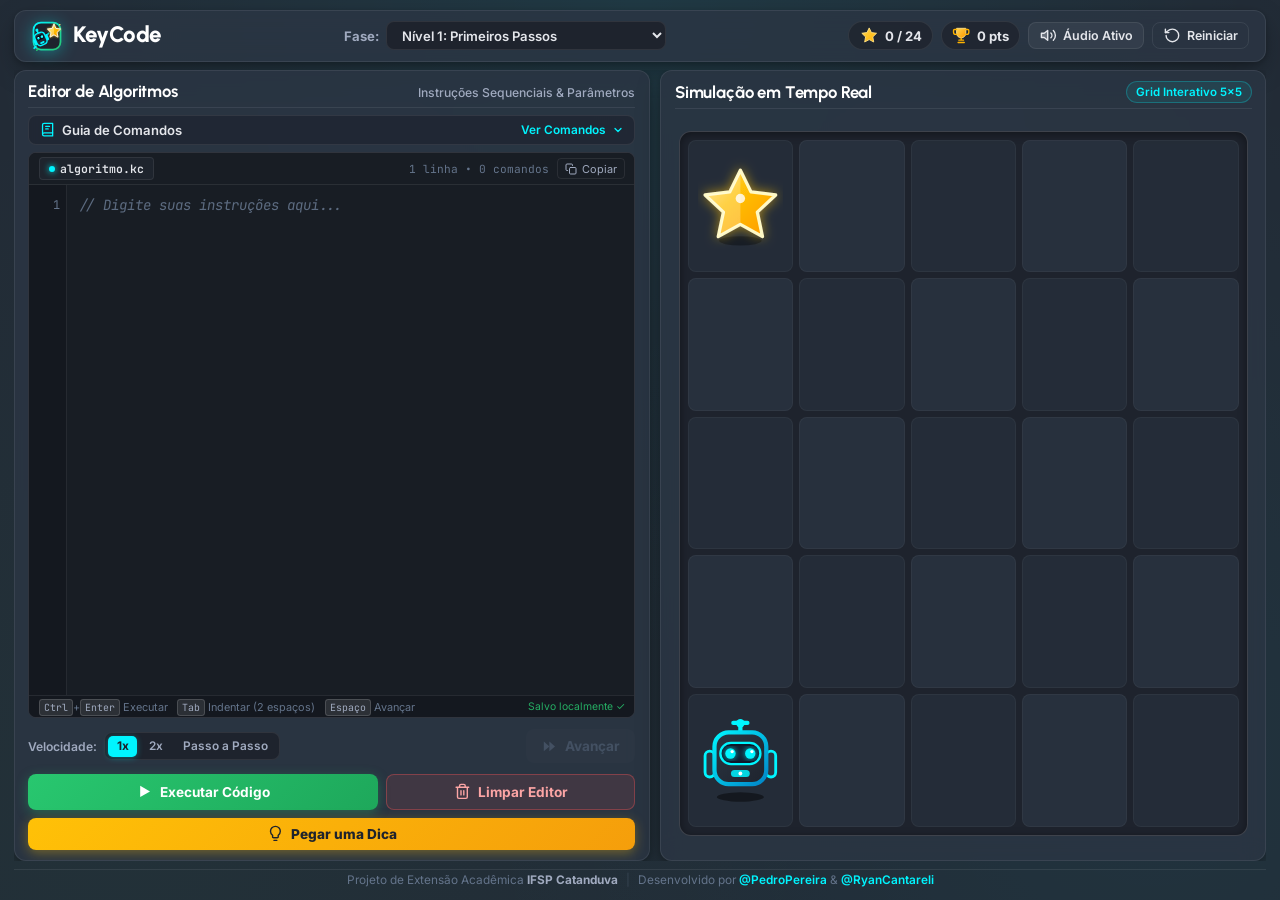
==== commit 4d8a41ec: "feat(ide,engine,levels): mini-IDE com realce de sintaxe, persistencia por fase, animacoes de combate" ====
--- a/index.html
+++ b/index.html
@@ -1,23 +1,27 @@
 <!DOCTYPE html>
 <html lang="pt-BR">
+
 <head>
     <meta charset="UTF-8">
     <meta name="viewport" content="width=device-width, initial-scale=1.0">
     <title>KeyCode | Plataforma Educacional de Programação</title>
-    
+
     <!-- Google Fonts: Urbanist (Títulos), Inter (Interface), JetBrains Mono (Código) -->
     <link rel="preconnect" href="https://fonts.googleapis.com">
     <link rel="preconnect" href="https://fonts.gstatic.com" crossorigin>
-    <link href="https://fonts.googleapis.com/css2?family=Inter:wght@400;500;600;700&family=JetBrains+Mono:wght@400;500;600;700&family=Urbanist:wght@600;700;800;900&display=swap" rel="stylesheet">
+    <link
+        href="https://fonts.googleapis.com/css2?family=Inter:wght@400;500;600;700&family=JetBrains+Mono:wght@400;500;600;700&family=Urbanist:wght@600;700;800;900&display=swap"
+        rel="stylesheet">
 
     <!-- Link para folha de estilos CSS -->
     <link rel="stylesheet" href="css/style.css">
 </head>
+
 <body>
 
     <!-- Container principal que centraliza o conteúdo do jogo -->
     <div class="main-container">
-        
+
         <!-- Cabeçalho da página & HUD Gamer Moderno -->
         <header class="app-header">
             <div class="brand">
@@ -38,61 +42,70 @@
                                 <stop offset="100%" stop-color="#FF8F00" />
                             </linearGradient>
                             <filter id="starGlowHeader" x="-30%" y="-30%" width="160%" height="160%">
-                                <feDropShadow dx="0" dy="0" stdDeviation="1" flood-color="#FFC107" flood-opacity="0.9"/>
+                                <feDropShadow dx="0" dy="0" stdDeviation="1" flood-color="#FFC107"
+                                    flood-opacity="0.9" />
                             </filter>
                         </defs>
 
                         <!-- Base Squircle Dark Slate com Borda Neon Ciano/Verde -->
-                        <rect x="2.5" y="2.5" width="27" height="27" rx="7.5" fill="#1E232D" stroke="url(#kcModernGradHeader)" stroke-width="1.75"/>
+                        <rect x="2.5" y="2.5" width="27" height="27" rx="7.5" fill="#1E232D"
+                            stroke="url(#kcModernGradHeader)" stroke-width="1.75" />
 
                         <!-- Trilha tática de mira e perseguição na diagonal -->
-                        <path d="M 13.5 17.5 L 19.5 11.5" stroke="#00F5FF" stroke-width="1.6" stroke-dasharray="2 2" stroke-linecap="round" stroke-opacity="0.8"/>
+                        <path d="M 13.5 17.5 L 19.5 11.5" stroke="#00F5FF" stroke-width="1.6" stroke-dasharray="2 2"
+                            stroke-linecap="round" stroke-opacity="0.8" />
 
                         <!-- Jatos de Propulsão Neon atrás do robô -->
-                        <line x1="4.8" y1="26.5" x2="3.2" y2="28.2" stroke="#00F5FF" stroke-width="1.8" stroke-linecap="round"/>
-                        <line x1="7.2" y1="28.8" x2="5.8" y2="30.2" stroke="#28C76F" stroke-width="1.5" stroke-linecap="round"/>
+                        <line x1="4.8" y1="26.5" x2="3.2" y2="28.2" stroke="#00F5FF" stroke-width="1.8"
+                            stroke-linecap="round" />
+                        <line x1="7.2" y1="28.8" x2="5.8" y2="30.2" stroke="#28C76F" stroke-width="1.5"
+                            stroke-linecap="round" />
 
                         <!-- Robô Protagonista (angulado na diagonal ~25° caçando a estrela) -->
                         <g transform="translate(10.5, 20.5) rotate(-24) translate(-10.5, -20.5)">
                             <!-- Antena cyber com emissor -->
-                            <line x1="10.5" y1="9.8" x2="10.5" y2="12.8" stroke="#00F5FF" stroke-width="1.6" stroke-linecap="round"/>
-                            <circle cx="10.5" cy="9.2" r="1.5" fill="#00F5FF"/>
+                            <line x1="10.5" y1="9.8" x2="10.5" y2="12.8" stroke="#00F5FF" stroke-width="1.6"
+                                stroke-linecap="round" />
+                            <circle cx="10.5" cy="9.2" r="1.5" fill="#00F5FF" />
 
                             <!-- Atuadores / Braços laterais -->
-                            <rect x="2.8" y="16.5" width="2.4" height="6.5" rx="1.2" fill="#00F5FF"/>
-                            <rect x="15.8" y="16.5" width="2.4" height="6.5" rx="1.2" fill="#00F5FF"/>
+                            <rect x="2.8" y="16.5" width="2.4" height="6.5" rx="1.2" fill="#00F5FF" />
+                            <rect x="15.8" y="16.5" width="2.4" height="6.5" rx="1.2" fill="#00F5FF" />
 
                             <!-- Chassi principal da cabeça -->
-                            <rect x="5.2" y="12.5" width="10.6" height="12.5" rx="3.5" fill="url(#botChassisHeader)" stroke="#00F5FF" stroke-width="1.5"/>
+                            <rect x="5.2" y="12.5" width="10.6" height="12.5" rx="3.5" fill="url(#botChassisHeader)"
+                                stroke="#00F5FF" stroke-width="1.5" />
 
                             <!-- Visor panorâmico escuro -->
-                            <rect x="6.5" y="14.8" width="8" height="4.8" rx="2.4" fill="#090E17"/>
+                            <rect x="6.5" y="14.8" width="8" height="4.8" rx="2.4" fill="#090E17" />
 
                             <!-- Olhos de LED Ciano (focados no canto superior direito) -->
-                            <circle cx="8.6" cy="17.2" r="1.3" fill="#00F5FF"/>
-                            <circle cx="12.4" cy="17.2" r="1.3" fill="#00F5FF"/>
-                            <circle cx="9" cy="16.7" r="0.5" fill="#ffffff"/>
-                            <circle cx="12.8" cy="16.7" r="0.5" fill="#ffffff"/>
+                            <circle cx="8.6" cy="17.2" r="1.3" fill="#00F5FF" />
+                            <circle cx="12.4" cy="17.2" r="1.3" fill="#00F5FF" />
+                            <circle cx="9" cy="16.7" r="0.5" fill="#ffffff" />
+                            <circle cx="12.8" cy="16.7" r="0.5" fill="#ffffff" />
 
                             <!-- Núcleo Reator de Energia Peitoral -->
-                            <rect x="8.2" y="21.8" width="4.6" height="1.8" rx="0.9" fill="#00F5FF"/>
+                            <rect x="8.2" y="21.8" width="4.6" height="1.8" rx="0.9" fill="#00F5FF" />
                         </g>
 
                         <!-- Estrela Dourada Conquistável (limpa, nítida e radiante) -->
                         <g filter="url(#starGlowHeader)">
-                            <path d="M 23 3.8 L 24.8 8.4 L 29.6 9 L 26 12.5 L 27 17.2 L 23 14.8 L 19 17.2 L 20 12.5 L 16.4 9 L 21.2 8.4 Z" fill="url(#starGoldHeader)" stroke="#FFFDE7" stroke-width="0.9" stroke-linejoin="round"/>
+                            <path
+                                d="M 23 3.8 L 24.8 8.4 L 29.6 9 L 26 12.5 L 27 17.2 L 23 14.8 L 19 17.2 L 20 12.5 L 16.4 9 L 21.2 8.4 Z"
+                                fill="url(#starGoldHeader)" stroke="#FFFDE7" stroke-width="0.9"
+                                stroke-linejoin="round" />
                             <!-- Brilho facetado suave no topo -->
-                            <path d="M 23 3.8 L 23 14.8 L 19 17.2 L 20 12.5 L 16.4 9 L 21.2 8.4 Z" fill="#ffffff" fill-opacity="0.3"/>
+                            <path d="M 23 3.8 L 23 14.8 L 19 17.2 L 20 12.5 L 16.4 9 L 21.2 8.4 Z" fill="#ffffff"
+                                fill-opacity="0.3" />
                         </g>
-                        <circle cx="28.8" cy="4.8" r="0.8" fill="#FFF176"/>
+                        <circle cx="28.8" cy="4.8" r="0.8" fill="#FFF176" />
                     </svg>
                 </div>
                 <h1>KeyCode</h1>
-                <span id="level-concept" class="concept-badge">Instruções Sequenciais</span>
             </div>
 
             <div class="header-level-section">
-                <p id="level-title">Nível 1: Primeiros Passos</p>
                 <div class="level-selector-container">
                     <label for="level-selector">Fase:</label>
                     <select id="level-selector">
@@ -112,43 +125,57 @@
                                     <stop offset="100%" stop-color="#FFB300" />
                                 </linearGradient>
                             </defs>
-                            <path d="M12 2.5L14.9 8.6L21.6 9.5L16.7 14.2L17.9 20.9L12 17.7L6.1 20.9L7.3 14.2L2.4 9.5L9.1 8.6L12 2.5Z" fill="url(#hudStarModernHeader)" stroke="#FFE082" stroke-width="1.2" stroke-linejoin="round"/>
+                            <path
+                                d="M12 2.5L14.9 8.6L21.6 9.5L16.7 14.2L17.9 20.9L12 17.7L6.1 20.9L7.3 14.2L2.4 9.5L9.1 8.6L12 2.5Z"
+                                fill="url(#hudStarModernHeader)" stroke="#FFE082" stroke-width="1.2"
+                                stroke-linejoin="round" />
                         </svg>
                     </span>
-                    <span id="total-stars-display">0 / 15</span>
+                    <span id="total-stars-display">0 / 24</span>
                 </div>
                 <div class="hud-pill" title="Pontuação acumulada">
                     <span class="hud-pill-icon kc-trophy-gold">
-                        <svg class="kc-icon kc-trophy" viewBox="0 0 24 24" fill="none" xmlns="http://www.w3.org/2000/svg">
+                        <svg class="kc-icon kc-trophy" viewBox="0 0 24 24" fill="none"
+                            xmlns="http://www.w3.org/2000/svg">
                             <defs>
                                 <linearGradient id="trophyModernHeader" x1="0%" y1="0%" x2="100%" y2="100%">
                                     <stop offset="0%" stop-color="#FFD54F" />
                                     <stop offset="100%" stop-color="#FF9800" />
                                 </linearGradient>
                             </defs>
-                            <path d="M6 3H18V9.5C18 12.8 15.3 15.5 12 15.5C8.7 15.5 6 12.8 6 9.5V3Z" fill="url(#trophyModernHeader)" stroke="#FFE082" stroke-width="1.2"/>
-                            <path d="M6 4.5H3.5C2.7 4.5 2 5.2 2 6V8C2 9.7 3.3 11 5 11H6.3" stroke="#FFB300" stroke-width="1.8" stroke-linecap="round"/>
-                            <path d="M18 4.5H20.5C21.3 4.5 22 5.2 22 6V8C22 9.7 20.7 11 19 11H17.7" stroke="#FFB300" stroke-width="1.8" stroke-linecap="round"/>
-                            <path d="M12 15.5V18.5M8 21.5H16M9 18.5H15" stroke="#FFB300" stroke-width="1.8" stroke-linecap="round"/>
+                            <path d="M6 3H18V9.5C18 12.8 15.3 15.5 12 15.5C8.7 15.5 6 12.8 6 9.5V3Z"
+                                fill="url(#trophyModernHeader)" stroke="#FFE082" stroke-width="1.2" />
+                            <path d="M6 4.5H3.5C2.7 4.5 2 5.2 2 6V8C2 9.7 3.3 11 5 11H6.3" stroke="#FFB300"
+                                stroke-width="1.8" stroke-linecap="round" />
+                            <path d="M18 4.5H20.5C21.3 4.5 22 5.2 22 6V8C22 9.7 20.7 11 19 11H17.7" stroke="#FFB300"
+                                stroke-width="1.8" stroke-linecap="round" />
+                            <path d="M12 15.5V18.5M8 21.5H16M9 18.5H15" stroke="#FFB300" stroke-width="1.8"
+                                stroke-linecap="round" />
                         </svg>
                     </span>
                     <span id="total-score-display">0 pts</span>
                 </div>
                 <button id="sound-toggle-btn" class="hud-btn" type="button" title="Ativar ou desativar efeitos sonoros">
                     <span class="btn-icon">
-                        <svg class="kc-icon kc-sound-on" viewBox="0 0 24 24" fill="none" stroke="currentColor" stroke-width="2" stroke-linecap="round" stroke-linejoin="round" xmlns="http://www.w3.org/2000/svg">
-                            <polygon points="11 5 6 9 2 9 2 15 6 15 11 19 11 5" fill="currentColor" fill-opacity="0.3"/>
-                            <path d="M15.54 8.46a5 5 0 0 1 0 7.07"/>
-                            <path d="M19.07 4.93a10 10 0 0 1 0 14.14"/>
+                        <svg class="kc-icon kc-sound-on" viewBox="0 0 24 24" fill="none" stroke="currentColor"
+                            stroke-width="2" stroke-linecap="round" stroke-linejoin="round"
+                            xmlns="http://www.w3.org/2000/svg">
+                            <polygon points="11 5 6 9 2 9 2 15 6 15 11 19 11 5" fill="currentColor"
+                                fill-opacity="0.3" />
+                            <path d="M15.54 8.46a5 5 0 0 1 0 7.07" />
+                            <path d="M19.07 4.93a10 10 0 0 1 0 14.14" />
                         </svg>
                     </span>
                     <span>Áudio Ativo</span>
                 </button>
-                <button id="reset-progress-btn" class="hud-btn hud-btn-outline" type="button" title="Reiniciar histórico e dados salvos">
+                <button id="reset-progress-btn" class="hud-btn hud-btn-outline" type="button"
+                    title="Reiniciar histórico e dados salvos">
                     <span class="btn-icon">
-                        <svg class="kc-icon kc-reset" viewBox="0 0 24 24" fill="none" stroke="currentColor" stroke-width="2" stroke-linecap="round" stroke-linejoin="round" xmlns="http://www.w3.org/2000/svg">
-                            <path d="M3 12a9 9 0 1 0 9-9 9.75 9.75 0 0 0-6.74 2.74L2 8"/>
-                            <polyline points="2 3 2 8 7 8"/>
+                        <svg class="kc-icon kc-reset" viewBox="0 0 24 24" fill="none" stroke="currentColor"
+                            stroke-width="2" stroke-linecap="round" stroke-linejoin="round"
+                            xmlns="http://www.w3.org/2000/svg">
+                            <path d="M3 12a9 9 0 1 0 9-9 9.75 9.75 0 0 0-6.74 2.74L2 8" />
+                            <polyline points="2 3 2 8 7 8" />
                         </svg>
                     </span>
                     <span>Reiniciar</span>
@@ -163,18 +190,20 @@
             <aside class="control-panel">
                 <div class="panel-header">
                     <h2>Editor de Algoritmos</h2>
-                    <span class="editor-subtitle">Escreva instruções para o robô</span>
-                </div>
-                
+                    <span id="level-concept" class="editor-subtitle">Escreva instruções para o robô</span>
+                </div>
+
                 <!-- Guia de Comandos com Accordion Retrátil -->
                 <details class="instructions-panel">
                     <summary class="instructions-header" title="Clique para abrir ou recolher o guia de comandos">
                         <div class="instructions-title-wrap">
                             <span class="panel-icon">
-                                <svg class="kc-icon kc-book" viewBox="0 0 24 24" fill="none" stroke="currentColor" stroke-width="2" stroke-linecap="round" stroke-linejoin="round" xmlns="http://www.w3.org/2000/svg">
-                                    <path d="M4 19.5A2.5 2.5 0 0 1 6.5 17H20"/>
-                                    <path d="M6.5 2H20v20H6.5A2.5 2.5 0 0 1 4 19.5v-15A2.5 2.5 0 0 1 6.5 2z"/>
-                                    <path d="M9 7h6M9 11h4"/>
+                                <svg class="kc-icon kc-book" viewBox="0 0 24 24" fill="none" stroke="currentColor"
+                                    stroke-width="2" stroke-linecap="round" stroke-linejoin="round"
+                                    xmlns="http://www.w3.org/2000/svg">
+                                    <path d="M4 19.5A2.5 2.5 0 0 1 6.5 17H20" />
+                                    <path d="M6.5 2H20v20H6.5A2.5 2.5 0 0 1 4 19.5v-15A2.5 2.5 0 0 1 6.5 2z" />
+                                    <path d="M9 7h6M9 11h4" />
                                 </svg>
                             </span>
                             <h3>Guia de Comandos</h3>
@@ -183,12 +212,16 @@
                             <span class="btn-text-closed">Ver Comandos</span>
                             <span class="btn-text-open">Recolher</span>
                             <span class="details-chevron">
-                                <svg viewBox="0 0 24 24" width="12" height="12" fill="none" stroke="currentColor" stroke-width="2.5" stroke-linecap="round" stroke-linejoin="round"><polyline points="6 9 12 15 18 9"></polyline></svg>
+                                <svg viewBox="0 0 24 24" width="12" height="12" fill="none" stroke="currentColor"
+                                    stroke-width="2.5" stroke-linecap="round" stroke-linejoin="round">
+                                    <polyline points="6 9 12 15 18 9"></polyline>
+                                </svg>
                             </span>
                         </div>
                     </summary>
                     <div class="instructions-content">
-                        <p class="instructions-intro">Guie o robô até a estrela amarela, desviando de barreiras e desativando drones com seu canhão laser.</p>
+                        <p class="instructions-intro">Guie o robô até a estrela amarela, desviando de barreiras e
+                            desativando drones com seu canhão laser.</p>
                         <ul>
                             <li><span>mover(n)</span>: Avança 'n' casas para frente.</li>
                             <li><span>virarDireita(n)</span>: Gira 90° à direita 'n' vezes.</li>
@@ -196,31 +229,58 @@
                             <li><span>atirarNaFrente()</span>: Destrói obstáculo/drone 1 casa à frente.</li>
                             <li><span>repetir(n) { ... }</span>: Laço para repetir comandos 'n' vezes.</li>
                         </ul>
-                        <p class="tip"><strong>Dica:</strong> Comandos com parâmetro vazio, como <code>mover()</code>, equivalem a 1 passo.</p>
+                        <p class="tip"><strong>Dica:</strong> Comandos com parâmetro vazio, como <code>mover()</code>,
+                            equivalem a 1 passo.</p>
                     </div>
                 </details>
 
-                <!-- Chips de Inserção Rápida (Apoio Pedagógico para digitação) -->
-                <div class="quick-chips-wrapper">
-                    <span class="quick-chips-title">Inserção Rápida:</span>
-                    <div class="quick-chips-list">
-                        <button type="button" class="quick-chip" data-insert="mover(1)">+ mover()</button>
-                        <button type="button" class="quick-chip" data-insert="virarDireita()">+ virarDireita()</button>
-                        <button type="button" class="quick-chip" data-insert="virarEsquerda()">+ virarEsquerda()</button>
-                        <button type="button" class="quick-chip" data-insert="atirarNaFrente()">+ atirarNaFrente()</button>
-                        <button type="button" class="quick-chip" data-insert="repetir(2) {\n  mover(1)\n}">+ repetir(2) { }</button>
-                    </div>
-                </div>
-
                 <!-- Banner de Erro de Sintaxe Amigável -->
                 <div id="syntax-error-banner" class="syntax-banner hidden"></div>
 
                 <!-- Status de Linha em Execução em Tempo Real -->
                 <div id="execution-status" class="execution-status hidden"></div>
 
-                <!-- Área de texto onde o aluno escreve o código -->
-                <div class="editor-container">
-                    <textarea id="code-editor" spellcheck="false" placeholder="// Digite seu código aqui:&#10;mover(4)&#10;virarDireita()&#10;mover(2)"></textarea>
+                <!-- Mini-IDE KeyCode: Editor com Gutter, Realce de Sintaxe e Rastreamento Visual -->
+                <div class="ide-wrapper">
+                    <div class="ide-header">
+                        <div class="ide-file-tab">
+                            <span class="tab-indicator"></span>
+                            <span class="tab-name">algoritmo.kc</span>
+                        </div>
+                        <div class="ide-header-tools">
+                            <span id="editor-line-count" class="ide-line-count">1 linha • 0 comandos</span>
+                            <button type="button" id="copy-code-btn" class="ide-tool-btn" title="Copiar código do editor">
+                                <svg class="kc-icon" viewBox="0 0 24 24" fill="none" stroke="currentColor" stroke-width="2" stroke-linecap="round" stroke-linejoin="round">
+                                    <rect x="9" y="9" width="13" height="13" rx="2" ry="2"></rect>
+                                    <path d="M5 15H4a2 2 0 0 1-2-2V4a2 2 0 0 1 2-2h9a2 2 0 0 1 2 2v1"></path>
+                                </svg>
+                                <span>Copiar</span>
+                            </button>
+                        </div>
+                    </div>
+
+                    <div class="editor-container" id="editor-container">
+                        <!-- Barra Lateral de Numeração de Linhas (Gutter) -->
+                        <div id="editor-gutter" class="editor-gutter" aria-hidden="true">
+                            <div class="gutter-line" data-line="1"><span class="gutter-num">1</span></div>
+                        </div>
+
+                        <!-- Área de Código (Destaque Visual + Textarea Sobreposto) -->
+                        <div class="editor-textarea-wrapper">
+                            <pre id="editor-highlight" class="editor-highlight" aria-hidden="true"><div id="active-line-bar" class="active-line-bar"></div><code id="editor-highlight-content"></code></pre>
+                            <textarea id="code-editor" spellcheck="false"
+                                placeholder="// Digite suas instruções aqui..."></textarea>
+                        </div>
+                    </div>
+
+                    <div class="ide-footer">
+                        <div class="ide-shortcuts">
+                            <span class="shortcut-pill"><kbd>Ctrl</kbd>+<kbd>Enter</kbd> Executar</span>
+                            <span class="shortcut-pill"><kbd>Tab</kbd> Indentar (2 espaços)</span>
+                            <span class="shortcut-pill"><kbd>Espaço</kbd> Avançar</span>
+                        </div>
+                        <span id="editor-save-status" class="editor-save-status">Salvo localmente ✓</span>
+                    </div>
                 </div>
 
                 <!-- Barra de Controle de Velocidade e Passo a Passo -->
@@ -228,47 +288,59 @@
                     <div class="speed-left">
                         <span class="speed-label">Velocidade:</span>
                         <div class="speed-buttons-group">
-                            <button type="button" class="speed-btn active" data-speed="normal" title="Velocidade normal">1x</button>
-                            <button type="button" class="speed-btn" data-speed="fast" title="Execução acelerada">2x</button>
-                            <button type="button" class="speed-btn" data-speed="step" title="Avançar comando por comando manualmente">Passo a Passo</button>
+                            <button type="button" class="speed-btn active" data-speed="normal"
+                                title="Velocidade normal">1x</button>
+                            <button type="button" class="speed-btn" data-speed="fast"
+                                title="Execução acelerada">2x</button>
+                            <button type="button" class="speed-btn" data-speed="step"
+                                title="Avançar comando por comando manualmente">Passo a Passo</button>
                         </div>
                     </div>
-                    <button type="button" id="step-button" class="btn btn-step" disabled title="Executar o próximo comando no modo Passo a Passo">
+                    <button type="button" id="step-button" class="btn btn-step" disabled
+                        title="Executar o próximo comando no modo Passo a Passo">
                         <span class="btn-icon">
-                            <svg class="kc-icon kc-step" viewBox="0 0 24 24" fill="currentColor" stroke="none" xmlns="http://www.w3.org/2000/svg">
-                                <polygon points="4 5 12 12 4 19"/>
-                                <polygon points="12 5 20 12 12 19"/>
+                            <svg class="kc-icon kc-step" viewBox="0 0 24 24" fill="currentColor" stroke="none"
+                                xmlns="http://www.w3.org/2000/svg">
+                                <polygon points="4 5 12 12 4 19" />
+                                <polygon points="12 5 20 12 12 19" />
                             </svg>
                         </span>
                         <span>Avançar</span>
                     </button>
                 </div>
-                
+
                 <!-- Botões de ação principais -->
                 <div class="button-grid">
                     <button id="run-button" class="btn btn-green">
                         <span class="btn-icon">
-                            <svg class="kc-icon kc-play" viewBox="0 0 24 24" fill="currentColor" stroke="none" xmlns="http://www.w3.org/2000/svg">
-                                <polygon points="6 4 20 12 6 20"/>
+                            <svg class="kc-icon kc-play" viewBox="0 0 24 24" fill="currentColor" stroke="none"
+                                xmlns="http://www.w3.org/2000/svg">
+                                <polygon points="6 4 20 12 6 20" />
                             </svg>
                         </span>
                         <span>Executar Código</span>
                     </button>
                     <button id="reset-button" class="btn btn-red">
                         <span class="btn-icon">
-                            <svg class="kc-icon kc-clear" viewBox="0 0 24 24" fill="none" stroke="currentColor" stroke-width="2" stroke-linecap="round" stroke-linejoin="round" xmlns="http://www.w3.org/2000/svg">
-                                <path d="M3 6h18M19 6v14a2 2 0 0 1-2 2H7a2 2 0 0 1-2-2V6M8 6V4a2 2 0 0 1 2-2h4a2 2 0 0 1 2 2v2"/>
-                                <line x1="10" y1="11" x2="10" y2="17"/>
-                                <line x1="14" y1="11" x2="14" y2="17"/>
+                            <svg class="kc-icon kc-clear" viewBox="0 0 24 24" fill="none" stroke="currentColor"
+                                stroke-width="2" stroke-linecap="round" stroke-linejoin="round"
+                                xmlns="http://www.w3.org/2000/svg">
+                                <path
+                                    d="M3 6h18M19 6v14a2 2 0 0 1-2 2H7a2 2 0 0 1-2-2V6M8 6V4a2 2 0 0 1 2-2h4a2 2 0 0 1 2 2v2" />
+                                <line x1="10" y1="11" x2="10" y2="17" />
+                                <line x1="14" y1="11" x2="14" y2="17" />
                             </svg>
                         </span>
                         <span>Limpar Editor</span>
                     </button>
                     <button id="hint-button" class="btn btn-yellow btn-full">
                         <span class="btn-icon">
-                            <svg class="kc-icon kc-hint" viewBox="0 0 24 24" fill="none" stroke="currentColor" stroke-width="2" stroke-linecap="round" stroke-linejoin="round" xmlns="http://www.w3.org/2000/svg">
-                                <path d="M9 18h6M10 22h4"/>
-                                <path d="M12 2a7 7 0 0 0-7 7c0 2.38 1.19 4.47 3 5.74V17a1 1 0 0 0 1 1h6a1 1 0 0 0 1-1v-2.26c1.81-1.27 3-3.36 3-5.74a7 7 0 0 0-7-7z"/>
+                            <svg class="kc-icon kc-hint" viewBox="0 0 24 24" fill="none" stroke="currentColor"
+                                stroke-width="2" stroke-linecap="round" stroke-linejoin="round"
+                                xmlns="http://www.w3.org/2000/svg">
+                                <path d="M9 18h6M10 22h4" />
+                                <path
+                                    d="M12 2a7 7 0 0 0-7 7c0 2.38 1.19 4.47 3 5.74V17a1 1 0 0 0 1 1h6a1 1 0 0 0 1-1v-2.26c1.81-1.27 3-3.36 3-5.74a7 7 0 0 0-7-7z" />
                             </svg>
                         </span>
                         <span>Pegar uma Dica</span>
@@ -291,9 +363,10 @@
 
         <!-- Rodapé compacto da página -->
         <footer class="footer">
-            <span>Projeto de Extensão Acadêmica <strong>IFSP Catanduva</strong> &bull; Escola Mario Florence</span>
+            <span>Projeto de Extensão Acadêmica <strong>IFSP Catanduva</strong></span>
             <span class="footer-divider">|</span>
-            <span>Desenvolvido por <a href="https://github.com/PedroPereiraAst" target="_blank">@PedroPereira</a> &amp; <a href="https://github.com/RyanCantareli" target="_blank">@RyanCantareli</a></span>
+            <span>Desenvolvido por <a href="https://github.com/PedroPereiraAst" target="_blank">@PedroPereira</a> &amp;
+                <a href="https://github.com/RyanAguiiarr" target="_blank">@RyanCantareli</a></span>
         </footer>
     </div>
 
@@ -313,9 +386,11 @@
     <div id="hint-box" class="modal">
         <h2 class="modal-title-hint">
             <span class="modal-hint-icon">
-                <svg class="kc-icon kc-hint" viewBox="0 0 24 24" fill="none" stroke="currentColor" stroke-width="2" stroke-linecap="round" stroke-linejoin="round" xmlns="http://www.w3.org/2000/svg">
-                    <path d="M9 18h6M10 22h4"/>
-                    <path d="M12 2a7 7 0 0 0-7 7c0 2.38 1.19 4.47 3 5.74V17a1 1 0 0 0 1 1h6a1 1 0 0 0 1-1v-2.26c1.81-1.27 3-3.36 3-5.74a7 7 0 0 0-7-7z"/>
+                <svg class="kc-icon kc-hint" viewBox="0 0 24 24" fill="none" stroke="currentColor" stroke-width="2"
+                    stroke-linecap="round" stroke-linejoin="round" xmlns="http://www.w3.org/2000/svg">
+                    <path d="M9 18h6M10 22h4" />
+                    <path
+                        d="M12 2a7 7 0 0 0-7 7c0 2.38 1.19 4.47 3 5.74V17a1 1 0 0 0 1 1h6a1 1 0 0 0 1-1v-2.26c1.81-1.27 3-3.36 3-5.74a7 7 0 0 0-7-7z" />
                 </svg>
             </span>
             <span>Dica Pedagógica</span>
@@ -327,4 +402,5 @@
     <!-- Script Principal como Módulo ES6 -->
     <script type="module" src="js/main.js"></script>
 </body>
-</html>
+
+</html>
--- a/css/style.css
+++ b/css/style.css
@@ -20,7 +20,7 @@
     --bg-secondary: #2B3643;
     --bg-code: #1E232D;
     --bg-hover: #334050;
-    
+
     /* Acentos Vívidos & Gamificação */
     --brand-cyan: #00F5FF;
     --brand-cyan-dim: rgba(0, 245, 255, 0.15);
@@ -35,7 +35,7 @@
     --accent-yellow-hover: #e0a800;
     --accent-yellow-glow: rgba(255, 193, 7, 0.35);
     --accent-blue: #38bdf8;
-    
+
     /* Cores de Texto */
     --text-primary: #E4E6EB;
     --text-secondary: #A0AABF;
@@ -57,13 +57,16 @@
 }
 
 /* --- RESET & FUNDAÇÃO --- */
-*, *::before, *::after {
+*,
+*::before,
+*::after {
     box-sizing: border-box;
     margin: 0;
     padding: 0;
 }
 
-html, body {
+html,
+body {
     height: 100vh;
     height: 100dvh;
     margin: 0;
@@ -80,7 +83,7 @@
 /* Fundo Atmosférico Moderno: Dark Slate com Ambient Glow Neon sutil */
 body {
     background-color: var(--bg-primary);
-    background-image: 
+    background-image:
         radial-gradient(circle at 50% 0%, rgba(0, 245, 255, 0.07) 0%, transparent 60%),
         radial-gradient(circle at 10% 90%, rgba(40, 199, 111, 0.04) 0%, transparent 50%),
         radial-gradient(circle at 90% 85%, rgba(0, 245, 255, 0.04) 0%, transparent 50%);
@@ -119,7 +122,9 @@
     justify-content: space-between;
     gap: 0.75rem;
     flex-shrink: 0;
-    flex-wrap: wrap;
+    flex-wrap: nowrap;
+    min-height: 52px;
+    box-sizing: border-box;
     transition: border-color 0.25s ease;
 }
 
@@ -159,46 +164,26 @@
     line-height: 1;
 }
 
-.concept-badge {
-    background: var(--brand-cyan-dim);
-    color: var(--brand-cyan);
-    border: 1px solid var(--border-cyan);
-    padding: 0.22rem 0.65rem;
-    border-radius: var(--radius-pill);
-    font-size: 0.75rem;
-    font-weight: 600;
-    letter-spacing: 0.02em;
-    display: inline-flex;
-    align-items: center;
+.header-level-section {
+    display: flex;
+    align-items: center;
+    gap: 0.5rem;
+    flex-shrink: 1;
+    min-width: 0;
+}
+
+.level-selector-container {
+    display: flex;
+    align-items: center;
+    gap: 0.45rem;
+    min-width: 0;
+}
+
+.level-selector-container label {
+    font-size: 0.82rem;
+    font-weight: 700;
+    color: var(--text-secondary);
     white-space: nowrap;
-}
-
-.header-level-section {
-    display: flex;
-    align-items: center;
-    gap: 0.85rem;
-    flex-shrink: 0;
-}
-
-#level-title {
-    font-family: var(--font-title);
-    font-weight: 700;
-    font-size: 0.95rem;
-    color: var(--text-primary);
-    margin: 0;
-    white-space: nowrap;
-}
-
-.level-selector-container {
-    display: flex;
-    align-items: center;
-    gap: 0.45rem;
-}
-
-.level-selector-container label {
-    font-size: 0.8rem;
-    font-weight: 600;
-    color: var(--text-secondary);
 }
 
 #level-selector {
@@ -206,13 +191,14 @@
     color: var(--text-primary);
     border: 1px solid var(--border-subtle);
     border-radius: var(--radius-sm);
-    padding: 0.28rem 0.65rem;
+    padding: 0.3rem 0.65rem;
     font-family: var(--font-ui);
     font-size: 0.82rem;
     font-weight: 600;
     cursor: pointer;
     outline: none;
     transition: all 0.2s ease;
+    max-width: 280px;
 }
 
 #level-selector:hover {
@@ -338,13 +324,16 @@
 .control-panel::-webkit-scrollbar {
     width: 5px;
 }
+
 .control-panel::-webkit-scrollbar-track {
     background: transparent;
 }
+
 .control-panel::-webkit-scrollbar-thumb {
     background: rgba(255, 255, 255, 0.15);
     border-radius: 4px;
 }
+
 .control-panel::-webkit-scrollbar-thumb:hover {
     background: rgba(255, 255, 255, 0.25);
 }
@@ -435,6 +424,7 @@
 .instructions-panel[open] .btn-text-closed {
     display: none;
 }
+
 .instructions-panel:not([open]) .btn-text-open {
     display: none;
 }
@@ -493,54 +483,6 @@
     color: var(--accent-yellow);
 }
 
-/* Pílulas de Inserção Rápida (Quick Chips) */
-.quick-chips-wrapper {
-    display: flex;
-    align-items: center;
-    gap: 0.45rem;
-    flex-wrap: wrap;
-    flex-shrink: 0;
-    padding: 0.15rem 0;
-}
-
-.quick-chips-title {
-    font-size: 0.75rem;
-    font-weight: 600;
-    color: var(--text-secondary);
-    white-space: nowrap;
-}
-
-.quick-chips-list {
-    display: flex;
-    flex-wrap: wrap;
-    gap: 0.35rem;
-}
-
-.quick-chip {
-    background: rgba(0, 245, 255, 0.06);
-    border: 1px solid rgba(0, 245, 255, 0.18);
-    color: var(--brand-cyan);
-    font-family: var(--font-code);
-    font-size: 0.74rem;
-    font-weight: 600;
-    padding: 0.2rem 0.5rem;
-    border-radius: 6px;
-    cursor: pointer;
-    transition: all 0.18s ease;
-    white-space: nowrap;
-}
-
-.quick-chip:hover {
-    background: rgba(0, 245, 255, 0.15);
-    border-color: var(--brand-cyan);
-    transform: translateY(-1px);
-    box-shadow: 0 2px 8px rgba(0, 245, 255, 0.2);
-}
-
-.quick-chip:active {
-    transform: translateY(0);
-}
-
 /* Banners de Notificação (Sintaxe e Execução) */
 .syntax-banner {
     background: rgba(234, 84, 85, 0.12);
@@ -555,7 +497,8 @@
     flex-shrink: 0;
 }
 
-.syntax-banner.hidden, .execution-status.hidden {
+.syntax-banner.hidden,
+.execution-status.hidden {
     display: none !important;
 }
 
@@ -575,56 +518,333 @@
 }
 
 /* =============================================================================
-   EDITOR DE CÓDIGO (ESTILO IDE MODERNA / DARK THEME)
+   MINI-IDE & EDITOR DE CÓDIGO (Realce de Sintaxe, Gutter e Linha Ativa)
    ============================================================================= */
-.editor-container {
+.ide-wrapper {
     flex: 1 1 0;
-    min-height: 110px;
-    position: relative;
+    min-height: 140px;
+    display: flex;
+    flex-direction: column;
     border-radius: var(--radius-sm);
     overflow: hidden;
     background: var(--bg-code);
     border: 1px solid var(--border-subtle);
+    box-shadow: inset 0 1px 3px rgba(0, 0, 0, 0.4);
     transition: border-color 0.25s ease, box-shadow 0.25s ease;
 }
 
-.editor-container:focus-within {
+.ide-wrapper:focus-within {
     border-color: var(--brand-cyan);
-    box-shadow: 0 0 0 2px var(--brand-cyan-dim);
+    box-shadow: 0 0 0 1px var(--brand-cyan), 0 0 15px rgba(0, 245, 255, 0.15);
+}
+
+.ide-header {
+    display: flex;
+    align-items: center;
+    justify-content: space-between;
+    background: #181d24;
+    border-bottom: 1px solid var(--border-subtle);
+    padding: 0.25rem 0.6rem;
+    font-size: 0.72rem;
+    flex-shrink: 0;
+    user-select: none;
+    -webkit-user-select: none;
+}
+
+.ide-file-tab {
+    display: inline-flex;
+    align-items: center;
+    gap: 0.35rem;
+    background: #1e242d;
+    padding: 0.2rem 0.55rem;
+    border-radius: 4px;
+    border: 1px solid rgba(255, 255, 255, 0.08);
+    color: var(--text-primary);
+    font-family: var(--font-code);
+    font-weight: 600;
+}
+
+.tab-indicator {
+    width: 6px;
+    height: 6px;
+    border-radius: 50%;
+    background: var(--brand-cyan);
+    box-shadow: 0 0 6px var(--brand-cyan);
+}
+
+.ide-header-tools {
+    display: flex;
+    align-items: center;
+    gap: 0.5rem;
+}
+
+.ide-line-count {
+    color: var(--text-muted);
+    font-family: var(--font-code);
+    font-size: 0.7rem;
+}
+
+.ide-tool-btn {
+    background: transparent;
+    border: 1px solid var(--border-subtle);
+    color: var(--text-secondary);
+    border-radius: 4px;
+    padding: 0.15rem 0.45rem;
+    font-size: 0.68rem;
+    font-family: var(--font-ui);
+    cursor: pointer;
+    display: inline-flex;
+    align-items: center;
+    gap: 0.3rem;
+    transition: all 0.2s ease;
+}
+
+.ide-tool-btn svg {
+    width: 12px;
+    height: 12px;
+}
+
+.ide-tool-btn:hover {
+    background: var(--bg-hover);
+    color: var(--brand-cyan);
+    border-color: var(--brand-cyan-dim);
+}
+
+.editor-container {
+    flex: 1 1 0;
+    min-height: 0;
+    display: flex;
+    position: relative;
+    overflow: hidden;
+    background: #181d24;
+}
+
+.editor-gutter {
+    width: 38px;
+    flex-shrink: 0;
+    background: #14181f;
+    border-right: 1px solid var(--border-subtle);
+    padding: 8px 0;
+    box-sizing: border-box;
+    overflow: hidden;
+    user-select: none;
+    -webkit-user-select: none;
+}
+
+.gutter-line {
+    height: 24px;
+    line-height: 24px;
+    padding-right: 6px;
+    text-align: right;
+    font-family: var(--font-code);
+    font-size: 0.75rem;
+    color: var(--text-muted);
+    box-sizing: border-box;
+    display: flex;
+    align-items: center;
+    justify-content: flex-end;
+    gap: 3px;
+    transition: background-color 0.15s ease, color 0.15s ease;
+}
+
+.gutter-line.line-active {
+    background: rgba(0, 245, 255, 0.22);
+    color: var(--brand-cyan);
+    font-weight: 700;
+    box-shadow: inset 2px 0 0 var(--brand-cyan);
+}
+
+.gutter-line.line-active::before {
+    content: '▶';
+    font-size: 0.6rem;
+    color: var(--brand-cyan);
+    margin-right: 2px;
+}
+
+.editor-textarea-wrapper {
+    position: relative;
+    flex: 1 1 0;
+    height: 100%;
+    min-width: 0;
+    overflow: hidden;
+}
+
+.editor-highlight {
+    position: absolute;
+    top: 0;
+    left: 0;
+    right: 0;
+    bottom: 0;
+    margin: 0;
+    padding: 8px 12px;
+    box-sizing: border-box;
+    font-family: var(--font-code);
+    font-size: 0.88rem;
+    line-height: 24px;
+    letter-spacing: normal;
+    white-space: pre;
+    tab-size: 2;
+    -moz-tab-size: 2;
+    overflow: hidden;
+    pointer-events: none;
+    background: transparent;
+    color: #e2e8f0;
+    -webkit-font-smoothing: antialiased;
+    -moz-osx-font-smoothing: grayscale;
+    z-index: 1;
+}
+
+#editor-highlight-content {
+    font-family: inherit;
+    font-size: inherit;
+    line-height: inherit;
+    letter-spacing: inherit;
+    white-space: inherit;
+    display: inline-block;
+    min-width: 100%;
+}
+
+.active-line-bar {
+    position: absolute;
+    left: 0;
+    right: 0;
+    height: 24px;
+    background: linear-gradient(90deg, rgba(0, 245, 255, 0.18) 0%, rgba(0, 245, 255, 0.03) 75%, transparent 100%);
+    border-left: 3px solid var(--brand-cyan);
+    box-shadow: 0 0 10px rgba(0, 245, 255, 0.18);
+    pointer-events: none;
+    z-index: 0;
+    display: none;
+    transition: top 0.1s ease;
 }
 
 #code-editor {
+    position: absolute;
+    top: 0;
+    left: 0;
     width: 100%;
     height: 100%;
+    margin: 0;
+    padding: 8px 12px;
+    box-sizing: border-box;
+    font-family: var(--font-code);
+    font-size: 0.88rem;
+    line-height: 24px;
+    letter-spacing: normal;
+    white-space: pre;
+    tab-size: 2;
+    -moz-tab-size: 2;
     border: none;
     outline: none;
     background: transparent;
-    color: #f8fafc;
-    font-family: var(--font-code);
-    font-size: 0.88rem;
-    line-height: 1.6;
-    padding: 0.65rem 0.75rem;
+    color: transparent;
+    caret-color: var(--brand-cyan);
     resize: none;
-    box-sizing: border-box;
-    white-space: pre;
-    overflow-y: auto;
+    overflow: auto;
+    z-index: 2;
+    -webkit-font-smoothing: antialiased;
+    -moz-osx-font-smoothing: grayscale;
+}
+
+#code-editor::selection {
+    background: rgba(0, 245, 255, 0.28);
+    color: transparent;
+}
+
+#code-editor::placeholder {
+    color: #64748b;
+    opacity: 0.9;
+    font-style: italic;
+    line-height: 24px;
 }
 
 #code-editor::-webkit-scrollbar {
     width: 5px;
-}
+    height: 5px;
+}
+
+#code-editor::-webkit-scrollbar-track {
+    background: rgba(0, 0, 0, 0.15);
+}
+
 #code-editor::-webkit-scrollbar-thumb {
-    background: rgba(255, 255, 255, 0.2);
+    background: rgba(255, 255, 255, 0.18);
     border-radius: 4px;
 }
+
 #code-editor::-webkit-scrollbar-thumb:hover {
-    background: rgba(255, 255, 255, 0.35);
-}
-
-#code-editor::placeholder {
+    background: rgba(0, 245, 255, 0.35);
+}
+
+/* Tokens de Sintaxe */
+.tok-cmd {
+    color: #00F5FF;
+    font-weight: 600;
+    text-shadow: 0 0 8px rgba(0, 245, 255, 0.35);
+}
+
+.tok-kw {
+    color: #c084fc;
+    font-weight: 600;
+}
+
+.tok-num {
+    color: #facc15;
+    font-weight: 600;
+}
+
+.tok-comment {
+    color: #64748b;
+    font-style: italic;
+}
+
+.tok-string {
+    color: #4ade80;
+}
+
+.tok-punct {
     color: #94a3b8;
-    opacity: 0.95;
-    font-style: italic;
+}
+
+.ide-footer {
+    display: flex;
+    align-items: center;
+    justify-content: space-between;
+    background: #14181f;
+    border-top: 1px solid var(--border-subtle);
+    padding: 0.22rem 0.6rem;
+    font-size: 0.68rem;
+    color: var(--text-muted);
+    flex-shrink: 0;
+    user-select: none;
+    -webkit-user-select: none;
+}
+
+.ide-shortcuts {
+    display: flex;
+    align-items: center;
+    gap: 0.6rem;
+}
+
+.shortcut-pill kbd {
+    background: rgba(255, 255, 255, 0.1);
+    border: 1px solid rgba(255, 255, 255, 0.15);
+    border-radius: 3px;
+    padding: 0.05rem 0.25rem;
+    font-family: var(--font-code);
+    font-size: 0.62rem;
+    color: var(--text-secondary);
+}
+
+.editor-save-status {
+    color: #28C76F;
+    font-size: 0.65rem;
+    font-family: var(--font-ui);
+    display: inline-flex;
+    align-items: center;
+    gap: 0.25rem;
+    opacity: 0.85;
+    transition: opacity 0.3s ease;
 }
 
 /* =============================================================================
@@ -776,6 +996,7 @@
     color: #ffffff;
     box-shadow: 0 3px 12px var(--accent-green-glow);
 }
+
 .btn-green:hover:not(:disabled) {
     background: linear-gradient(135deg, #30d979 0%, #22b563 100%);
     box-shadow: 0 5px 18px var(--accent-green-glow);
@@ -787,6 +1008,7 @@
     color: #fca5a5;
     box-shadow: none;
 }
+
 .btn-red:hover:not(:disabled) {
     background: linear-gradient(135deg, var(--accent-red) 0%, #c5393a 100%);
     color: #ffffff;
@@ -800,6 +1022,7 @@
     font-weight: 800;
     box-shadow: 0 3px 12px var(--accent-yellow-glow);
 }
+
 .btn-yellow:hover:not(:disabled) {
     background: linear-gradient(135deg, #ffd54f 0%, #ffb300 100%);
     box-shadow: 0 5px 18px var(--accent-yellow-glow);
@@ -810,6 +1033,7 @@
     color: #ffffff;
     box-shadow: 0 3px 12px rgba(6, 182, 212, 0.35);
 }
+
 .btn-teal:hover:not(:disabled) {
     background: linear-gradient(135deg, #22d3ee 0%, #06b6d4 100%);
     box-shadow: 0 5px 18px rgba(6, 182, 212, 0.45);
@@ -825,6 +1049,7 @@
     background: #334155;
     color: #ffffff;
 }
+
 .btn-gray:hover:not(:disabled) {
     background: #475569;
 }
@@ -935,7 +1160,10 @@
 /* =============================================================================
    PERSONAGENS & ENTIDADES DO TABULEIRO
    ============================================================================= */
-#robot, #goal, .wall, .enemy {
+#robot,
+#goal,
+.wall,
+.enemy {
     width: 82%;
     height: 82%;
     display: flex;
@@ -947,7 +1175,10 @@
     z-index: 2;
 }
 
-#robot svg, #goal svg, .wall svg, .enemy svg {
+#robot svg,
+#goal svg,
+.wall svg,
+.enemy svg {
     width: 100%;
     height: 100%;
 }
@@ -964,10 +1195,13 @@
 }
 
 @keyframes goalPulseModern {
-    0%, 100% {
+
+    0%,
+    100% {
         transform: scale(1);
         filter: drop-shadow(0 0 6px rgba(255, 193, 7, 0.5));
     }
+
     50% {
         transform: scale(1.08);
         filter: drop-shadow(0 0 14px rgba(255, 193, 7, 0.85));
@@ -980,41 +1214,291 @@
 }
 
 @keyframes enemyHover {
-    0%, 100% {
+
+    0%,
+    100% {
         transform: translateY(0);
     }
+
     50% {
         transform: translateY(-3px);
     }
 }
 
-/* Flash de Laser do Canhão */
-.laser-flash {
+/* =============================================================================
+   MECÂNICA DE TIRO & EFEITOS DE ENERGIA LASER
+   ============================================================================= */
+
+/* Recuo mecânico suave do Robô ao disparar (eixo local do canhão) */
+#robot.robot-firing svg {
+    animation: robotRecoil 0.22s cubic-bezier(0.12, 0.9, 0.25, 1);
+}
+
+@keyframes robotRecoil {
+    0% {
+        transform: translateY(0);
+    }
+    30% {
+        transform: translateY(6px);
+    }
+    100% {
+        transform: translateY(0);
+    }
+}
+
+/* Projétil Laser de Alta Energia (Voa da célula do robô até o alvo) */
+.laser-bolt {
+    position: absolute;
+    top: 50%;
+    left: 50%;
+    width: 6px;
+    height: 34px;
+    border-radius: 999px;
+    background: linear-gradient(180deg, #FFFFFF 0%, #00F5FF 55%, rgba(0, 245, 255, 0.1) 100%);
+    box-shadow: 0 0 10px #00F5FF, 0 0 22px rgba(0, 245, 255, 0.85);
+    z-index: 18;
+    pointer-events: none;
+    transform-origin: center center;
+}
+
+/* Trajetória de voo do projétil por direção */
+.laser-bolt.dir-0 {
+    animation: laserBoltUp 0.16s cubic-bezier(0.2, 0.7, 0.4, 1) forwards;
+}
+
+.laser-bolt.dir-1 {
+    animation: laserBoltRight 0.16s cubic-bezier(0.2, 0.7, 0.4, 1) forwards;
+}
+
+.laser-bolt.dir-2 {
+    animation: laserBoltDown 0.16s cubic-bezier(0.2, 0.7, 0.4, 1) forwards;
+}
+
+.laser-bolt.dir-3 {
+    animation: laserBoltLeft 0.16s cubic-bezier(0.2, 0.7, 0.4, 1) forwards;
+}
+
+@keyframes laserBoltUp {
+    0% {
+        transform: translate(-50%, -50%) scaleY(0.4);
+        opacity: 1;
+    }
+    100% {
+        transform: translate(-50%, calc(-50% - 100% - 6px)) scaleY(1);
+        opacity: 0.95;
+    }
+}
+
+@keyframes laserBoltRight {
+    0% {
+        transform: translate(-50%, -50%) rotate(90deg) scaleY(0.4);
+        opacity: 1;
+    }
+    100% {
+        transform: translate(calc(-50% + 100% + 6px), -50%) rotate(90deg) scaleY(1);
+        opacity: 0.95;
+    }
+}
+
+@keyframes laserBoltDown {
+    0% {
+        transform: translate(-50%, -50%) rotate(180deg) scaleY(0.4);
+        opacity: 1;
+    }
+    100% {
+        transform: translate(-50%, calc(-50% + 100% + 6px)) rotate(180deg) scaleY(1);
+        opacity: 0.95;
+    }
+}
+
+@keyframes laserBoltLeft {
+    0% {
+        transform: translate(-50%, -50%) rotate(270deg) scaleY(0.4);
+        opacity: 1;
+    }
+    100% {
+        transform: translate(calc(-50% - 100% - 6px), -50%) rotate(270deg) scaleY(1);
+        opacity: 0.95;
+    }
+}
+
+/* Impacto e Desintegração de Inimigo Drone (Restrito estritamente à célula alvo) */
+.enemy-explosion-fx {
     position: absolute;
     inset: 0;
-    background: radial-gradient(circle, #00F5FF 0%, rgba(0, 245, 255, 0.4) 60%, transparent 100%);
-    border-radius: 8px;
-    z-index: 8;
     pointer-events: none;
-    animation: laserFlashAnim 0.35s ease-out forwards;
-}
-
-@keyframes laserFlashAnim {
-    0% { opacity: 0; transform: scale(0.6); }
-    50% { opacity: 1; transform: scale(1.1); }
-    100% { opacity: 0; transform: scale(1); }
-}
-
-/* Vibração de Colisão */
-.robot-collision-shake {
+    z-index: 12;
+    display: flex;
+    align-items: center;
+    justify-content: center;
+}
+
+.enemy-explosion-fx::before {
+    content: '';
+    position: absolute;
+    width: 82%;
+    height: 82%;
+    border-radius: 50%;
+    background: radial-gradient(circle, #FFFFFF 0%, #00F5FF 45%, rgba(255, 82, 82, 0.5) 75%, transparent 100%);
+    animation: enemyExplosionFlash 0.35s ease-out forwards;
+}
+
+.enemy-explosion-fx::after {
+    content: '';
+    position: absolute;
+    width: 90%;
+    height: 90%;
+    border-radius: 50%;
+    border: 2px solid #00F5FF;
+    box-shadow: 0 0 16px #00F5FF, inset 0 0 10px #00F5FF;
+    animation: enemyExplosionShockwave 0.35s ease-out forwards;
+}
+
+@keyframes enemyExplosionFlash {
+    0% {
+        transform: scale(0.2);
+        opacity: 1;
+    }
+    40% {
+        transform: scale(1.15);
+        opacity: 0.95;
+    }
+    100% {
+        transform: scale(0.5);
+        opacity: 0;
+    }
+}
+
+@keyframes enemyExplosionShockwave {
+    0% {
+        transform: scale(0.3);
+        opacity: 1;
+    }
+    100% {
+        transform: scale(1.4);
+        opacity: 0;
+    }
+}
+
+/* Drone Inimigo sendo Destruído: Desintegração e Dissolução */
+.enemy.enemy-destroyed {
+    animation: enemyDisintegrate 0.32s cubic-bezier(0.2, 0.8, 0.2, 1) forwards !important;
+    pointer-events: none;
+}
+
+@keyframes enemyDisintegrate {
+    0% {
+        transform: scale(1) rotate(0deg);
+        filter: brightness(1);
+        opacity: 1;
+    }
+    30% {
+        transform: scale(1.2) rotate(15deg);
+        filter: brightness(3) drop-shadow(0 0 16px #00F5FF);
+        opacity: 1;
+    }
+    100% {
+        transform: scale(0.1) rotate(60deg);
+        filter: brightness(2) drop-shadow(0 0 20px #FF5252);
+        opacity: 0;
+    }
+}
+
+/* Impacto em Parede: Ricochete de Faíscas */
+.wall-impact-fx {
+    position: absolute;
+    inset: 0;
+    pointer-events: none;
+    z-index: 12;
+    display: flex;
+    align-items: center;
+    justify-content: center;
+}
+
+.wall-impact-fx::after {
+    content: '';
+    width: 65%;
+    height: 65%;
+    border-radius: 50%;
+    background: radial-gradient(circle, #FFFFFF 0%, #00F5FF 45%, transparent 75%);
+    box-shadow: 0 0 16px #00F5FF;
+    animation: wallImpactAnim 0.25s ease-out forwards;
+}
+
+@keyframes wallImpactAnim {
+    0% {
+        transform: scale(0.2);
+        opacity: 1;
+    }
+    50% {
+        transform: scale(1.1);
+        opacity: 0.9;
+    }
+    100% {
+        transform: scale(0.7);
+        opacity: 0;
+    }
+}
+
+/* Dissipação do Feixe no Ar / Vazio */
+.laser-fizzle-fx {
+    position: absolute;
+    inset: 0;
+    pointer-events: none;
+    z-index: 12;
+    display: flex;
+    align-items: center;
+    justify-content: center;
+}
+
+.laser-fizzle-fx::after {
+    content: '';
+    width: 35%;
+    height: 35%;
+    border-radius: 50%;
+    background: radial-gradient(circle, #00F5FF 0%, transparent 70%);
+    box-shadow: 0 0 12px #00F5FF;
+    animation: laserFizzleAnim 0.22s ease-out forwards;
+}
+
+@keyframes laserFizzleAnim {
+    0% {
+        transform: scale(0.4);
+        opacity: 0.85;
+    }
+    100% {
+        transform: scale(1.2);
+        opacity: 0;
+    }
+}
+
+/* Vibração de Colisão (Aplicada no SVG interno para manter o chassi rotacionado) */
+#robot.robot-collision-shake svg {
     animation: collisionShake 0.45s cubic-bezier(0.36, 0.07, 0.19, 0.97) both;
 }
 
 @keyframes collisionShake {
-    10%, 90% { transform: translate3d(-2px, 0, 0); }
-    20%, 80% { transform: translate3d(3px, 0, 0); }
-    30%, 50%, 70% { transform: translate3d(-4px, 0, 0); }
-    40%, 60% { transform: translate3d(4px, 0, 0); }
+
+    10%,
+    90% {
+        transform: translate3d(-2px, 0, 0);
+    }
+
+    20%,
+    80% {
+        transform: translate3d(3px, 0, 0);
+    }
+
+    30%,
+    50%,
+    70% {
+        transform: translate3d(-4px, 0, 0);
+    }
+
+    40%,
+    60% {
+        transform: translate3d(4px, 0, 0);
+    }
 }
 
 /* =============================================================================
@@ -1079,9 +1563,11 @@
 .modal-title.text-green-500 .modal-title-text {
     color: var(--accent-green);
 }
+
 .modal-title.text-red-500 .modal-title-text {
     color: var(--accent-red);
 }
+
 .modal-title.text-orange-500 .modal-title-text {
     color: #fb923c;
 }
@@ -1114,9 +1600,19 @@
 }
 
 @keyframes starBounce {
-    0% { transform: scale(0.3); opacity: 0; }
-    80% { transform: scale(1.15); }
-    100% { transform: scale(1); opacity: 1; }
+    0% {
+        transform: scale(0.3);
+        opacity: 0;
+    }
+
+    80% {
+        transform: scale(1.15);
+    }
+
+    100% {
+        transform: scale(1);
+        opacity: 1;
+    }
 }
 
 .star-icon-wrapper.empty svg {
@@ -1247,29 +1743,129 @@
    RESPONSIVIDADE (TELAS MENORES & MOBILE)
    ============================================================================= */
 @media (max-width: 960px) {
-    html, body {
+    html,
+    body {
         overflow-y: auto;
         height: auto;
     }
 
     .main-container {
         height: auto;
+        min-height: 100vh;
         overflow: visible;
         padding: 0.75rem;
     }
 
     .game-layout {
-        grid-template-columns: 1fr;
+        display: flex;
+        flex-direction: column;
         height: auto;
         overflow: visible;
+        gap: 0.75rem;
+    }
+
+    .control-panel,
+    .game-area {
+        height: auto;
+        min-height: auto;
+        overflow: visible;
     }
 
     .grid-wrapper {
-        min-height: 380px;
+        min-height: 320px;
     }
 
     #grid-container {
-        max-width: 440px;
-        max-height: 440px;
-    }
-}
+        max-width: 380px;
+        max-height: 380px;
+        width: 100%;
+    }
+}
+
+@media (max-width: 860px) {
+    .hud-btn span:not(.btn-icon) {
+        display: none;
+    }
+
+    .hud-btn {
+        padding: 0.28rem 0.5rem;
+    }
+
+    #level-selector {
+        max-width: 190px;
+    }
+}
+
+@media (max-width: 640px) {
+    .app-header {
+        flex-wrap: wrap;
+        min-height: auto;
+        padding: 0.5rem 0.75rem;
+        gap: 0.5rem;
+    }
+
+    .brand {
+        flex: 0 0 auto;
+    }
+
+    .header-level-section {
+        flex: 1 1 auto;
+        justify-content: flex-end;
+        min-width: 0;
+    }
+
+    .level-selector-container {
+        width: 100%;
+        justify-content: flex-end;
+    }
+
+    #level-selector {
+        max-width: 210px;
+        width: auto;
+        font-size: 0.8rem;
+        padding: 0.25rem 0.5rem;
+    }
+
+    .level-selector-container label {
+        font-size: 0.78rem;
+    }
+
+    .hud-panel {
+        flex: 1 0 100%;
+        justify-content: space-between;
+        padding-top: 0.35rem;
+        border-top: 1px solid rgba(255, 255, 255, 0.08);
+        gap: 0.35rem;
+    }
+
+    .hud-pill {
+        padding: 0.25rem 0.5rem;
+        font-size: 0.75rem;
+    }
+
+    .hud-btn {
+        padding: 0.25rem 0.5rem;
+    }
+
+    .editor-subtitle {
+        display: none;
+    }
+
+    .speed-control-bar {
+        flex-wrap: wrap;
+        gap: 0.4rem;
+    }
+
+    .speed-left {
+        flex-wrap: wrap;
+    }
+
+    .btn-step {
+        width: 100%;
+        justify-content: center;
+    }
+
+    .button-grid {
+        grid-template-columns: 1fr;
+    }
+}
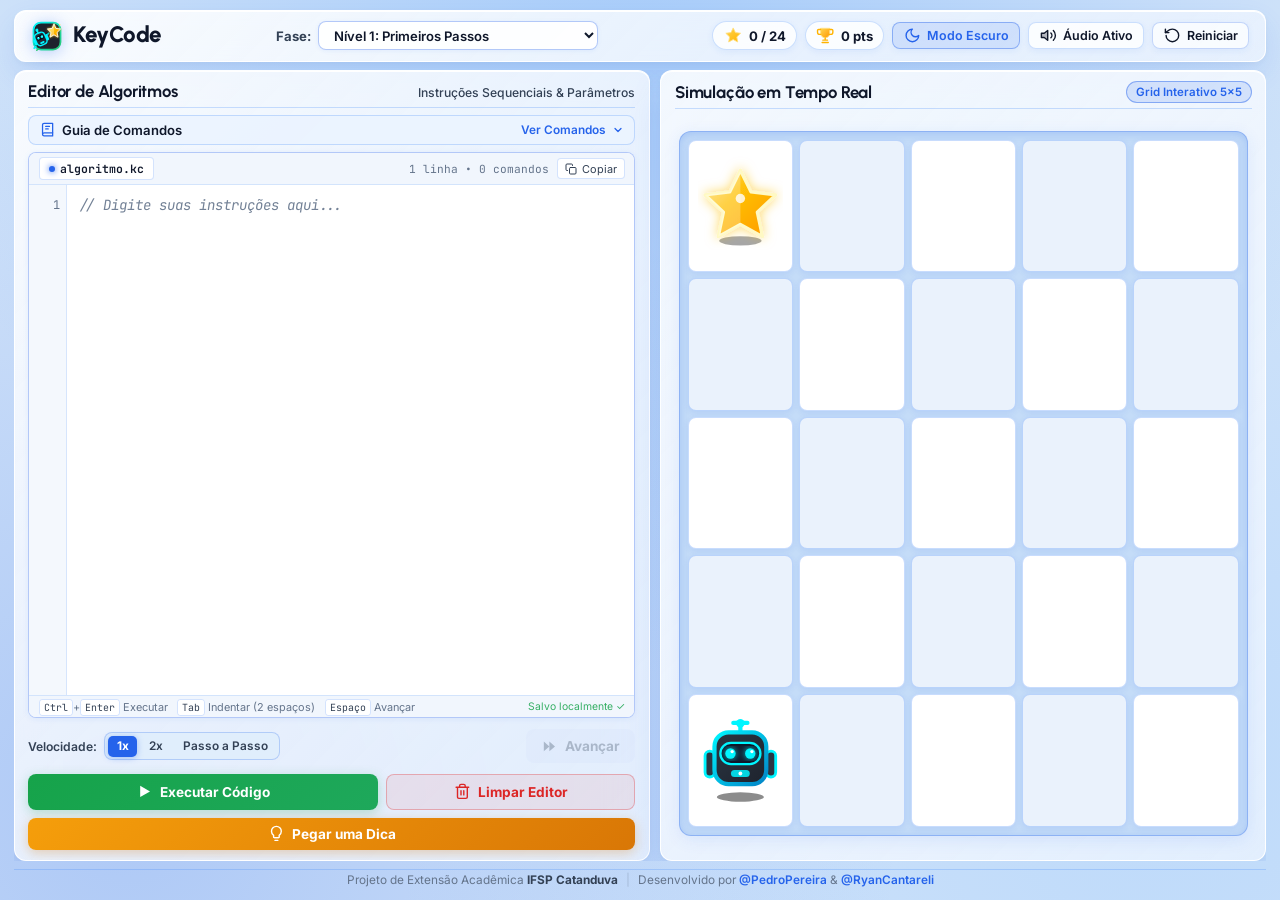
==== commit c1f3b656: "feat(theme,ui): alternancia entre modo claro e escuro, persistencia e refinamentos visuais" ====
--- a/index.html
+++ b/index.html
@@ -14,7 +14,26 @@
         rel="stylesheet">
 
     <!-- Link para folha de estilos CSS -->
-    <link rel="stylesheet" href="css/style.css">
+    <link rel="stylesheet" href="css/style.css?v=20260928_aero_blue">
+
+    <!-- Anti-FOUC: Aplica o tema salvo imediatamente antes do primeiro render -->
+    <script>
+        (function() {
+            try {
+                const urlParams = new URLSearchParams(window.location.search);
+                const themeParam = urlParams.get('theme');
+                const saved = themeParam || localStorage.getItem('keycode_theme_preference');
+                const prefersLight = window.matchMedia && window.matchMedia('(prefers-color-scheme: light)').matches;
+                if (saved === 'light' || (!saved && prefersLight)) {
+                    document.documentElement.setAttribute('data-theme', 'light');
+                    document.documentElement.classList.add('light-theme');
+                    document.addEventListener('DOMContentLoaded', () => {
+                        if (document.body) document.body.classList.add('light-theme');
+                    });
+                }
+            } catch (e) {}
+        })();
+    </script>
 </head>
 
 <body>
@@ -155,6 +174,22 @@
                     </span>
                     <span id="total-score-display">0 pts</span>
                 </div>
+                <button id="theme-toggle-btn" class="hud-btn" type="button" title="Alternar entre modo claro e escuro">
+                    <span class="btn-icon">
+                        <svg class="kc-icon kc-sun" viewBox="0 0 24 24" fill="none" stroke="currentColor" stroke-width="2" stroke-linecap="round" stroke-linejoin="round" xmlns="http://www.w3.org/2000/svg">
+                            <circle cx="12" cy="12" r="4"/>
+                            <path d="M12 2v2"/>
+                            <path d="M12 20v2"/>
+                            <path d="m4.93 4.93 1.41 1.41"/>
+                            <path d="m17.66 17.66 1.41 1.41"/>
+                            <path d="M2 12h2"/>
+                            <path d="M20 12h2"/>
+                            <path d="m6.34 17.66-1.41 1.41"/>
+                            <path d="m19.07 4.93-1.41 1.41"/>
+                        </svg>
+                    </span>
+                    <span id="theme-toggle-text">Modo Claro</span>
+                </button>
                 <button id="sound-toggle-btn" class="hud-btn" type="button" title="Ativar ou desativar efeitos sonoros">
                     <span class="btn-icon">
                         <svg class="kc-icon kc-sound-on" viewBox="0 0 24 24" fill="none" stroke="currentColor"
--- a/css/style.css
+++ b/css/style.css
@@ -54,6 +54,110 @@
     --radius-md: 12px;
     --radius-lg: 16px;
     --radius-pill: 9999px;
+
+    /* Painéis e Superfícies (Dark Mode Default) */
+    --bg-panel: rgba(43, 54, 67, 0.85);
+    --bg-card: rgba(30, 35, 45, 0.75);
+    --bg-modal: rgba(43, 54, 67, 0.96);
+    --bg-btn: rgba(255, 255, 255, 0.05);
+    --bg-btn-hover: rgba(255, 255, 255, 0.1);
+    --bg-instructions: rgba(30, 35, 45, 0.65);
+
+    /* Mini-IDE */
+    --ide-bg: #181d24;
+    --ide-header: #181d24;
+    --ide-tab: #1e242d;
+    --ide-gutter: #14181f;
+    --ide-footer: #14181f;
+    --ide-text: #e2e8f0;
+
+    /* Grid do Jogo (Dark Mode: Tabuleiro Robusto com Contraste & Bordas Nítidas) */
+    --grid-bg: #181d24;
+    --grid-border: rgba(255, 255, 255, 0.14);
+    --grid-cell-odd: #222b36;
+    --grid-cell-even: #283442;
+    --grid-cell-border: rgba(255, 255, 255, 0.08);
+    --grid-cell-hover: rgba(0, 245, 255, 0.15);
+    --grid-cell-shadow: inset 0 1px 0 rgba(255, 255, 255, 0.05);
+
+    /* Tokens de Sintaxe */
+    --tok-cmd: #00F5FF;
+    --tok-kw: #c084fc;
+    --tok-num: #facc15;
+    --tok-comment: #64748b;
+    --tok-string: #4ade80;
+    --tok-punct: #94a3b8;
+}
+
+/* =============================================================================
+   VARIÁVEIS DO TEMA CLARO (Aero Blue EdTech Light Mode - Frutiger Sky Glass)
+   ============================================================================= */
+body.light-theme,
+[data-theme="light"] {
+    /* Paleta Base Light Mode (Aero Sky Blue / Clean High-Contrast Glass) */
+    --bg-primary: #D4E5F9;
+    --bg-secondary: #FFFFFF;
+    --bg-code: #FFFFFF;
+    --bg-hover: #C5DCF7;
+    --bg-panel: rgba(255, 255, 255, 0.78);
+    --bg-card: rgba(240, 247, 255, 0.88);
+    --bg-modal: rgba(255, 255, 255, 0.98);
+    --bg-btn: rgba(37, 99, 235, 0.10);
+    --bg-btn-hover: rgba(37, 99, 235, 0.20);
+    --bg-instructions: rgba(235, 244, 255, 0.94);
+
+    /* Acentos Vívidos & Gamificação Adaptados para Alto Contraste */
+    --brand-cyan: #2563EB;
+    --brand-cyan-dim: rgba(37, 99, 235, 0.14);
+    --brand-cyan-glow: rgba(37, 99, 235, 0.32);
+    --accent-green: #16A34A;
+    --accent-green-hover: #15803D;
+    --accent-green-glow: rgba(22, 163, 74, 0.25);
+    --accent-red: #DC2626;
+    --accent-red-hover: #B91C1C;
+    --accent-red-glow: rgba(220, 38, 38, 0.25);
+    --accent-yellow: #D97706;
+    --accent-yellow-hover: #B45309;
+    --accent-yellow-glow: rgba(217, 119, 6, 0.25);
+    --accent-blue: #1D4ED8;
+
+    /* Cores de Texto */
+    --text-primary: #0F172A;
+    --text-secondary: #334155;
+    --text-muted: #64748B;
+    --text-white: #0F172A;
+
+    /* Bordas & Sombras */
+    --border-subtle: rgba(59, 130, 246, 0.25);
+    --border-medium: rgba(37, 99, 235, 0.35);
+    --border-cyan: rgba(37, 99, 235, 0.45);
+    --card-shadow: 0 12px 32px -4px rgba(37, 99, 235, 0.14), 0 2px 8px rgba(15, 23, 42, 0.05);
+    --glow-subtle: 0 0 22px rgba(59, 130, 246, 0.22);
+
+    /* Mini-IDE */
+    --ide-bg: #FFFFFF;
+    --ide-header: #E8F2FD;
+    --ide-tab: #FFFFFF;
+    --ide-gutter: #EFF6FE;
+    --ide-footer: #E8F2FD;
+    --ide-text: #0F172A;
+
+    /* Grid do Jogo (Light Mode: Bandeja Azul-Gelo Marcante com Blocos Brancos Nítidos) */
+    --grid-bg: #C4DCF8;
+    --grid-border: rgba(37, 99, 235, 0.35);
+    --grid-cell-odd: #FFFFFF;
+    --grid-cell-even: #EAF2FC;
+    --grid-cell-border: rgba(59, 130, 246, 0.28);
+    --grid-cell-hover: rgba(37, 99, 235, 0.22);
+    --grid-cell-shadow: 0 2px 6px rgba(37, 99, 235, 0.10);
+
+    /* Tokens de Sintaxe */
+    --tok-cmd: #1D4ED8;
+    --tok-kw: #7C3AED;
+    --tok-num: #D97706;
+    --tok-comment: #64748B;
+    --tok-string: #16A34A;
+    --tok-punct: #334155;
 }
 
 /* --- RESET & FUNDAÇÃO --- */
@@ -110,7 +214,7 @@
    CABEÇALHO & HUD GAMER MODERNO
    ============================================================================= */
 .app-header {
-    background: rgba(43, 54, 67, 0.85);
+    background: var(--bg-panel);
     backdrop-filter: blur(12px);
     -webkit-backdrop-filter: blur(12px);
     border: 1px solid var(--border-subtle);
@@ -125,7 +229,7 @@
     flex-wrap: nowrap;
     min-height: 52px;
     box-sizing: border-box;
-    transition: border-color 0.25s ease;
+    transition: background-color 0.25s ease, border-color 0.25s ease, box-shadow 0.25s ease;
 }
 
 .brand {
@@ -224,7 +328,7 @@
 }
 
 .hud-pill {
-    background: rgba(30, 35, 45, 0.75);
+    background: var(--bg-card);
     border: 1px solid var(--border-subtle);
     padding: 0.28rem 0.65rem;
     border-radius: var(--radius-pill);
@@ -235,6 +339,7 @@
     font-weight: 700;
     color: var(--text-primary);
     white-space: nowrap;
+    transition: background-color 0.25s ease, border-color 0.25s ease, color 0.25s ease;
 }
 
 .hud-pill-icon {
@@ -251,7 +356,7 @@
 }
 
 .hud-btn {
-    background: rgba(255, 255, 255, 0.05);
+    background: var(--bg-btn);
     color: var(--text-primary);
     border: 1px solid var(--border-subtle);
     border-radius: var(--radius-sm);
@@ -267,7 +372,7 @@
 }
 
 .hud-btn:hover {
-    background: rgba(255, 255, 255, 0.1);
+    background: var(--bg-btn-hover);
     border-color: var(--border-medium);
     transform: translateY(-1px);
 }
@@ -304,7 +409,7 @@
    COLUNA ESQUERDA: PAINEL DE CONTROLE & EDITOR DE CÓDIGO
    ============================================================================= */
 .control-panel {
-    background: rgba(43, 54, 67, 0.85);
+    background: var(--bg-panel);
     backdrop-filter: blur(12px);
     -webkit-backdrop-filter: blur(12px);
     border: 1px solid var(--border-subtle);
@@ -319,6 +424,7 @@
     box-sizing: border-box;
     overflow-y: auto;
     overflow-x: hidden;
+    transition: background-color 0.25s ease, border-color 0.25s ease, box-shadow 0.25s ease;
 }
 
 .control-panel::-webkit-scrollbar {
@@ -364,7 +470,7 @@
 
 /* Guia de Comandos Retrátil */
 .instructions-panel {
-    background: rgba(30, 35, 45, 0.65);
+    background: var(--bg-instructions);
     border: 1px solid var(--border-subtle);
     border-radius: var(--radius-sm);
     flex-shrink: 0;
@@ -527,10 +633,10 @@
     flex-direction: column;
     border-radius: var(--radius-sm);
     overflow: hidden;
-    background: var(--bg-code);
+    background: var(--ide-bg);
     border: 1px solid var(--border-subtle);
     box-shadow: inset 0 1px 3px rgba(0, 0, 0, 0.4);
-    transition: border-color 0.25s ease, box-shadow 0.25s ease;
+    transition: border-color 0.25s ease, box-shadow 0.25s ease, background-color 0.25s ease;
 }
 
 .ide-wrapper:focus-within {
@@ -542,23 +648,24 @@
     display: flex;
     align-items: center;
     justify-content: space-between;
-    background: #181d24;
+    background: var(--ide-header);
     border-bottom: 1px solid var(--border-subtle);
     padding: 0.25rem 0.6rem;
     font-size: 0.72rem;
     flex-shrink: 0;
     user-select: none;
     -webkit-user-select: none;
+    transition: background-color 0.25s ease, border-color 0.25s ease;
 }
 
 .ide-file-tab {
     display: inline-flex;
     align-items: center;
     gap: 0.35rem;
-    background: #1e242d;
+    background: var(--ide-tab);
     padding: 0.2rem 0.55rem;
     border-radius: 4px;
-    border: 1px solid rgba(255, 255, 255, 0.08);
+    border: 1px solid var(--border-subtle);
     color: var(--text-primary);
     font-family: var(--font-code);
     font-weight: 600;
@@ -616,19 +723,20 @@
     display: flex;
     position: relative;
     overflow: hidden;
-    background: #181d24;
+    background: var(--ide-bg);
 }
 
 .editor-gutter {
     width: 38px;
     flex-shrink: 0;
-    background: #14181f;
+    background: var(--ide-gutter);
     border-right: 1px solid var(--border-subtle);
     padding: 8px 0;
     box-sizing: border-box;
     overflow: hidden;
     user-select: none;
     -webkit-user-select: none;
+    transition: background-color 0.25s ease, border-color 0.25s ease;
 }
 
 .gutter-line {
@@ -810,7 +918,7 @@
     display: flex;
     align-items: center;
     justify-content: space-between;
-    background: #14181f;
+    background: var(--ide-footer);
     border-top: 1px solid var(--border-subtle);
     padding: 0.22rem 0.6rem;
     font-size: 0.68rem;
@@ -818,6 +926,7 @@
     flex-shrink: 0;
     user-select: none;
     -webkit-user-select: none;
+    transition: background-color 0.25s ease, border-color 0.25s ease;
 }
 
 .ide-shortcuts {
@@ -1063,7 +1172,7 @@
    COLUNA DIREITA: ÁREA DO JOGO & TABULEIRO 5x5
    ============================================================================= */
 .game-area {
-    background: rgba(43, 54, 67, 0.85);
+    background: var(--bg-panel);
     backdrop-filter: blur(12px);
     -webkit-backdrop-filter: blur(12px);
     border: 1px solid var(--border-subtle);
@@ -1077,6 +1186,7 @@
     min-height: 0;
     box-sizing: border-box;
     overflow: hidden;
+    transition: background-color 0.25s ease, border-color 0.25s ease, box-shadow 0.25s ease;
 }
 
 .game-area-header {
@@ -1098,7 +1208,7 @@
 }
 
 .grid-badge {
-    background: rgba(0, 245, 255, 0.08);
+    background: var(--brand-cyan-dim);
     color: var(--brand-cyan);
     border: 1px solid var(--border-cyan);
     padding: 0.18rem 0.55rem;
@@ -1127,34 +1237,37 @@
     aspect-ratio: 1 / 1;
     display: grid;
     gap: 6px;
-    background: var(--bg-code);
-    border: 1.5px solid var(--border-medium);
+    background: var(--grid-bg);
+    border: 1.5px solid var(--grid-border);
     border-radius: var(--radius-md);
     padding: 8px;
     box-sizing: border-box;
     box-shadow: inset 0 2px 10px rgba(0, 0, 0, 0.4);
+    transition: background-color 0.25s ease, border-color 0.25s ease, box-shadow 0.25s ease;
 }
 
 /* Células do Grid */
 .grid-cell {
-    background: rgba(43, 54, 67, 0.55);
-    border: 1px solid rgba(255, 255, 255, 0.04);
+    background: var(--grid-cell-odd);
+    border: 1px solid var(--grid-cell-border);
     border-radius: 8px;
     display: flex;
     align-items: center;
     justify-content: center;
     position: relative;
     box-sizing: border-box;
-    transition: background-color 0.2s ease;
+    box-shadow: var(--grid-cell-shadow);
+    transition: background-color 0.2s ease, border-color 0.2s ease, box-shadow 0.2s ease;
 }
 
 .grid-cell:nth-child(even) {
-    background: rgba(43, 54, 67, 0.75);
+    background: var(--grid-cell-even);
 }
 
 .grid-cell:hover {
-    background: rgba(0, 245, 255, 0.08);
-    border-color: rgba(0, 245, 255, 0.15);
+    background: var(--grid-cell-hover);
+    border-color: var(--brand-cyan);
+    box-shadow: 0 0 10px var(--brand-cyan-glow);
 }
 
 /* =============================================================================
@@ -1510,7 +1623,7 @@
     top: 50%;
     left: 50%;
     transform: translate(-50%, -50%) scale(0.92);
-    background: rgba(43, 54, 67, 0.96);
+    background: var(--bg-modal);
     backdrop-filter: blur(16px);
     -webkit-backdrop-filter: blur(16px);
     border: 1.5px solid var(--border-medium);
@@ -1868,4 +1981,548 @@
     .button-grid {
         grid-template-columns: 1fr;
     }
-}+
+    body.light-theme .hud-panel {
+        border-top-color: rgba(0, 0, 0, 0.08);
+    }
+}
+
+/* =============================================================================
+   REGRAS ESPECÍFICAS DO TEMA CLARO (Aero Blue EdTech Light Mode)
+   ============================================================================= */
+
+/* Transições suaves ao alternar o tema */
+body,
+.app-header,
+.control-panel,
+.game-area,
+.hud-pill,
+.hud-btn,
+.ide-wrapper,
+.ide-header,
+.ide-footer,
+.editor-gutter,
+.editor-container,
+#grid-container,
+.grid-cell,
+.modal {
+    transition: background-color 0.25s ease, border-color 0.25s ease, color 0.25s ease, box-shadow 0.25s ease;
+}
+
+body.light-theme,
+[data-theme="light"] body {
+    background-color: var(--bg-primary);
+    background-image:
+        radial-gradient(circle at 50% -10%, rgba(96, 165, 250, 0.40) 0%, transparent 65%),
+        radial-gradient(circle at 10% 90%, rgba(37, 99, 235, 0.22) 0%, transparent 55%),
+        radial-gradient(circle at 90% 85%, rgba(147, 197, 253, 0.35) 0%, transparent 55%);
+    color: var(--text-primary);
+}
+
+body.light-theme .app-header {
+    background: linear-gradient(135deg, rgba(255, 255, 255, 0.88) 0%, rgba(240, 246, 255, 0.72) 100%);
+    backdrop-filter: blur(20px);
+    -webkit-backdrop-filter: blur(20px);
+    border: 1px solid rgba(255, 255, 255, 0.95);
+    box-shadow: 0 12px 30px -4px rgba(37, 99, 235, 0.14), 0 2px 8px rgba(15, 23, 42, 0.04), inset 0 1px 0 rgba(255, 255, 255, 1);
+}
+
+body.light-theme .brand h1 {
+    color: var(--text-white);
+}
+
+body.light-theme .level-selector-container label {
+    color: var(--text-secondary);
+}
+
+body.light-theme #level-selector {
+    background-color: rgba(255, 255, 255, 0.90);
+    color: var(--text-primary);
+    border: 1px solid var(--border-medium);
+    box-shadow: 0 1px 4px rgba(37, 99, 235, 0.08);
+}
+
+body.light-theme #level-selector:hover {
+    border-color: var(--brand-cyan);
+    box-shadow: 0 0 0 2px var(--brand-cyan-dim);
+}
+
+body.light-theme #level-selector:focus {
+    border-color: var(--brand-cyan);
+    box-shadow: 0 0 0 2px var(--brand-cyan-dim);
+}
+
+body.light-theme #level-selector option {
+    background-color: #ffffff;
+    color: var(--text-primary);
+}
+
+body.light-theme .hud-pill {
+    background: rgba(255, 255, 255, 0.82);
+    border: 1px solid var(--border-subtle);
+    color: var(--text-primary);
+    box-shadow: 0 2px 6px rgba(37, 99, 235, 0.08);
+}
+
+body.light-theme .hud-btn {
+    background: rgba(255, 255, 255, 0.82);
+    color: var(--text-primary);
+    border: 1px solid var(--border-subtle);
+    box-shadow: 0 2px 6px rgba(37, 99, 235, 0.08);
+}
+
+body.light-theme .hud-btn:hover {
+    background: #2563EB;
+    border-color: #1D4ED8;
+    color: #ffffff;
+    transform: translateY(-1px);
+    box-shadow: 0 4px 12px rgba(37, 99, 235, 0.28);
+}
+
+body.light-theme .hud-btn.theme-light-active {
+    background: rgba(37, 99, 235, 0.12);
+    color: #2563EB;
+    border-color: rgba(37, 99, 235, 0.40);
+}
+
+body.light-theme .hud-btn-outline {
+    background: rgba(255, 255, 255, 0.70);
+    border-color: rgba(37, 99, 235, 0.25);
+}
+
+body.light-theme .hud-btn-outline:hover {
+    border-color: var(--accent-red);
+    color: var(--accent-red);
+    background: rgba(220, 38, 38, 0.08);
+}
+
+body.light-theme .control-panel,
+body.light-theme .game-area {
+    background: linear-gradient(135deg, rgba(255, 255, 255, 0.85) 0%, rgba(240, 246, 255, 0.70) 100%);
+    backdrop-filter: blur(20px);
+    -webkit-backdrop-filter: blur(20px);
+    border: 1px solid rgba(255, 255, 255, 0.95);
+    box-shadow: 0 16px 36px -4px rgba(37, 99, 235, 0.16), 0 2px 8px rgba(15, 23, 42, 0.04), inset 0 1px 0 rgba(255, 255, 255, 1);
+}
+
+body.light-theme .panel-header,
+body.light-theme .game-area-header {
+    border-bottom-color: var(--border-subtle);
+}
+
+body.light-theme .panel-header h2,
+body.light-theme .game-area-header h3 {
+    color: var(--text-white);
+}
+
+body.light-theme .editor-subtitle {
+    color: var(--text-secondary);
+}
+
+body.light-theme .control-panel::-webkit-scrollbar-thumb {
+    background: rgba(37, 99, 235, 0.2);
+    border-radius: 4px;
+}
+
+body.light-theme .control-panel::-webkit-scrollbar-thumb:hover {
+    background: rgba(37, 99, 235, 0.35);
+}
+
+body.light-theme .instructions-panel {
+    background: var(--bg-instructions);
+    border-color: var(--border-subtle);
+}
+
+body.light-theme .instructions-panel[open] {
+    border-color: var(--border-medium);
+}
+
+body.light-theme .instructions-header {
+    color: var(--text-primary);
+}
+
+body.light-theme .instructions-header:hover {
+    background: rgba(37, 99, 235, 0.05);
+}
+
+body.light-theme .instructions-header h3 {
+    color: var(--text-primary);
+}
+
+body.light-theme .instructions-content {
+    border-top-color: var(--border-subtle);
+    color: var(--text-secondary);
+}
+
+body.light-theme .instructions-panel li span {
+    font-weight: 700;
+    color: var(--brand-cyan);
+    background: var(--brand-cyan-dim);
+    border: 1px solid rgba(37, 99, 235, 0.22);
+}
+
+body.light-theme .instructions-panel .tip {
+    color: var(--text-muted);
+}
+
+body.light-theme .instructions-panel .tip code {
+    font-weight: 700;
+    color: var(--accent-yellow);
+    background: rgba(217, 119, 6, 0.1);
+    padding: 0.1rem 0.35rem;
+    border-radius: 4px;
+}
+
+body.light-theme .ide-wrapper {
+    background: #ffffff;
+    border-color: var(--border-medium);
+    box-shadow: 0 1px 6px rgba(37, 99, 235, 0.08);
+}
+
+body.light-theme .ide-wrapper:focus-within {
+    border-color: var(--brand-cyan);
+    box-shadow: 0 0 0 1px var(--brand-cyan), 0 0 15px var(--brand-cyan-dim);
+}
+
+body.light-theme .ide-header {
+    background: #f1f6fd;
+    border-bottom-color: rgba(59, 130, 246, 0.16);
+}
+
+body.light-theme .ide-file-tab {
+    background: #ffffff;
+    border-color: rgba(59, 130, 246, 0.22);
+    color: var(--text-primary);
+}
+
+body.light-theme .tab-indicator {
+    background: var(--brand-cyan);
+    box-shadow: 0 0 6px var(--brand-cyan);
+}
+
+body.light-theme .ide-line-count {
+    color: var(--text-muted);
+}
+
+body.light-theme .ide-tool-btn {
+    background: #ffffff;
+    border-color: rgba(59, 130, 246, 0.22);
+    color: var(--text-secondary);
+}
+
+body.light-theme .ide-tool-btn:hover {
+    background: #e0eefc;
+    color: var(--brand-cyan);
+    border-color: var(--brand-cyan);
+}
+
+body.light-theme .editor-container {
+    background: #ffffff;
+}
+
+body.light-theme .editor-gutter {
+    background: #f4f8fd;
+    border-right-color: rgba(59, 130, 246, 0.16);
+}
+
+body.light-theme .gutter-line {
+    color: var(--text-muted);
+}
+
+body.light-theme .gutter-line.line-active {
+    background: rgba(37, 99, 235, 0.12);
+    color: var(--brand-cyan);
+    font-weight: 700;
+    box-shadow: inset 2px 0 0 var(--brand-cyan);
+}
+
+body.light-theme .gutter-line.line-active::before {
+    color: var(--brand-cyan);
+}
+
+body.light-theme .editor-highlight {
+    color: var(--text-primary);
+}
+
+body.light-theme .active-line-bar {
+    background: linear-gradient(90deg, rgba(37, 99, 235, 0.12) 0%, rgba(37, 99, 235, 0.02) 75%, transparent 100%);
+    border-left-color: var(--brand-cyan);
+    box-shadow: 0 0 8px rgba(37, 99, 235, 0.12);
+}
+
+body.light-theme #code-editor {
+    caret-color: var(--brand-cyan);
+}
+
+body.light-theme #code-editor::selection {
+    background: rgba(37, 99, 235, 0.22);
+}
+
+body.light-theme #code-editor::placeholder {
+    color: var(--text-muted);
+}
+
+body.light-theme #code-editor::-webkit-scrollbar-track {
+    background: rgba(37, 99, 235, 0.04);
+}
+
+body.light-theme #code-editor::-webkit-scrollbar-thumb {
+    background: rgba(37, 99, 235, 0.20);
+}
+
+body.light-theme #code-editor::-webkit-scrollbar-thumb:hover {
+    background: var(--brand-cyan);
+}
+
+body.light-theme .ide-footer {
+    background: #f1f6fd;
+    border-top-color: rgba(59, 130, 246, 0.16);
+    color: var(--text-muted);
+}
+
+body.light-theme .shortcut-pill kbd {
+    background: #ffffff;
+    border-color: rgba(59, 130, 246, 0.22);
+    color: var(--text-secondary);
+}
+
+body.light-theme .editor-save-status {
+    color: var(--accent-green);
+}
+
+body.light-theme .tok-cmd {
+    color: var(--tok-cmd);
+    font-weight: 700;
+    text-shadow: none;
+}
+
+body.light-theme .tok-kw {
+    color: var(--tok-kw);
+    font-weight: 700;
+}
+
+body.light-theme .tok-num {
+    color: var(--tok-num);
+    font-weight: 700;
+}
+
+body.light-theme .tok-comment {
+    color: var(--tok-comment);
+    font-style: italic;
+}
+
+body.light-theme .tok-string {
+    color: var(--tok-string);
+}
+
+body.light-theme .tok-punct {
+    color: var(--tok-punct);
+}
+
+body.light-theme .speed-label {
+    color: var(--text-secondary);
+}
+
+body.light-theme .speed-buttons-group {
+    background: #e0eefc;
+    border-color: rgba(37, 99, 235, 0.25);
+}
+
+body.light-theme .speed-btn {
+    color: var(--text-secondary);
+}
+
+body.light-theme .speed-btn:hover {
+    color: var(--text-primary);
+}
+
+body.light-theme .speed-btn.active {
+    background: var(--brand-cyan);
+    color: #ffffff;
+    box-shadow: 0 1px 6px rgba(37, 99, 235, 0.35);
+}
+
+body.light-theme .btn-step {
+    background: var(--brand-cyan-dim);
+    color: var(--brand-cyan);
+    border-color: var(--border-cyan);
+}
+
+body.light-theme .btn-step:hover:not(:disabled) {
+    background: rgba(37, 99, 235, 0.2);
+    border-color: var(--brand-cyan);
+    box-shadow: 0 2px 10px rgba(37, 99, 235, 0.25);
+}
+
+body.light-theme .btn-step:disabled {
+    background: rgba(37, 99, 235, 0.05);
+    color: var(--text-muted);
+    border-color: rgba(37, 99, 235, 0.15);
+}
+
+body.light-theme .btn-red {
+    background: rgba(220, 38, 38, 0.08);
+    border: 1px solid rgba(220, 38, 38, 0.3);
+    color: var(--accent-red);
+}
+
+body.light-theme .btn-red:hover:not(:disabled) {
+    background: linear-gradient(135deg, var(--accent-red) 0%, var(--accent-red-hover) 100%);
+    color: #ffffff;
+    border-color: transparent;
+    box-shadow: 0 4px 14px var(--accent-red-glow);
+}
+
+body.light-theme .btn-yellow {
+    background: linear-gradient(135deg, #f59e0b 0%, #d97706 100%);
+    color: #ffffff;
+    font-weight: 700;
+    box-shadow: 0 3px 12px rgba(217, 119, 6, 0.3);
+}
+
+body.light-theme .btn-yellow:hover:not(:disabled) {
+    background: linear-gradient(135deg, #fbbf24 0%, #d97706 100%);
+    box-shadow: 0 5px 18px rgba(217, 119, 6, 0.4);
+}
+
+body.light-theme .btn-teal {
+    background: linear-gradient(135deg, #3b82f6 0%, #2563eb 100%);
+    color: #ffffff;
+    box-shadow: 0 3px 12px rgba(37, 99, 235, 0.35);
+}
+
+body.light-theme .btn-teal:hover:not(:disabled) {
+    background: linear-gradient(135deg, #60a5fa 0%, #2563eb 100%);
+    box-shadow: 0 5px 18px rgba(37, 99, 235, 0.45);
+}
+
+body.light-theme .grid-badge {
+    background: var(--brand-cyan-dim);
+    color: var(--brand-cyan);
+    border-color: var(--border-cyan);
+}
+
+body.light-theme #grid-container {
+    background: var(--grid-bg);
+    border-color: var(--grid-border);
+    box-shadow: inset 0 2px 10px rgba(37, 99, 235, 0.20), 0 4px 16px rgba(37, 99, 235, 0.10);
+}
+
+body.light-theme .grid-cell {
+    background: var(--grid-cell-odd);
+    border-color: var(--grid-cell-border);
+    box-shadow: var(--grid-cell-shadow);
+}
+
+body.light-theme .grid-cell:nth-child(even) {
+    background: var(--grid-cell-even);
+}
+
+body.light-theme .grid-cell:hover {
+    background: var(--grid-cell-hover);
+    border-color: #2563eb;
+    box-shadow: 0 0 12px rgba(37, 99, 235, 0.35);
+}
+
+/* Blocos de Obstáculo / Barreira (Wall) no Tema Claro */
+body.light-theme .wall .wall-plate {
+    fill: #e2e8f0;
+    stroke: #94a3b8;
+}
+
+body.light-theme .wall .wall-line {
+    stroke: #2563eb;
+    stroke-opacity: 0.6;
+}
+
+body.light-theme .wall .wall-core {
+    fill: #cbd5e1;
+    stroke: #2563eb;
+}
+
+body.light-theme .wall .wall-dot {
+    fill: #2563eb;
+}
+
+body.light-theme .wall .wall-rivet {
+    fill: #94a3b8;
+}
+
+body.light-theme .modal {
+    background: var(--bg-modal);
+    border-color: var(--border-medium);
+    box-shadow: 0 25px 50px -12px rgba(15, 23, 42, 0.2), 0 0 25px rgba(37, 99, 235, 0.12);
+}
+
+body.light-theme .modal-title-text {
+    color: var(--text-white);
+}
+
+body.light-theme .modal p {
+    color: var(--text-secondary);
+}
+
+body.light-theme .result-score-badge {
+    background: #fef3c7;
+    border-color: #fcd34d;
+    color: #b45309;
+}
+
+body.light-theme .achievements-list {
+    background: #f1f6fd;
+    border-color: rgba(59, 130, 246, 0.2);
+}
+
+body.light-theme .achievement-item {
+    color: var(--text-secondary);
+}
+
+body.light-theme .achievement-item.done {
+    color: var(--text-primary);
+}
+
+body.light-theme .btn-gray {
+    background: #e2e8f0;
+    color: #1e293b;
+}
+
+body.light-theme .btn-gray:hover:not(:disabled) {
+    background: #cbd5e1;
+}
+
+body.light-theme .modal-title-hint {
+    color: var(--accent-yellow);
+}
+
+body.light-theme .modal-hint-icon {
+    color: var(--accent-yellow);
+}
+
+body.light-theme .syntax-banner {
+    background: rgba(220, 38, 38, 0.08);
+    border-color: var(--accent-red);
+    color: #991b1b;
+}
+
+body.light-theme .execution-status {
+    background: var(--brand-cyan-dim);
+    border-color: var(--brand-cyan);
+    color: var(--brand-cyan);
+}
+
+body.light-theme .footer {
+    border-top-color: var(--border-subtle);
+    color: var(--text-muted);
+}
+
+body.light-theme .footer strong {
+    color: var(--text-secondary);
+}
+
+body.light-theme .footer a {
+    color: var(--brand-cyan);
+}
+
+body.light-theme .footer a:hover {
+    color: #1d4ed8;
+}
